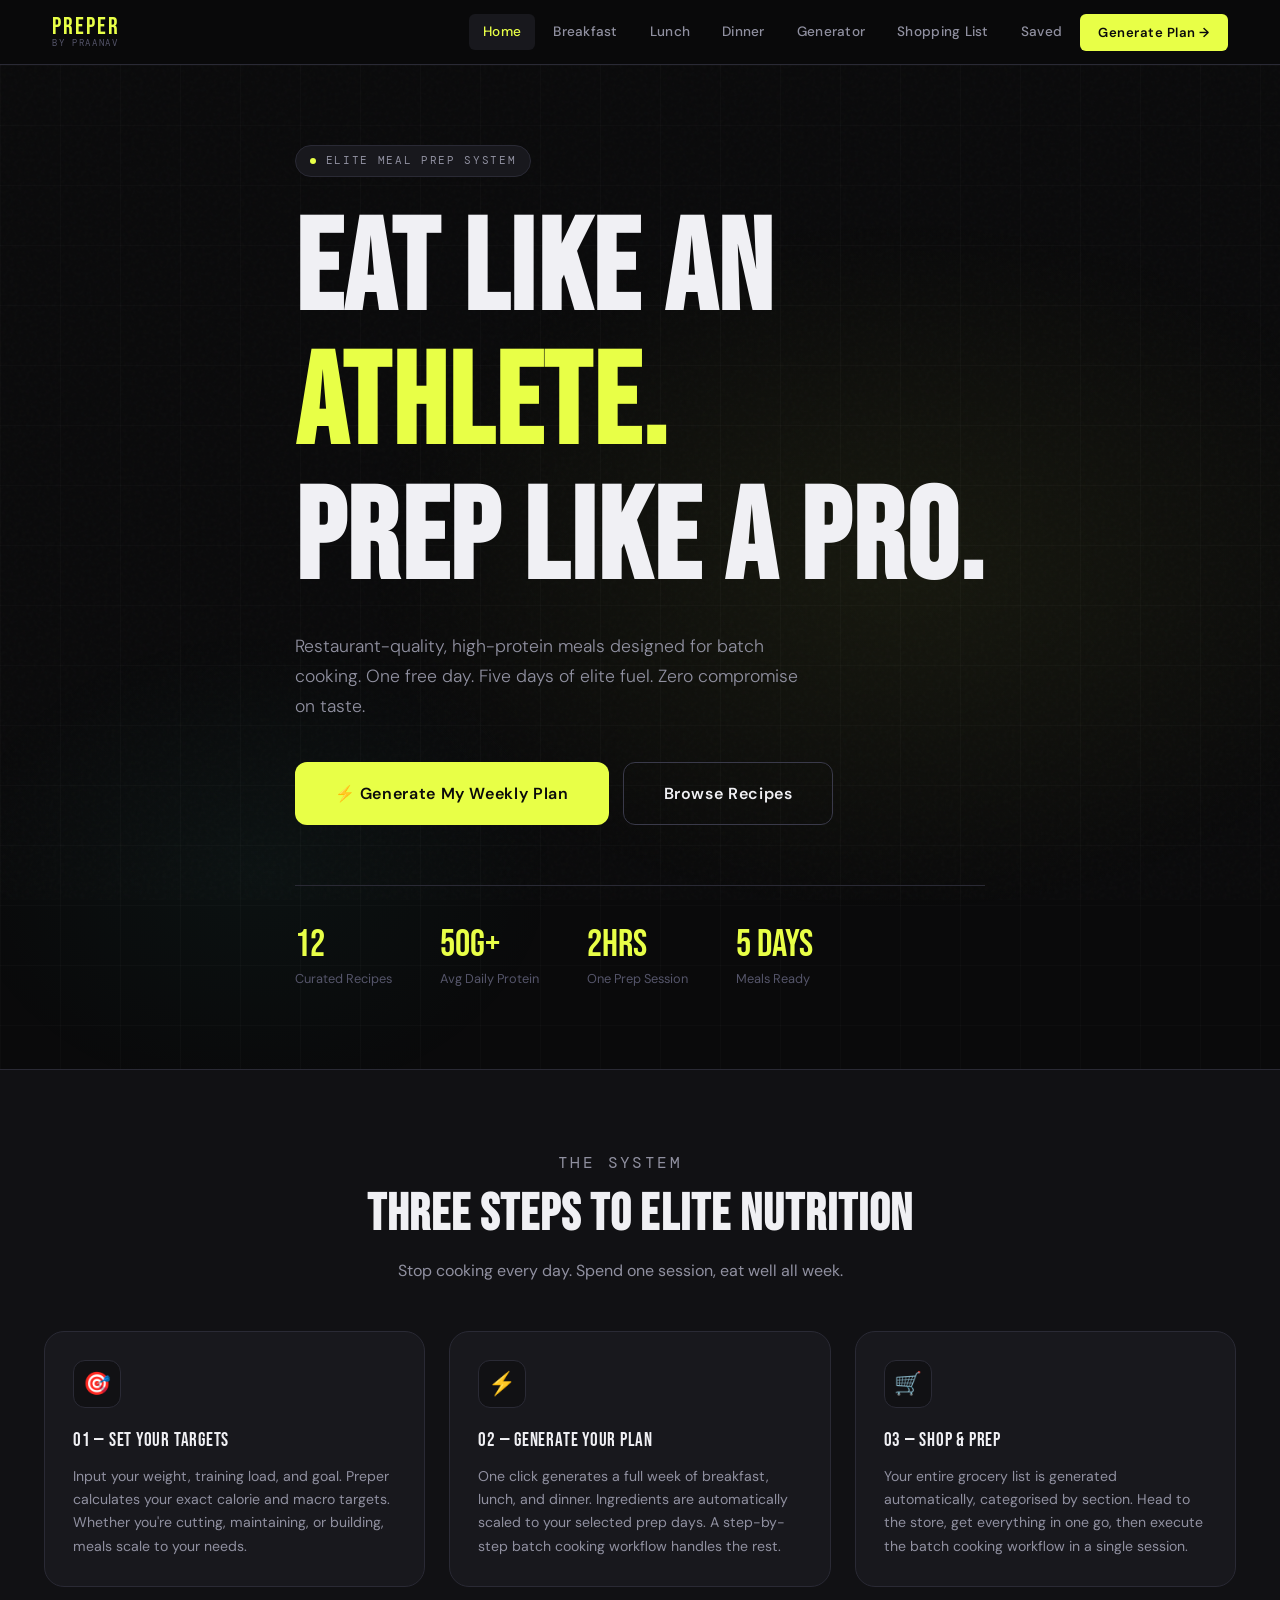
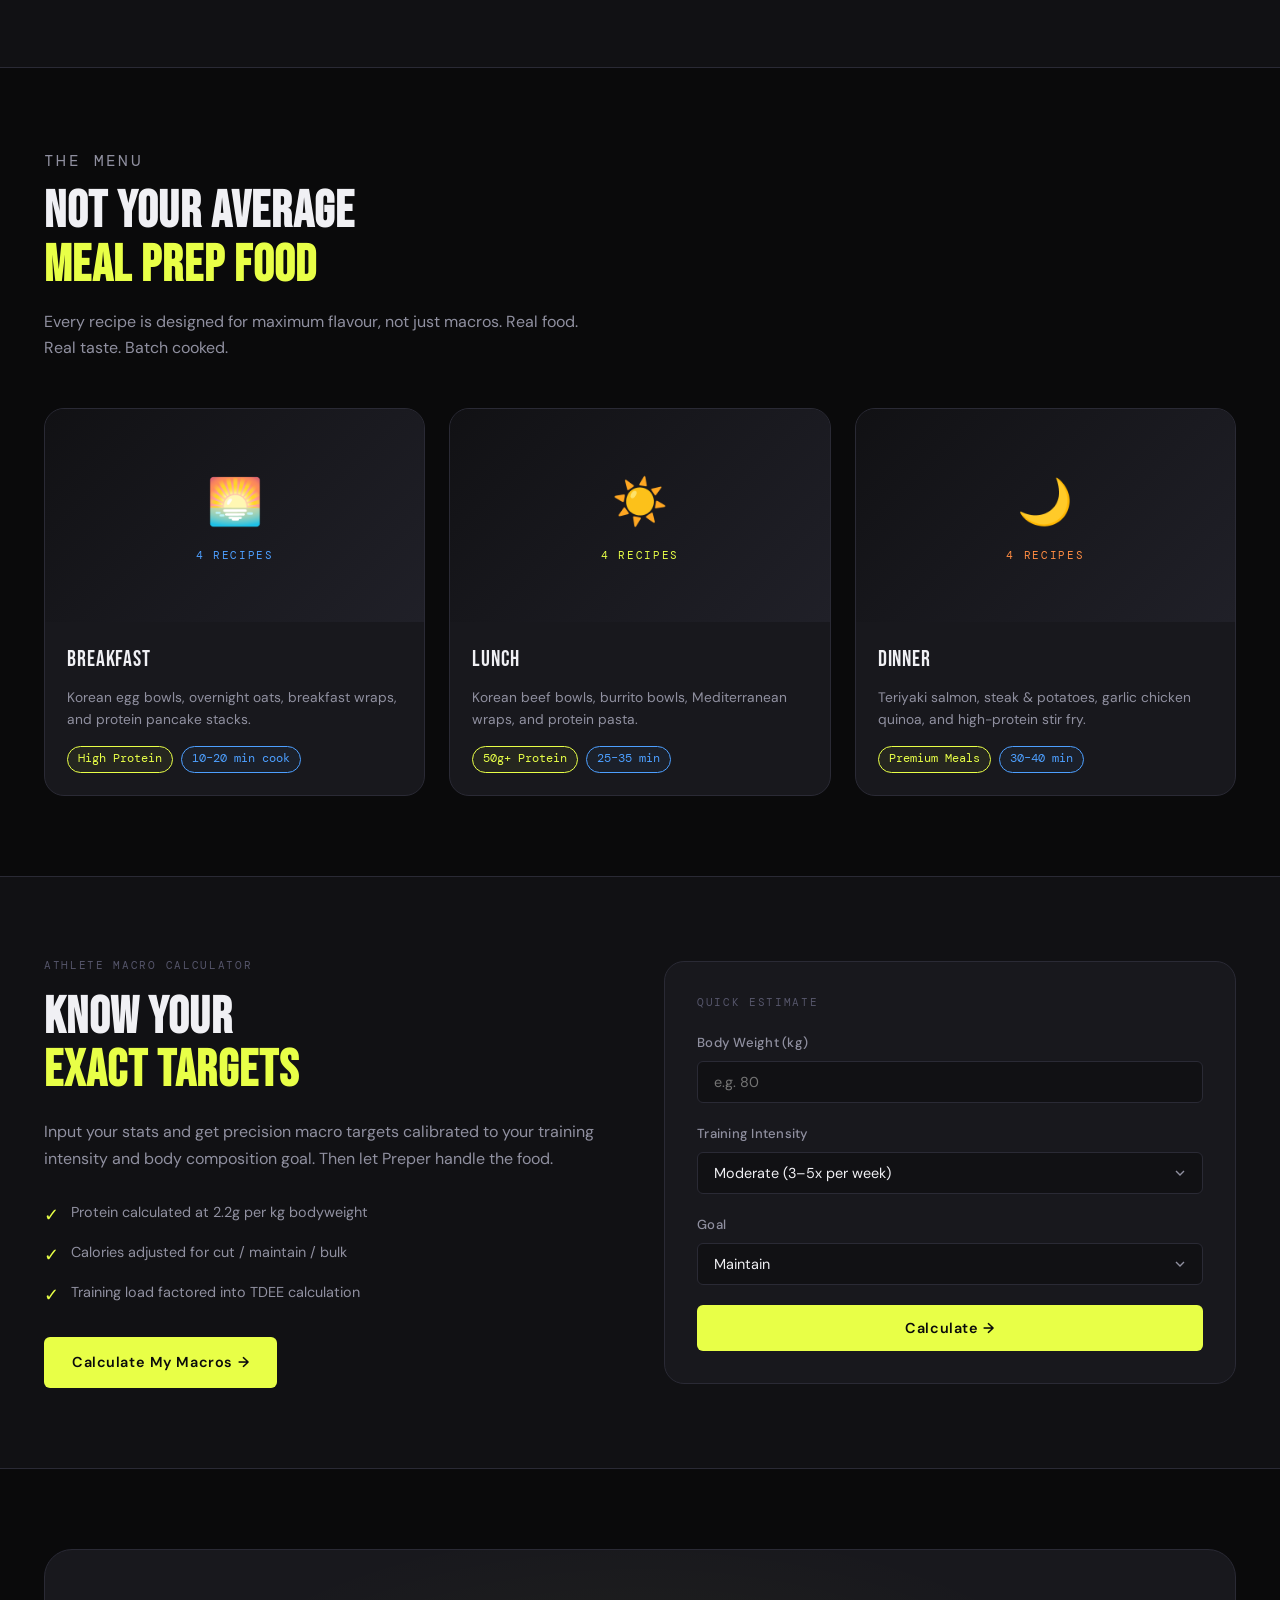
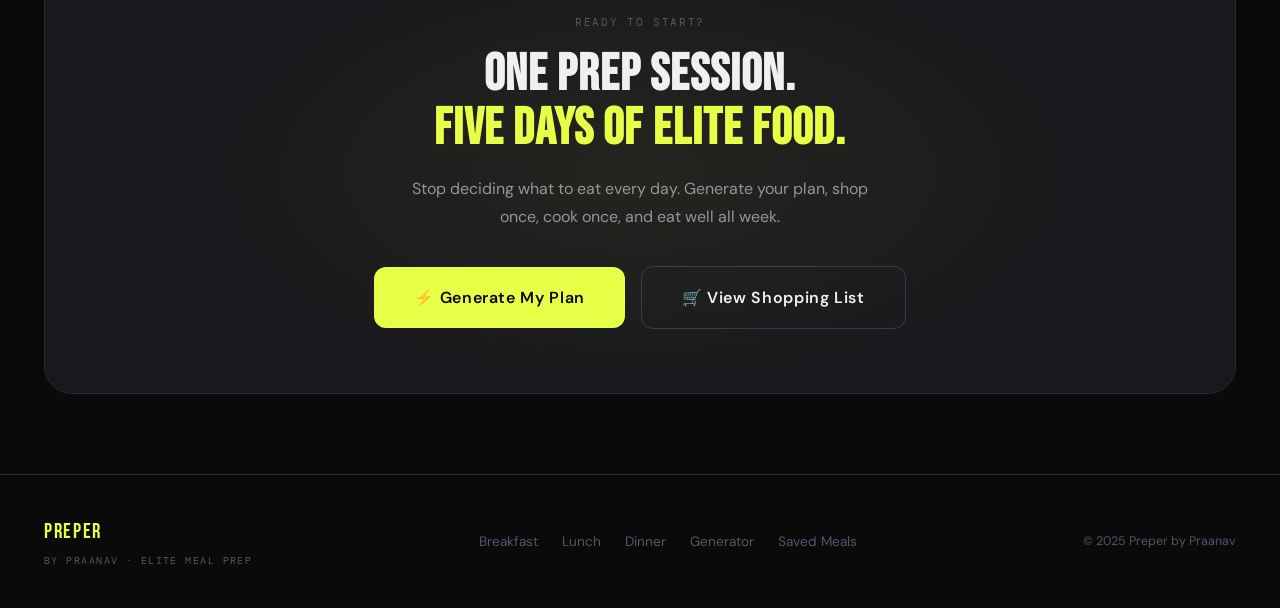
==== index.html @ 3d4ca59c "Add files via upload" ====
<!DOCTYPE html>
<html lang="en">
<head>
  <meta charset="UTF-8" />
  <meta name="viewport" content="width=device-width, initial-scale=1.0" />
  <title>Preper — Elite Meal Prep for Athletes</title>
  <link rel="stylesheet" href="style.css" />
</head>
<body>

<!-- ── Navigation ───────────────────────────────────────────── -->
<nav class="nav">
  <div class="nav-inner">
    <a href="index.html" class="nav-brand">
      <span class="brand-name">PREPER</span>
      <span class="brand-sub">by Praanav</span>
    </a>
    <div class="nav-links" id="navLinks">
      <a href="index.html" class="nav-link">Home</a>
      <a href="breakfast.html" class="nav-link">Breakfast</a>
      <a href="lunch.html" class="nav-link">Lunch</a>
      <a href="dinner.html" class="nav-link">Dinner</a>
      <a href="generator.html" class="nav-link">Generator</a>
      <a href="shopping-list.html" class="nav-link">Shopping List</a>
      <a href="saved.html" class="nav-link">Saved</a>
      <a href="generator.html" class="nav-cta">Generate Plan →</a>
    </div>
    <button class="nav-hamburger" id="hamburger" aria-label="Open menu">
      <span></span><span></span><span></span>
    </button>
  </div>
</nav>

<!-- ── Hero ─────────────────────────────────────────────────── -->
<section class="hero">
  <div class="hero-bg"></div>
  <div class="hero-grid-lines"></div>
  <div class="container hero-content">
    <div class="hero-eyebrow fade-in">
      <div class="hero-eyebrow-dot"></div>
      <span class="label" style="color:var(--text-secondary)">Elite Meal Prep System</span>
    </div>
    <h1 class="hero-title display-xl fade-in-1">
      EAT LIKE AN<br><span class="accent">ATHLETE.</span><br>PREP LIKE A PRO.
    </h1>
    <p class="hero-sub fade-in-2">
      Restaurant-quality, high-protein meals designed for batch cooking. One free day. 
      Five days of elite fuel. Zero compromise on taste.
    </p>
    <div class="hero-actions fade-in-3">
      <a href="generator.html" class="btn btn-primary btn-lg">
        ⚡ Generate My Weekly Plan
      </a>
      <a href="breakfast.html" class="btn btn-outline btn-lg">
        Browse Recipes
      </a>
    </div>
    <div class="hero-stats fade-in-4">
      <div>
        <div class="hero-stat-value">12</div>
        <div class="hero-stat-label">Curated Recipes</div>
      </div>
      <div>
        <div class="hero-stat-value">50g+</div>
        <div class="hero-stat-label">Avg Daily Protein</div>
      </div>
      <div>
        <div class="hero-stat-value">2hrs</div>
        <div class="hero-stat-label">One Prep Session</div>
      </div>
      <div>
        <div class="hero-stat-value">5 days</div>
        <div class="hero-stat-label">Meals Ready</div>
      </div>
    </div>
  </div>
</section>

<!-- ── How It Works ──────────────────────────────────────────── -->
<section class="section" style="background:var(--bg-surface);border-top:1px solid var(--border);border-bottom:1px solid var(--border)">
  <div class="container">
    <div class="section-header text-center" style="max-width:600px;margin:0 auto 48px">
      <p class="label">The System</p>
      <h2 class="display-md">THREE STEPS TO ELITE NUTRITION</h2>
      <p>Stop cooking every day. Spend one session, eat well all week.</p>
    </div>
    <div class="grid-3">
      <div class="feature-card fade-in-1">
        <div class="feature-icon">🎯</div>
        <div class="feature-title">01 — SET YOUR TARGETS</div>
        <p class="feature-desc">Input your weight, training load, and goal. Preper calculates your exact calorie and macro targets. Whether you're cutting, maintaining, or building, meals scale to your needs.</p>
      </div>
      <div class="feature-card fade-in-2">
        <div class="feature-icon">⚡</div>
        <div class="feature-title">02 — GENERATE YOUR PLAN</div>
        <p class="feature-desc">One click generates a full week of breakfast, lunch, and dinner. Ingredients are automatically scaled to your selected prep days. A step-by-step batch cooking workflow handles the rest.</p>
      </div>
      <div class="feature-card fade-in-3">
        <div class="feature-icon">🛒</div>
        <div class="feature-title">03 — SHOP & PREP</div>
        <p class="feature-desc">Your entire grocery list is generated automatically, categorised by section. Head to the store, get everything in one go, then execute the batch cooking workflow in a single session.</p>
      </div>
    </div>
  </div>
</section>

<!-- ── Meal Categories ───────────────────────────────────────── -->
<section class="section">
  <div class="container">
    <div class="section-header">
      <p class="label">The Menu</p>
      <h2 class="display-md">NOT YOUR AVERAGE<br><span class="text-accent">MEAL PREP FOOD</span></h2>
      <p>Every recipe is designed for maximum flavour, not just macros. Real food. Real taste. Batch cooked.</p>
    </div>

    <div class="grid-3">
      <!-- Breakfast Card -->
      <a href="breakfast.html" class="card" style="text-decoration:none;display:block">
        <div class="card-image" style="background:linear-gradient(135deg, #1a1a2e 0%, #16213e 50%, #0f3460 100%);aspect-ratio:16/9">
          <div class="card-image-placeholder" style="flex-direction:column;gap:8px">
            <span style="font-size:2.8rem">🌅</span>
            <span class="label" style="color:var(--blue)">4 Recipes</span>
          </div>
        </div>
        <div class="card-body">
          <div class="card-title">BREAKFAST</div>
          <p class="text-secondary mt-8" style="font-size:0.86rem">Korean egg bowls, overnight oats, breakfast wraps, and protein pancake stacks.</p>
          <div class="flex gap-8 mt-16" style="flex-wrap:wrap">
            <span class="card-tag accent">High Protein</span>
            <span class="card-tag time">10–20 min cook</span>
          </div>
        </div>
      </a>

      <!-- Lunch Card -->
      <a href="lunch.html" class="card" style="text-decoration:none;display:block">
        <div class="card-image" style="background:linear-gradient(135deg, #1a2000 0%, #2a3500 50%, #3a4a00 100%);aspect-ratio:16/9">
          <div class="card-image-placeholder" style="flex-direction:column;gap:8px">
            <span style="font-size:2.8rem">☀️</span>
            <span class="label" style="color:var(--accent)">4 Recipes</span>
          </div>
        </div>
        <div class="card-body">
          <div class="card-title">LUNCH</div>
          <p class="text-secondary mt-8" style="font-size:0.86rem">Korean beef bowls, burrito bowls, Mediterranean wraps, and protein pasta.</p>
          <div class="flex gap-8 mt-16" style="flex-wrap:wrap">
            <span class="card-tag accent">50g+ Protein</span>
            <span class="card-tag time">25–35 min</span>
          </div>
        </div>
      </a>

      <!-- Dinner Card -->
      <a href="dinner.html" class="card" style="text-decoration:none;display:block">
        <div class="card-image" style="background:linear-gradient(135deg, #1a0a00 0%, #2a1200 50%, #3a1800 100%);aspect-ratio:16/9">
          <div class="card-image-placeholder" style="flex-direction:column;gap:8px">
            <span style="font-size:2.8rem">🌙</span>
            <span class="label" style="color:var(--orange)">4 Recipes</span>
          </div>
        </div>
        <div class="card-body">
          <div class="card-title">DINNER</div>
          <p class="text-secondary mt-8" style="font-size:0.86rem">Teriyaki salmon, steak & potatoes, garlic chicken quinoa, and high-protein stir fry.</p>
          <div class="flex gap-8 mt-16" style="flex-wrap:wrap">
            <span class="card-tag accent">Premium Meals</span>
            <span class="card-tag time">30–40 min</span>
          </div>
        </div>
      </a>
    </div>
  </div>
</section>

<!-- ── Macro Calculator Preview ──────────────────────────────── -->
<section class="section" style="background:var(--bg-surface);border-top:1px solid var(--border);border-bottom:1px solid var(--border)">
  <div class="container">
    <div style="display:grid;grid-template-columns:1fr 1fr;gap:48px;align-items:center">
      <div>
        <p class="label" style="margin-bottom:16px">Athlete Macro Calculator</p>
        <h2 class="display-md" style="margin-bottom:20px">KNOW YOUR<br><span class="text-accent">EXACT TARGETS</span></h2>
        <p class="text-secondary" style="margin-bottom:28px;line-height:1.7">Input your stats and get precision macro targets calibrated to your training intensity and body composition goal. Then let Preper handle the food.</p>
        <div style="display:flex;flex-direction:column;gap:12px;margin-bottom:28px">
          <div class="flex gap-12 align-items-center">
            <span style="color:var(--accent);font-size:1.1rem">✓</span>
            <span class="text-secondary" style="font-size:0.9rem">Protein calculated at 2.2g per kg bodyweight</span>
          </div>
          <div class="flex gap-12">
            <span style="color:var(--accent);font-size:1.1rem">✓</span>
            <span class="text-secondary" style="font-size:0.9rem">Calories adjusted for cut / maintain / bulk</span>
          </div>
          <div class="flex gap-12">
            <span style="color:var(--accent);font-size:1.1rem">✓</span>
            <span class="text-secondary" style="font-size:0.9rem">Training load factored into TDEE calculation</span>
          </div>
        </div>
        <a href="generator.html#macros" class="btn btn-primary">Calculate My Macros →</a>
      </div>
      <div class="macro-calc">
        <p class="label" style="margin-bottom:20px">Quick Estimate</p>
        <form id="macroCalcForm">
          <div class="form-group">
            <label class="form-label" for="bodyWeight">Body Weight (kg)</label>
            <input type="number" id="bodyWeight" class="form-input" placeholder="e.g. 80" min="40" max="200" required />
          </div>
          <div class="form-group">
            <label class="form-label" for="trainingIntensity">Training Intensity</label>
            <select id="trainingIntensity" class="form-select">
              <option value="light">Light (1–3x per week)</option>
              <option value="moderate" selected>Moderate (3–5x per week)</option>
              <option value="heavy">Heavy (5–7x per week)</option>
            </select>
          </div>
          <div class="form-group">
            <label class="form-label" for="fitnessGoal">Goal</label>
            <select id="fitnessGoal" class="form-select">
              <option value="cut">Cut (fat loss)</option>
              <option value="maintain" selected>Maintain</option>
              <option value="bulk">Bulk (muscle gain)</option>
            </select>
          </div>
          <button type="submit" class="btn btn-primary" style="width:100%;justify-content:center">Calculate →</button>
        </form>
        <div id="macroResults" class="results-box hidden" style="margin-top:20px">
          <p class="label" style="margin-bottom:12px">Your Daily Targets</p>
          <div class="results-grid">
            <div class="result-item"><div class="result-value" id="r-calories">—</div><div class="result-label">Calories</div></div>
            <div class="result-item"><div class="result-value" id="r-protein">—</div><div class="result-label">Protein</div></div>
            <div class="result-item"><div class="result-value" id="r-carbs">—</div><div class="result-label">Carbs</div></div>
            <div class="result-item"><div class="result-value" id="r-fat">—</div><div class="result-label">Fat</div></div>
          </div>
          <div style="margin-top:16px">
            <div style="display:flex;justify-content:space-between;font-size:0.78rem;color:var(--text-muted);margin-bottom:6px">
              <span>Protein</span><span id="prog-protein-label"></span>
            </div>
            <div class="progress-bar"><div class="progress-fill" id="prog-protein" style="background:var(--red);width:0"></div></div>
            <div style="display:flex;justify-content:space-between;font-size:0.78rem;color:var(--text-muted);margin:8px 0 6px">
              <span>Carbs</span>
            </div>
            <div class="progress-bar"><div class="progress-fill" id="prog-carbs" style="background:var(--blue);width:0"></div></div>
            <div style="display:flex;justify-content:space-between;font-size:0.78rem;color:var(--text-muted);margin:8px 0 6px">
              <span>Fat</span>
            </div>
            <div class="progress-bar"><div class="progress-fill" id="prog-fat" style="background:var(--orange);width:0"></div></div>
          </div>
        </div>
      </div>
    </div>
  </div>
</section>

<!-- ── CTA Banner ────────────────────────────────────────────── -->
<section class="section">
  <div class="container">
    <div style="background:var(--bg-card);border:1px solid var(--border);border-radius:var(--radius-xl);padding:64px 48px;text-align:center;position:relative;overflow:hidden">
      <div style="position:absolute;inset:0;background:radial-gradient(ellipse 60% 80% at 50% 50%, rgba(232,255,71,0.06) 0%, transparent 70%);pointer-events:none"></div>
      <p class="label" style="margin-bottom:16px">Ready to Start?</p>
      <h2 class="display-md" style="margin-bottom:20px">ONE PREP SESSION.<br><span class="text-accent">FIVE DAYS OF ELITE FOOD.</span></h2>
      <p class="text-secondary" style="max-width:480px;margin:0 auto 36px;line-height:1.7">Stop deciding what to eat every day. Generate your plan, shop once, cook once, and eat well all week.</p>
      <div class="flex-center gap-16" style="flex-wrap:wrap">
        <a href="generator.html" class="btn btn-primary btn-lg">⚡ Generate My Plan</a>
        <a href="shopping-list.html" class="btn btn-outline btn-lg">🛒 View Shopping List</a>
      </div>
    </div>
  </div>
</section>

<!-- ── Footer ────────────────────────────────────────────────── -->
<footer style="border-top:1px solid var(--border);padding:40px 0">
  <div class="container flex-between" style="flex-wrap:wrap;gap:16px">
    <div>
      <div style="font-family:var(--font-display);font-size:1.3rem;letter-spacing:0.08em;color:var(--accent)">PREPER</div>
      <div style="font-family:var(--font-mono);font-size:0.6rem;letter-spacing:0.15em;color:var(--text-muted);margin-top:4px">BY PRAANAV · ELITE MEAL PREP</div>
    </div>
    <div class="flex gap-24" style="flex-wrap:wrap">
      <a href="breakfast.html" class="text-muted" style="font-size:0.85rem;transition:color 0.2s" onmouseover="this.style.color='var(--text-primary)'" onmouseout="this.style.color='var(--text-muted)'">Breakfast</a>
      <a href="lunch.html" class="text-muted" style="font-size:0.85rem;transition:color 0.2s" onmouseover="this.style.color='var(--text-primary)'" onmouseout="this.style.color='var(--text-muted)'">Lunch</a>
      <a href="dinner.html" class="text-muted" style="font-size:0.85rem;transition:color 0.2s" onmouseover="this.style.color='var(--text-primary)'" onmouseout="this.style.color='var(--text-muted)'">Dinner</a>
      <a href="generator.html" class="text-muted" style="font-size:0.85rem;transition:color 0.2s" onmouseover="this.style.color='var(--text-primary)'" onmouseout="this.style.color='var(--text-muted)'">Generator</a>
      <a href="saved.html" class="text-muted" style="font-size:0.85rem;transition:color 0.2s" onmouseover="this.style.color='var(--text-primary)'" onmouseout="this.style.color='var(--text-muted)'">Saved Meals</a>
    </div>
    <div class="text-muted" style="font-size:0.78rem">© 2025 Preper by Praanav</div>
  </div>
</footer>

<!-- ── Recipe Modal ──────────────────────────────────────────── -->
<div class="modal-overlay" id="recipeModal" role="dialog" aria-modal="true">
  <div class="modal">
    <div class="modal-header">
      <div>
        <div class="modal-emoji">🍽️</div>
        <div class="flex gap-8 mb-8" style="flex-wrap:wrap" id="modal-tags-container">
          <div class="modal-tags flex gap-8" style="flex-wrap:wrap"></div>
        </div>
        <h2 class="display-sm modal-title">Recipe</h2>
        <p class="text-secondary mt-8 modal-description" style="font-size:0.9rem"></p>
        <p class="label mt-8 modal-serving-info" style="color:var(--accent)"></p>
      </div>
      <button class="modal-close" onclick="closeRecipeModal()" aria-label="Close">✕</button>
    </div>
    <div class="modal-body">
      <div class="modal-macros"></div>
      <div class="divider"></div>
      <h3 class="display-sm" style="font-size:1rem;margin-bottom:16px;letter-spacing:0.06em;color:var(--text-secondary)">INGREDIENTS</h3>
      <div class="ingredients-grid modal-ingredients"></div>
      <div class="divider"></div>
      <h3 class="display-sm" style="font-size:1rem;margin-bottom:16px;letter-spacing:0.06em;color:var(--text-secondary)">METHOD</h3>
      <div class="steps-list modal-steps"></div>
      <div class="divider"></div>
      <h3 class="display-sm" style="font-size:1rem;margin-bottom:16px;letter-spacing:0.06em;color:var(--text-secondary)">STORAGE & REHEAT</h3>
      <div class="steps-list modal-storage"></div>
    </div>
  </div>
</div>

<!-- ── Toast ─────────────────────────────────────────────────── -->
<div class="toast" id="toast">
  <span class="toast-icon">⭐</span>
  <span class="toast-message">Saved!</span>
</div>

<script src="app.js"></script>
</body>
</html>
---- style.css ----
/* ============================================================
   PREPER — By Praanav
   Design System: Athletic Dark — Refined Performance Aesthetic
   ============================================================ */

@import url('https://fonts.googleapis.com/css2?family=Bebas+Neue&family=DM+Sans:ital,opsz,wght@0,9..40,300;0,9..40,400;0,9..40,500;0,9..40,600;1,9..40,300&family=DM+Mono:wght@400;500&display=swap');

/* ── CSS Variables ─────────────────────────────────────────── */
:root {
  --bg-base:       #0a0a0b;
  --bg-surface:    #111114;
  --bg-card:       #18181d;
  --bg-hover:      #202028;
  --border:        #2a2a35;
  --border-bright: #3a3a4a;

  --accent:        #e8ff47;
  --accent-dim:    #b8cc30;
  --accent-glow:   rgba(232, 255, 71, 0.12);
  --accent-glow-s: rgba(232, 255, 71, 0.06);

  --red:           #ff4d4d;
  --blue:          #4d9fff;
  --orange:        #ff8c42;
  --teal:          #3de0c8;

  --text-primary:  #f0f0f4;
  --text-secondary:#9090a0;
  --text-muted:    #55556a;

  --font-display:  'Bebas Neue', sans-serif;
  --font-body:     'DM Sans', sans-serif;
  --font-mono:     'DM Mono', monospace;

  --radius-sm:     6px;
  --radius-md:     12px;
  --radius-lg:     20px;
  --radius-xl:     28px;

  --transition:    0.22s cubic-bezier(0.4, 0, 0.2, 1);
  --transition-slow: 0.4s cubic-bezier(0.4, 0, 0.2, 1);

  --shadow-card:   0 4px 24px rgba(0,0,0,0.4);
  --shadow-glow:   0 0 40px rgba(232,255,71,0.15);
}

/* ── Reset & Base ──────────────────────────────────────────── */
*, *::before, *::after { box-sizing: border-box; margin: 0; padding: 0; }

html { scroll-behavior: smooth; }

body {
  font-family: var(--font-body);
  background: var(--bg-base);
  color: var(--text-primary);
  line-height: 1.6;
  min-height: 100vh;
  overflow-x: hidden;
}

/* Noise texture overlay */
body::before {
  content: '';
  position: fixed;
  inset: 0;
  background-image: url("data:image/svg+xml,%3Csvg viewBox='0 0 256 256' xmlns='http://www.w3.org/2000/svg'%3E%3Cfilter id='noise'%3E%3CfeTurbulence type='fractalNoise' baseFrequency='0.9' numOctaves='4' stitchTiles='stitch'/%3E%3C/filter%3E%3Crect width='100%25' height='100%25' filter='url(%23noise)' opacity='0.04'/%3E%3C/svg%3E");
  pointer-events: none;
  z-index: 0;
  opacity: 0.6;
}

a { color: inherit; text-decoration: none; }
img { display: block; max-width: 100%; }
button { cursor: pointer; border: none; background: none; font-family: var(--font-body); }
ul, ol { list-style: none; }

/* ── Typography ────────────────────────────────────────────── */
h1, h2, h3, h4 { font-family: var(--font-display); letter-spacing: 0.02em; line-height: 1.05; }

.display-xl { font-size: clamp(4rem, 10vw, 9rem); }
.display-lg { font-size: clamp(2.8rem, 6vw, 5.5rem); }
.display-md { font-size: clamp(2rem, 4vw, 3.5rem); }
.display-sm { font-size: clamp(1.4rem, 2.5vw, 2rem); }

.label {
  font-family: var(--font-mono);
  font-size: 0.7rem;
  letter-spacing: 0.15em;
  text-transform: uppercase;
  color: var(--text-muted);
}

/* ── Layout Utilities ──────────────────────────────────────── */
.container { max-width: 1240px; margin: 0 auto; padding: 0 24px; }
.section { padding: 80px 0; }
.grid-2 { display: grid; grid-template-columns: repeat(2, 1fr); gap: 24px; }
.grid-3 { display: grid; grid-template-columns: repeat(3, 1fr); gap: 24px; }
.grid-4 { display: grid; grid-template-columns: repeat(4, 1fr); gap: 20px; }
.flex { display: flex; }
.flex-center { display: flex; align-items: center; justify-content: center; }
.flex-between { display: flex; align-items: center; justify-content: space-between; }
.gap-8 { gap: 8px; }
.gap-12 { gap: 12px; }
.gap-16 { gap: 16px; }
.gap-24 { gap: 24px; }

/* ── Navigation ────────────────────────────────────────────── */
.nav {
  position: sticky;
  top: 0;
  z-index: 100;
  background: rgba(10, 10, 11, 0.85);
  backdrop-filter: blur(20px);
  -webkit-backdrop-filter: blur(20px);
  border-bottom: 1px solid var(--border);
}

.nav-inner {
  display: flex;
  align-items: center;
  justify-content: space-between;
  height: 64px;
  padding: 0 32px;
  max-width: 1240px;
  margin: 0 auto;
}

.nav-brand {
  display: flex;
  flex-direction: column;
  line-height: 1;
}

.nav-brand .brand-name {
  font-family: var(--font-display);
  font-size: 1.5rem;
  letter-spacing: 0.08em;
  color: var(--accent);
}

.nav-brand .brand-sub {
  font-family: var(--font-mono);
  font-size: 0.58rem;
  letter-spacing: 0.18em;
  color: var(--text-muted);
  text-transform: uppercase;
}

.nav-links {
  display: flex;
  align-items: center;
  gap: 4px;
}

.nav-link {
  font-size: 0.85rem;
  font-weight: 500;
  color: var(--text-secondary);
  padding: 7px 14px;
  border-radius: var(--radius-sm);
  transition: color var(--transition), background var(--transition);
  letter-spacing: 0.02em;
}

.nav-link:hover, .nav-link.active {
  color: var(--text-primary);
  background: var(--bg-card);
}

.nav-link.active {
  color: var(--accent);
}

.nav-cta {
  background: var(--accent);
  color: var(--bg-base);
  font-size: 0.82rem;
  font-weight: 600;
  padding: 8px 18px;
  border-radius: var(--radius-sm);
  letter-spacing: 0.04em;
  transition: background var(--transition), transform var(--transition);
}

.nav-cta:hover {
  background: var(--accent-dim);
  transform: translateY(-1px);
}

.nav-hamburger {
  display: none;
  flex-direction: column;
  gap: 5px;
  padding: 4px;
}

.nav-hamburger span {
  display: block;
  width: 22px;
  height: 2px;
  background: var(--text-primary);
  border-radius: 2px;
  transition: var(--transition);
}

/* ── Buttons ───────────────────────────────────────────────── */
.btn {
  display: inline-flex;
  align-items: center;
  gap: 8px;
  padding: 14px 28px;
  border-radius: var(--radius-sm);
  font-size: 0.9rem;
  font-weight: 600;
  letter-spacing: 0.04em;
  transition: all var(--transition);
  position: relative;
  overflow: hidden;
}

.btn::after {
  content: '';
  position: absolute;
  inset: 0;
  background: rgba(255,255,255,0.06);
  opacity: 0;
  transition: opacity var(--transition);
}

.btn:hover::after { opacity: 1; }

.btn-primary {
  background: var(--accent);
  color: var(--bg-base);
}

.btn-primary:hover {
  background: var(--accent-dim);
  transform: translateY(-2px);
  box-shadow: 0 8px 24px rgba(232,255,71,0.3);
}

.btn-outline {
  border: 1px solid var(--border-bright);
  color: var(--text-primary);
}

.btn-outline:hover {
  border-color: var(--accent);
  color: var(--accent);
  background: var(--accent-glow-s);
}

.btn-ghost {
  color: var(--text-secondary);
}

.btn-ghost:hover {
  color: var(--text-primary);
  background: var(--bg-card);
}

.btn-lg {
  padding: 18px 40px;
  font-size: 1rem;
  border-radius: var(--radius-md);
}

.btn-sm {
  padding: 8px 16px;
  font-size: 0.8rem;
}

.btn-icon {
  width: 40px;
  height: 40px;
  padding: 0;
  border-radius: 50%;
  flex-shrink: 0;
}

/* ── Cards ─────────────────────────────────────────────────── */
.card {
  background: var(--bg-card);
  border: 1px solid var(--border);
  border-radius: var(--radius-lg);
  overflow: hidden;
  transition: border-color var(--transition), transform var(--transition), box-shadow var(--transition);
}

.card:hover {
  border-color: var(--border-bright);
  transform: translateY(-4px);
  box-shadow: var(--shadow-card);
}

.card-image {
  width: 100%;
  aspect-ratio: 16/10;
  background: var(--bg-surface);
  position: relative;
  overflow: hidden;
}

.card-image-placeholder {
  width: 100%;
  height: 100%;
  display: flex;
  align-items: center;
  justify-content: center;
  font-size: 3.5rem;
  background: linear-gradient(135deg, var(--bg-surface) 0%, var(--bg-hover) 100%);
}

.card-body { padding: 20px 22px 22px; }
.card-title {
  font-family: var(--font-display);
  font-size: 1.4rem;
  letter-spacing: 0.04em;
  margin-bottom: 6px;
}

.card-meta {
  display: flex;
  gap: 16px;
  margin-bottom: 12px;
}

.card-tag {
  display: inline-flex;
  align-items: center;
  gap: 5px;
  background: var(--bg-surface);
  border: 1px solid var(--border);
  padding: 3px 10px;
  border-radius: 100px;
  font-size: 0.72rem;
  color: var(--text-secondary);
  font-family: var(--font-mono);
}

.card-tag.accent { border-color: var(--accent); color: var(--accent); background: var(--accent-glow-s); }
.card-tag.protein { border-color: var(--red); color: var(--red); background: rgba(255,77,77,0.06); }
.card-tag.time { border-color: var(--blue); color: var(--blue); background: rgba(77,159,255,0.06); }
.card-tag.cal { border-color: var(--orange); color: var(--orange); background: rgba(255,140,66,0.06); }

/* ── Macro Badges ──────────────────────────────────────────── */
.macro-grid {
  display: grid;
  grid-template-columns: repeat(4, 1fr);
  gap: 8px;
  margin-top: 14px;
}

.macro-item {
  background: var(--bg-surface);
  border: 1px solid var(--border);
  border-radius: var(--radius-sm);
  padding: 10px 8px;
  text-align: center;
}

.macro-value {
  font-family: var(--font-display);
  font-size: 1.3rem;
  color: var(--text-primary);
}

.macro-label {
  font-family: var(--font-mono);
  font-size: 0.6rem;
  letter-spacing: 0.1em;
  color: var(--text-muted);
  margin-top: 2px;
  text-transform: uppercase;
}

.macro-item.protein .macro-value { color: var(--red); }
.macro-item.carbs .macro-value { color: var(--blue); }
.macro-item.fat .macro-value { color: var(--orange); }
.macro-item.cal .macro-value { color: var(--accent); }

/* ── Hero Section ──────────────────────────────────────────── */
.hero {
  min-height: calc(100vh - 64px);
  display: flex;
  align-items: center;
  position: relative;
  overflow: hidden;
  padding: 80px 0;
}

.hero-bg {
  position: absolute;
  inset: 0;
  background:
    radial-gradient(ellipse 60% 50% at 70% 50%, rgba(232,255,71,0.06) 0%, transparent 70%),
    radial-gradient(ellipse 40% 40% at 20% 80%, rgba(61,224,200,0.04) 0%, transparent 60%);
  pointer-events: none;
}

.hero-grid-lines {
  position: absolute;
  inset: 0;
  background-image:
    linear-gradient(rgba(255,255,255,0.02) 1px, transparent 1px),
    linear-gradient(90deg, rgba(255,255,255,0.02) 1px, transparent 1px);
  background-size: 60px 60px;
  pointer-events: none;
}

.hero-content { position: relative; z-index: 1; }

.hero-eyebrow {
  display: inline-flex;
  align-items: center;
  gap: 10px;
  background: var(--bg-card);
  border: 1px solid var(--border);
  padding: 6px 14px;
  border-radius: 100px;
  margin-bottom: 28px;
}

.hero-eyebrow-dot {
  width: 6px;
  height: 6px;
  border-radius: 50%;
  background: var(--accent);
  animation: pulse 2s ease infinite;
}

@keyframes pulse {
  0%, 100% { opacity: 1; }
  50% { opacity: 0.4; }
}

.hero-title { margin-bottom: 24px; }
.hero-title .accent { color: var(--accent); }

.hero-sub {
  font-size: 1.1rem;
  color: var(--text-secondary);
  max-width: 520px;
  margin-bottom: 40px;
  line-height: 1.7;
  font-weight: 300;
}

.hero-actions { display: flex; gap: 14px; flex-wrap: wrap; }

.hero-stats {
  display: flex;
  gap: 48px;
  margin-top: 60px;
  padding-top: 40px;
  border-top: 1px solid var(--border);
}

.hero-stat-value {
  font-family: var(--font-display);
  font-size: 2.4rem;
  color: var(--accent);
  line-height: 1;
}

.hero-stat-label {
  font-size: 0.8rem;
  color: var(--text-muted);
  margin-top: 4px;
}

/* ── Section Headers ───────────────────────────────────────── */
.section-header {
  margin-bottom: 48px;
}

.section-header .label { margin-bottom: 12px; }
.section-header h2 { margin-bottom: 16px; }
.section-header p { color: var(--text-secondary); max-width: 560px; font-size: 1rem; }

/* ── Feature Grid (Homepage) ───────────────────────────────── */
.feature-card {
  background: var(--bg-card);
  border: 1px solid var(--border);
  border-radius: var(--radius-lg);
  padding: 28px;
  transition: all var(--transition);
  position: relative;
  overflow: hidden;
}

.feature-card::before {
  content: '';
  position: absolute;
  top: 0; left: 0; right: 0;
  height: 2px;
  background: linear-gradient(90deg, transparent, var(--accent), transparent);
  opacity: 0;
  transition: opacity var(--transition);
}

.feature-card:hover::before { opacity: 1; }
.feature-card:hover {
  border-color: var(--border-bright);
  transform: translateY(-4px);
}

.feature-icon {
  width: 48px;
  height: 48px;
  background: var(--bg-surface);
  border: 1px solid var(--border);
  border-radius: var(--radius-md);
  display: flex;
  align-items: center;
  justify-content: center;
  font-size: 1.4rem;
  margin-bottom: 18px;
}

.feature-title {
  font-family: var(--font-display);
  font-size: 1.2rem;
  letter-spacing: 0.04em;
  margin-bottom: 8px;
}

.feature-desc {
  font-size: 0.88rem;
  color: var(--text-secondary);
  line-height: 1.65;
}

/* ── Page Header ───────────────────────────────────────────── */
.page-header {
  padding: 60px 0 48px;
  border-bottom: 1px solid var(--border);
  position: relative;
  overflow: hidden;
}

.page-header::before {
  content: '';
  position: absolute;
  inset: 0;
  background: radial-gradient(ellipse 50% 100% at 80% 50%, rgba(232,255,71,0.05) 0%, transparent 70%);
  pointer-events: none;
}

.page-header .label { margin-bottom: 16px; }
.page-header h1 { margin-bottom: 12px; }
.page-header p { color: var(--text-secondary); max-width: 500px; }

/* ── Recipe Detail Modal ───────────────────────────────────── */
.modal-overlay {
  position: fixed;
  inset: 0;
  background: rgba(0,0,0,0.85);
  z-index: 200;
  display: flex;
  align-items: center;
  justify-content: center;
  padding: 20px;
  backdrop-filter: blur(8px);
  opacity: 0;
  pointer-events: none;
  transition: opacity var(--transition-slow);
}

.modal-overlay.open {
  opacity: 1;
  pointer-events: all;
}

.modal {
  background: var(--bg-card);
  border: 1px solid var(--border-bright);
  border-radius: var(--radius-xl);
  width: 100%;
  max-width: 820px;
  max-height: 90vh;
  overflow-y: auto;
  transform: translateY(20px) scale(0.97);
  transition: transform var(--transition-slow);
  scrollbar-width: thin;
  scrollbar-color: var(--border) transparent;
}

.modal-overlay.open .modal {
  transform: translateY(0) scale(1);
}

.modal-header {
  padding: 28px 32px 20px;
  border-bottom: 1px solid var(--border);
  display: flex;
  align-items: flex-start;
  justify-content: space-between;
  gap: 16px;
}

.modal-close {
  width: 36px;
  height: 36px;
  border-radius: 50%;
  background: var(--bg-surface);
  border: 1px solid var(--border);
  color: var(--text-secondary);
  font-size: 1.2rem;
  display: flex;
  align-items: center;
  justify-content: center;
  flex-shrink: 0;
  transition: all var(--transition);
}

.modal-close:hover { border-color: var(--red); color: var(--red); }

.modal-body { padding: 28px 32px 32px; }

.modal-emoji {
  font-size: 4rem;
  margin-bottom: 16px;
}

/* ── Recipe Steps ──────────────────────────────────────────── */
.steps-list { display: flex; flex-direction: column; gap: 12px; }

.step-item {
  display: flex;
  gap: 16px;
  padding: 14px 18px;
  background: var(--bg-surface);
  border: 1px solid var(--border);
  border-radius: var(--radius-md);
}

.step-num {
  font-family: var(--font-display);
  font-size: 1.2rem;
  color: var(--accent);
  min-width: 28px;
  line-height: 1.3;
}

.step-text {
  font-size: 0.9rem;
  line-height: 1.65;
  color: var(--text-secondary);
}

/* ── Ingredients List ──────────────────────────────────────── */
.ingredients-grid {
  display: grid;
  grid-template-columns: 1fr 1fr;
  gap: 8px;
  margin-top: 12px;
}

.ingredient-item {
  display: flex;
  align-items: center;
  gap: 10px;
  padding: 10px 14px;
  background: var(--bg-surface);
  border: 1px solid var(--border);
  border-radius: var(--radius-sm);
  font-size: 0.85rem;
}

.ingredient-amount {
  font-family: var(--font-mono);
  font-size: 0.78rem;
  color: var(--accent);
  min-width: 56px;
}

/* ── Days Selector ─────────────────────────────────────────── */
.days-selector {
  display: flex;
  gap: 8px;
  flex-wrap: wrap;
}

.day-btn {
  padding: 8px 20px;
  border: 1px solid var(--border);
  border-radius: 100px;
  font-size: 0.82rem;
  font-weight: 500;
  color: var(--text-secondary);
  background: var(--bg-card);
  transition: all var(--transition);
  font-family: var(--font-body);
}

.day-btn:hover {
  border-color: var(--accent);
  color: var(--accent);
}

.day-btn.active {
  background: var(--accent);
  border-color: var(--accent);
  color: var(--bg-base);
}

/* ── Macro Calculator ──────────────────────────────────────── */
.macro-calc {
  background: var(--bg-card);
  border: 1px solid var(--border);
  border-radius: var(--radius-lg);
  padding: 32px;
}

.form-group {
  margin-bottom: 20px;
}

.form-label {
  display: block;
  font-size: 0.82rem;
  font-weight: 500;
  color: var(--text-secondary);
  margin-bottom: 8px;
  letter-spacing: 0.02em;
}

.form-input, .form-select {
  width: 100%;
  background: var(--bg-surface);
  border: 1px solid var(--border);
  border-radius: var(--radius-sm);
  padding: 11px 16px;
  color: var(--text-primary);
  font-family: var(--font-body);
  font-size: 0.9rem;
  transition: border-color var(--transition);
  appearance: none;
}

.form-input:focus, .form-select:focus {
  outline: none;
  border-color: var(--accent);
  box-shadow: 0 0 0 3px var(--accent-glow-s);
}

.form-select {
  background-image: url("data:image/svg+xml,%3Csvg xmlns='http://www.w3.org/2000/svg' width='16' height='16' viewBox='0 0 24 24' fill='none' stroke='%239090a0' stroke-width='2'%3E%3Cpath d='M6 9l6 6 6-6'/%3E%3C/svg%3E");
  background-repeat: no-repeat;
  background-position: right 14px center;
  padding-right: 40px;
}

.results-box {
  background: var(--bg-surface);
  border: 1px solid var(--accent);
  border-radius: var(--radius-md);
  padding: 24px;
  margin-top: 20px;
}

.results-box.hidden { display: none; }

.results-grid {
  display: grid;
  grid-template-columns: repeat(4, 1fr);
  gap: 12px;
  margin-top: 16px;
}

.result-item {
  text-align: center;
  padding: 14px 10px;
  background: var(--bg-card);
  border-radius: var(--radius-sm);
  border: 1px solid var(--border);
}

.result-value {
  font-family: var(--font-display);
  font-size: 1.8rem;
  color: var(--accent);
  line-height: 1;
}

.result-label {
  font-family: var(--font-mono);
  font-size: 0.65rem;
  color: var(--text-muted);
  text-transform: uppercase;
  letter-spacing: 0.1em;
  margin-top: 4px;
}

/* ── Weekly Generator ──────────────────────────────────────── */
.generator-hero {
  text-align: center;
  padding: 80px 0 60px;
}

.generator-cta {
  display: inline-flex;
  flex-direction: column;
  align-items: center;
  gap: 12px;
}

.generate-btn {
  font-family: var(--font-display);
  font-size: 1.4rem;
  letter-spacing: 0.08em;
  padding: 22px 56px;
  background: var(--accent);
  color: var(--bg-base);
  border-radius: var(--radius-md);
  transition: all 0.3s cubic-bezier(0.4, 0, 0.2, 1);
  position: relative;
  overflow: hidden;
}

.generate-btn::before {
  content: '';
  position: absolute;
  inset: 0;
  background: radial-gradient(circle at 50% 50%, rgba(255,255,255,0.2) 0%, transparent 70%);
  opacity: 0;
  transition: opacity var(--transition);
}

.generate-btn:hover::before { opacity: 1; }
.generate-btn:hover {
  transform: translateY(-3px) scale(1.02);
  box-shadow: 0 20px 60px rgba(232,255,71,0.3);
}

.generate-btn:active { transform: scale(0.98); }

.plan-output {
  display: none;
}

.plan-output.visible { display: block; }

.plan-header-row {
  display: flex;
  align-items: center;
  justify-content: space-between;
  margin-bottom: 32px;
  padding-bottom: 24px;
  border-bottom: 1px solid var(--border);
}

.meal-slot {
  background: var(--bg-card);
  border: 1px solid var(--border);
  border-radius: var(--radius-lg);
  overflow: hidden;
  margin-bottom: 20px;
}

.meal-slot-header {
  display: flex;
  align-items: center;
  justify-content: space-between;
  padding: 18px 24px;
  background: var(--bg-surface);
  border-bottom: 1px solid var(--border);
}

.meal-slot-type {
  display: flex;
  align-items: center;
  gap: 12px;
}

.meal-type-badge {
  font-family: var(--font-mono);
  font-size: 0.68rem;
  letter-spacing: 0.12em;
  text-transform: uppercase;
  padding: 4px 10px;
  border-radius: 100px;
}

.meal-type-badge.breakfast { background: rgba(77,159,255,0.15); color: var(--blue); border: 1px solid rgba(77,159,255,0.3); }
.meal-type-badge.lunch { background: rgba(232,255,71,0.12); color: var(--accent); border: 1px solid rgba(232,255,71,0.3); }
.meal-type-badge.dinner { background: rgba(255,140,66,0.12); color: var(--orange); border: 1px solid rgba(255,140,66,0.3); }

.meal-slot-body { padding: 20px 24px; }
.meal-slot-name {
  font-family: var(--font-display);
  font-size: 1.6rem;
  letter-spacing: 0.04em;
  margin-bottom: 8px;
}

/* ── Workflow Steps ─────────────────────────────────────────── */
.workflow {
  background: var(--bg-card);
  border: 1px solid var(--border);
  border-radius: var(--radius-lg);
  padding: 28px;
}

.workflow-title {
  font-family: var(--font-display);
  font-size: 1.2rem;
  letter-spacing: 0.04em;
  margin-bottom: 20px;
  display: flex;
  align-items: center;
  gap: 10px;
}

.workflow-steps { display: flex; flex-direction: column; gap: 0; }

.workflow-step {
  display: flex;
  gap: 16px;
  position: relative;
}

.workflow-step:not(:last-child)::before {
  content: '';
  position: absolute;
  left: 15px;
  top: 32px;
  bottom: 0;
  width: 1px;
  background: var(--border);
}

.workflow-step-num {
  width: 32px;
  height: 32px;
  border-radius: 50%;
  background: var(--bg-surface);
  border: 1px solid var(--border);
  display: flex;
  align-items: center;
  justify-content: center;
  font-family: var(--font-mono);
  font-size: 0.72rem;
  color: var(--accent);
  flex-shrink: 0;
  position: relative;
  z-index: 1;
}

.workflow-step-content {
  padding: 4px 0 20px;
}

.workflow-step-title {
  font-weight: 600;
  font-size: 0.9rem;
  margin-bottom: 4px;
}

.workflow-step-desc {
  font-size: 0.82rem;
  color: var(--text-secondary);
}

/* ── Shopping List ─────────────────────────────────────────── */
.shopping-category {
  margin-bottom: 32px;
}

.shopping-category-title {
  font-family: var(--font-display);
  font-size: 1.1rem;
  letter-spacing: 0.06em;
  margin-bottom: 12px;
  display: flex;
  align-items: center;
  gap: 10px;
  color: var(--text-secondary);
}

.shopping-category-title span { color: var(--accent); font-size: 1.2em; }

.shopping-item {
  display: flex;
  align-items: center;
  gap: 12px;
  padding: 11px 16px;
  background: var(--bg-card);
  border: 1px solid var(--border);
  border-radius: var(--radius-sm);
  margin-bottom: 6px;
  transition: all var(--transition);
  cursor: pointer;
}

.shopping-item:hover { border-color: var(--border-bright); }

.shopping-item.checked {
  opacity: 0.45;
  text-decoration: line-through;
}

.shopping-check {
  width: 20px;
  height: 20px;
  border: 1.5px solid var(--border-bright);
  border-radius: 4px;
  flex-shrink: 0;
  transition: all var(--transition);
  display: flex;
  align-items: center;
  justify-content: center;
}

.shopping-item.checked .shopping-check {
  background: var(--accent);
  border-color: var(--accent);
}

.shopping-item.checked .shopping-check::after {
  content: '✓';
  font-size: 0.72rem;
  color: var(--bg-base);
  font-weight: 700;
}

.shopping-item-name { flex: 1; font-size: 0.9rem; }
.shopping-item-amount {
  font-family: var(--font-mono);
  font-size: 0.78rem;
  color: var(--accent);
}

/* ── Tabs ──────────────────────────────────────────────────── */
.tabs {
  display: flex;
  gap: 4px;
  background: var(--bg-surface);
  border: 1px solid var(--border);
  border-radius: var(--radius-sm);
  padding: 4px;
  margin-bottom: 32px;
}

.tab-btn {
  flex: 1;
  padding: 10px 16px;
  border-radius: 4px;
  font-size: 0.85rem;
  font-weight: 500;
  color: var(--text-secondary);
  transition: all var(--transition);
  text-align: center;
  font-family: var(--font-body);
}

.tab-btn:hover { color: var(--text-primary); }
.tab-btn.active {
  background: var(--bg-card);
  color: var(--text-primary);
  border: 1px solid var(--border-bright);
}

/* ── Toast ─────────────────────────────────────────────────── */
.toast {
  position: fixed;
  bottom: 30px;
  right: 30px;
  background: var(--bg-card);
  border: 1px solid var(--accent);
  border-radius: var(--radius-md);
  padding: 14px 20px;
  display: flex;
  align-items: center;
  gap: 12px;
  font-size: 0.88rem;
  z-index: 500;
  transform: translateY(20px);
  opacity: 0;
  transition: all var(--transition);
  pointer-events: none;
}

.toast.show {
  transform: translateY(0);
  opacity: 1;
}

.toast-icon { font-size: 1.1rem; }

/* ── Saved Badge ───────────────────────────────────────────── */
.save-btn {
  width: 36px;
  height: 36px;
  border-radius: 50%;
  border: 1px solid var(--border);
  background: var(--bg-surface);
  color: var(--text-muted);
  font-size: 1rem;
  display: flex;
  align-items: center;
  justify-content: center;
  transition: all var(--transition);
  flex-shrink: 0;
}

.save-btn:hover { border-color: var(--accent); color: var(--accent); }
.save-btn.saved { background: var(--accent); border-color: var(--accent); color: var(--bg-base); }

/* ── Divider ───────────────────────────────────────────────── */
.divider {
  height: 1px;
  background: var(--border);
  margin: 32px 0;
}

/* ── Progress Bar ──────────────────────────────────────────── */
.progress-bar {
  height: 4px;
  background: var(--bg-surface);
  border-radius: 100px;
  overflow: hidden;
  margin-top: 6px;
}

.progress-fill {
  height: 100%;
  border-radius: 100px;
  background: var(--accent);
  transition: width 0.6s cubic-bezier(0.4, 0, 0.2, 1);
}

/* ── Page-specific: Saved Meals ────────────────────────────── */
.empty-state {
  text-align: center;
  padding: 80px 40px;
}

.empty-state-icon { font-size: 4rem; margin-bottom: 20px; opacity: 0.4; }
.empty-state h3 {
  font-family: var(--font-display);
  font-size: 1.8rem;
  margin-bottom: 10px;
}
.empty-state p { color: var(--text-secondary); margin-bottom: 24px; }

/* ── Animations ────────────────────────────────────────────── */
@keyframes fadeIn {
  from { opacity: 0; transform: translateY(12px); }
  to { opacity: 1; transform: translateY(0); }
}

@keyframes slideIn {
  from { opacity: 0; transform: translateX(-10px); }
  to { opacity: 1; transform: translateX(0); }
}

@keyframes shimmer {
  0% { background-position: -1000px 0; }
  100% { background-position: 1000px 0; }
}

.fade-in { animation: fadeIn 0.5s ease both; }
.fade-in-1 { animation: fadeIn 0.5s 0.1s ease both; }
.fade-in-2 { animation: fadeIn 0.5s 0.2s ease both; }
.fade-in-3 { animation: fadeIn 0.5s 0.3s ease both; }
.fade-in-4 { animation: fadeIn 0.5s 0.4s ease both; }

/* ── Responsive ────────────────────────────────────────────── */
@media (max-width: 1024px) {
  .grid-4 { grid-template-columns: repeat(2, 1fr); }
  .grid-3 { grid-template-columns: repeat(2, 1fr); }
}

@media (max-width: 768px) {
  .nav-links { display: none; }
  .nav-hamburger { display: flex; }
  .nav-links.mobile-open {
    display: flex;
    flex-direction: column;
    position: fixed;
    top: 64px;
    left: 0; right: 0;
    background: var(--bg-surface);
    border-bottom: 1px solid var(--border);
    padding: 16px;
    gap: 4px;
    z-index: 99;
  }
  .nav-link { width: 100%; padding: 12px 16px; }
  .nav-cta { display: none; }
  .grid-2, .grid-3, .grid-4 { grid-template-columns: 1fr; }
  .hero-stats { gap: 28px; flex-wrap: wrap; }
  .macro-grid, .results-grid { grid-template-columns: repeat(2, 1fr); }
  .ingredients-grid { grid-template-columns: 1fr; }
  .modal-body, .modal-header { padding: 20px; }
  .section { padding: 48px 0; }
}

@media (max-width: 480px) {
  .container { padding: 0 16px; }
  .btn-lg { padding: 14px 24px; font-size: 0.9rem; }
  .hero { padding: 48px 0; }
}

/* ── Scrollbar ─────────────────────────────────────────────── */
::-webkit-scrollbar { width: 6px; }
::-webkit-scrollbar-track { background: transparent; }
::-webkit-scrollbar-thumb { background: var(--border-bright); border-radius: 100px; }
::-webkit-scrollbar-thumb:hover { background: var(--text-muted); }

/* ── Selection ─────────────────────────────────────────────── */
::selection { background: var(--accent-glow); color: var(--accent); }

/* ── Focus Visible ─────────────────────────────────────────── */
:focus-visible {
  outline: 2px solid var(--accent);
  outline-offset: 3px;
}

/* ── Utility extras ────────────────────────────────────────── */
.text-accent { color: var(--accent); }
.text-muted { color: var(--text-muted); }
.text-secondary { color: var(--text-secondary); }
.text-center { text-align: center; }
.mt-8 { margin-top: 8px; }
.mt-16 { margin-top: 16px; }
.mt-24 { margin-top: 24px; }
.mt-32 { margin-top: 32px; }
.mt-48 { margin-top: 48px; }
.mb-8 { margin-bottom: 8px; }
.mb-16 { margin-bottom: 16px; }
.mb-24 { margin-bottom: 24px; }
.mb-32 { margin-bottom: 32px; }

.sr-only {
  position: absolute;
  width: 1px; height: 1px;
  padding: 0; margin: -1px;
  overflow: hidden;
  clip: rect(0,0,0,0);
  white-space: nowrap;
  border: 0;
}
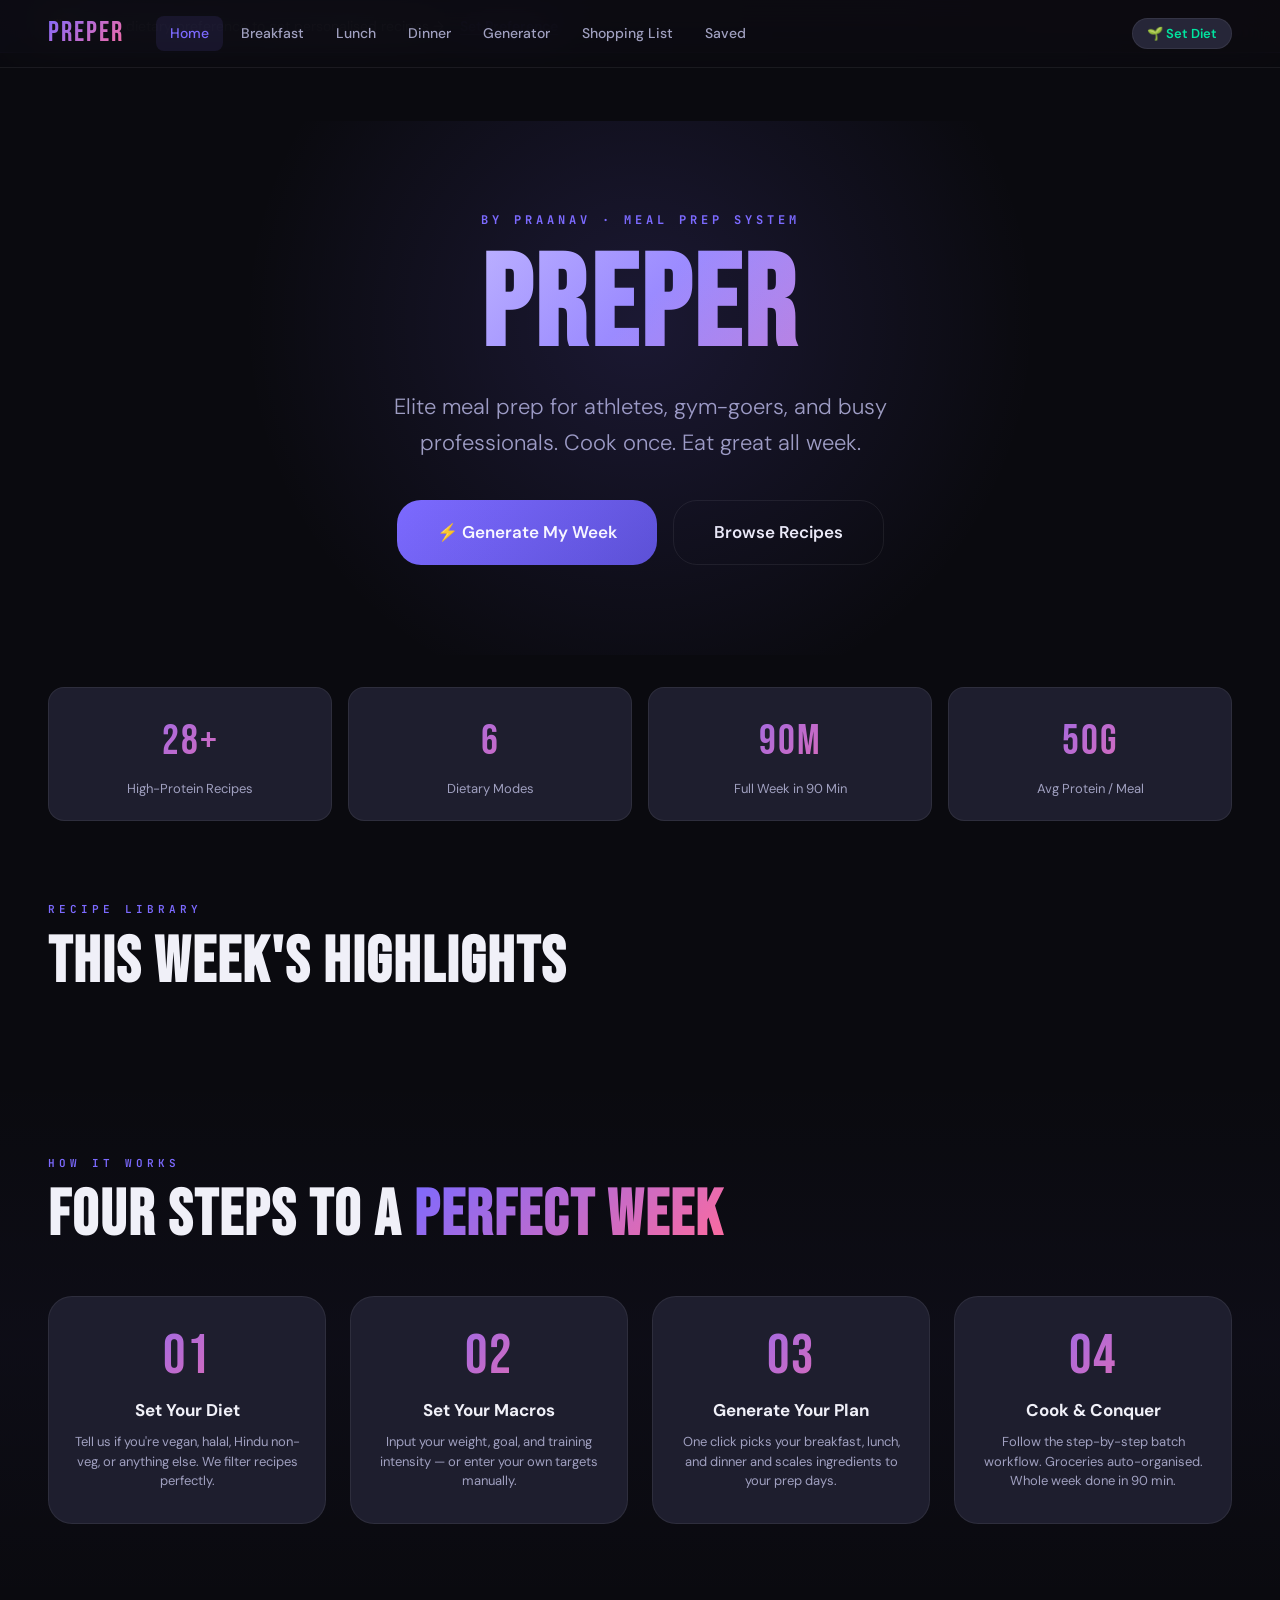
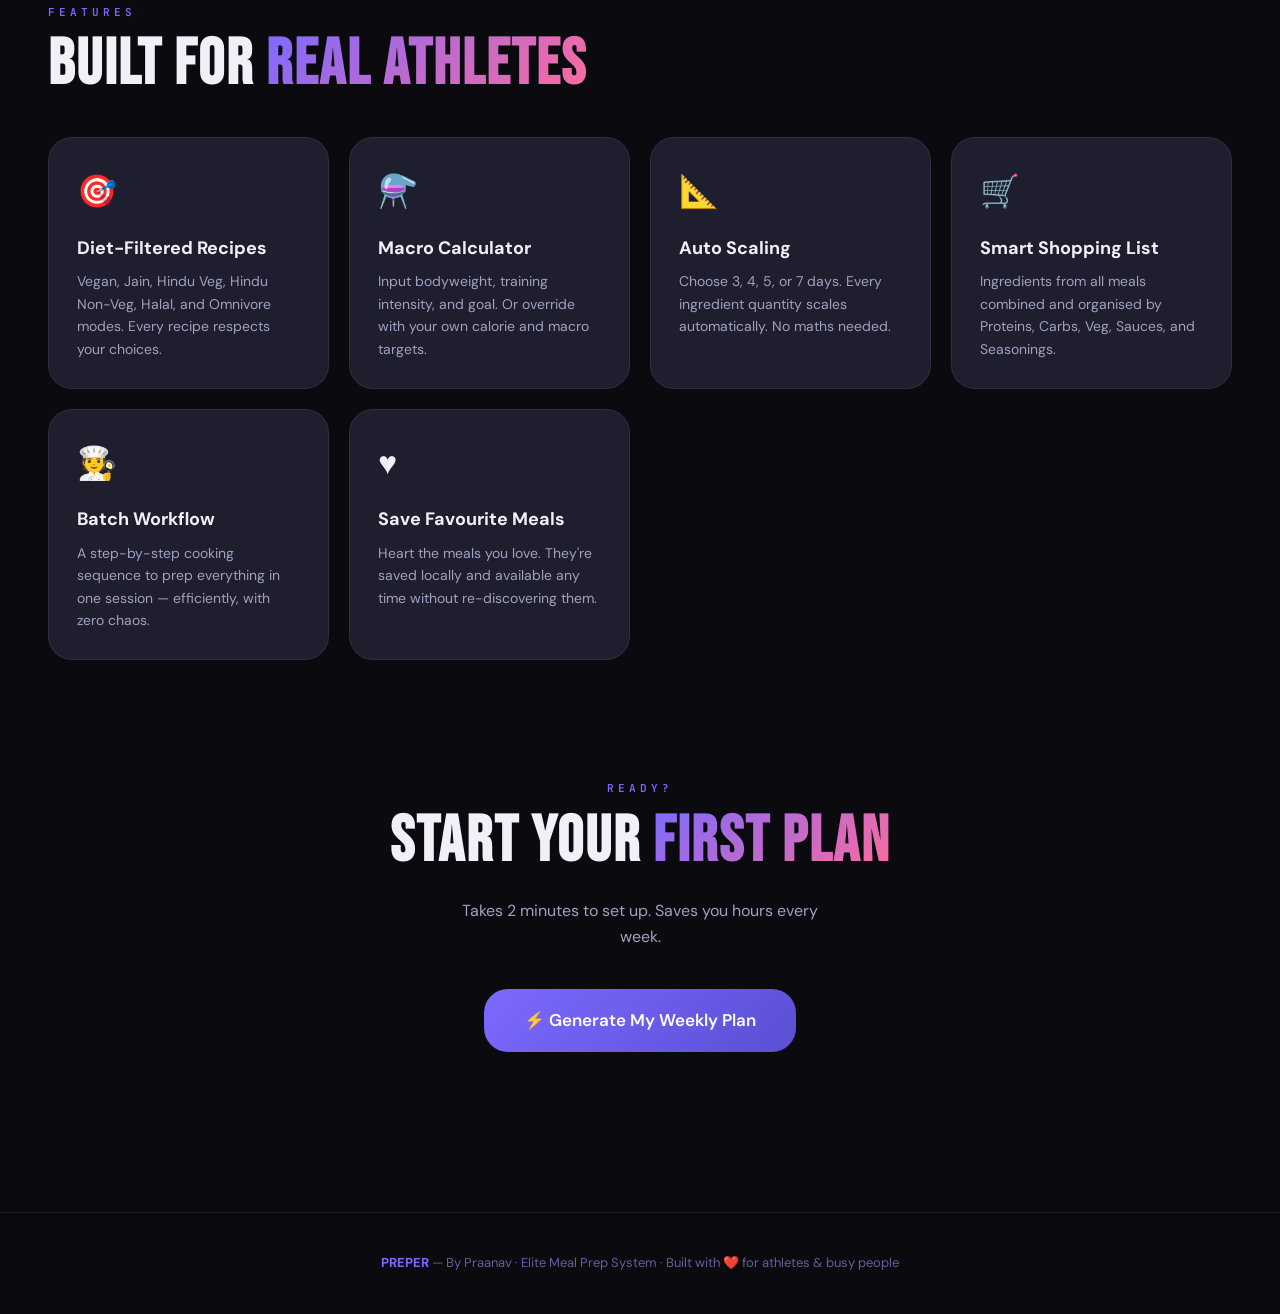
==== commit 32b2dd6a: "Add files via upload" ====
--- a/index.html
+++ b/index.html
@@ -3,321 +3,265 @@
 <head>
   <meta charset="UTF-8" />
   <meta name="viewport" content="width=device-width, initial-scale=1.0" />
-  <title>Preper — Elite Meal Prep for Athletes</title>
+  <title>Preper — By Praanav | Elite Meal Prep for Athletes</title>
   <link rel="stylesheet" href="style.css" />
 </head>
 <body>
 
-<!-- ── Navigation ───────────────────────────────────────────── -->
+<!-- ─── NAV ──────────────────────────────────────────────────── -->
 <nav class="nav">
-  <div class="nav-inner">
-    <a href="index.html" class="nav-brand">
-      <span class="brand-name">PREPER</span>
-      <span class="brand-sub">by Praanav</span>
-    </a>
-    <div class="nav-links" id="navLinks">
-      <a href="index.html" class="nav-link">Home</a>
-      <a href="breakfast.html" class="nav-link">Breakfast</a>
-      <a href="lunch.html" class="nav-link">Lunch</a>
-      <a href="dinner.html" class="nav-link">Dinner</a>
-      <a href="generator.html" class="nav-link">Generator</a>
-      <a href="shopping-list.html" class="nav-link">Shopping List</a>
-      <a href="saved.html" class="nav-link">Saved</a>
-      <a href="generator.html" class="nav-cta">Generate Plan →</a>
-    </div>
-    <button class="nav-hamburger" id="hamburger" aria-label="Open menu">
-      <span></span><span></span><span></span>
-    </button>
-  </div>
+  <span class="nav-brand">PREPER</span>
+  <div class="nav-links">
+    <a href="index.html" class="nav-link">Home</a>
+    <a href="breakfast.html" class="nav-link">Breakfast</a>
+    <a href="lunch.html" class="nav-link">Lunch</a>
+    <a href="dinner.html" class="nav-link">Dinner</a>
+    <a href="generator.html" class="nav-link">Generator</a>
+    <a href="shopping-list.html" class="nav-link">Shopping List</a>
+    <a href="saved.html" class="nav-link">Saved</a>
+  </div>
+  <button class="nav-diet-badge" id="dietBadge" onclick="openDietModal()">🌱 Set Diet</button>
 </nav>
 
-<!-- ── Hero ─────────────────────────────────────────────────── -->
-<section class="hero">
-  <div class="hero-bg"></div>
-  <div class="hero-grid-lines"></div>
-  <div class="container hero-content">
-    <div class="hero-eyebrow fade-in">
-      <div class="hero-eyebrow-dot"></div>
-      <span class="label" style="color:var(--text-secondary)">Elite Meal Prep System</span>
-    </div>
-    <h1 class="hero-title display-xl fade-in-1">
-      EAT LIKE AN<br><span class="accent">ATHLETE.</span><br>PREP LIKE A PRO.
-    </h1>
-    <p class="hero-sub fade-in-2">
-      Restaurant-quality, high-protein meals designed for batch cooking. One free day. 
-      Five days of elite fuel. Zero compromise on taste.
-    </p>
-    <div class="hero-actions fade-in-3">
-      <a href="generator.html" class="btn btn-primary btn-lg">
-        ⚡ Generate My Weekly Plan
-      </a>
-      <a href="breakfast.html" class="btn btn-outline btn-lg">
-        Browse Recipes
-      </a>
-    </div>
-    <div class="hero-stats fade-in-4">
-      <div>
-        <div class="hero-stat-value">12</div>
-        <div class="hero-stat-label">Curated Recipes</div>
-      </div>
-      <div>
-        <div class="hero-stat-value">50g+</div>
-        <div class="hero-stat-label">Avg Daily Protein</div>
-      </div>
-      <div>
-        <div class="hero-stat-value">2hrs</div>
-        <div class="hero-stat-label">One Prep Session</div>
-      </div>
-      <div>
-        <div class="hero-stat-value">5 days</div>
-        <div class="hero-stat-label">Meals Ready</div>
-      </div>
-    </div>
-  </div>
-</section>
-
-<!-- ── How It Works ──────────────────────────────────────────── -->
-<section class="section" style="background:var(--bg-surface);border-top:1px solid var(--border);border-bottom:1px solid var(--border)">
+<!-- ─── DIET BANNER ───────────────────────────────────────────── -->
+<div class="diet-banner" id="diet-banner">
+  <span>👋 Set your dietary preference to get personalised recipes →</span>
+  <a href="#" onclick="openDietModal(); return false;">Set Preference</a>
+  <button class="diet-banner-close" onclick="document.getElementById('diet-banner').style.display='none'">×</button>
+</div>
+
+<main>
+  <!-- ─── HERO ─────────────────────────────────────────────────── -->
+  <section class="hero">
+    <div class="container">
+      <p class="hero-eyebrow">By Praanav · Meal Prep System</p>
+      <h1 class="hero-title">PREPER</h1>
+      <p class="hero-sub">Elite meal prep for athletes, gym-goers, and busy professionals. Cook once. Eat great all week.</p>
+      <div class="hero-actions">
+        <a href="generator.html" class="btn btn-primary btn-lg">⚡ Generate My Week</a>
+        <a href="breakfast.html" class="btn btn-outline btn-lg">Browse Recipes</a>
+      </div>
+    </div>
+  </section>
+
+  <!-- ─── STATS ─────────────────────────────────────────────────── -->
   <div class="container">
-    <div class="section-header text-center" style="max-width:600px;margin:0 auto 48px">
-      <p class="label">The System</p>
-      <h2 class="display-md">THREE STEPS TO ELITE NUTRITION</h2>
-      <p>Stop cooking every day. Spend one session, eat well all week.</p>
-    </div>
-    <div class="grid-3">
-      <div class="feature-card fade-in-1">
-        <div class="feature-icon">🎯</div>
-        <div class="feature-title">01 — SET YOUR TARGETS</div>
-        <p class="feature-desc">Input your weight, training load, and goal. Preper calculates your exact calorie and macro targets. Whether you're cutting, maintaining, or building, meals scale to your needs.</p>
-      </div>
-      <div class="feature-card fade-in-2">
-        <div class="feature-icon">⚡</div>
-        <div class="feature-title">02 — GENERATE YOUR PLAN</div>
-        <p class="feature-desc">One click generates a full week of breakfast, lunch, and dinner. Ingredients are automatically scaled to your selected prep days. A step-by-step batch cooking workflow handles the rest.</p>
-      </div>
-      <div class="feature-card fade-in-3">
-        <div class="feature-icon">🛒</div>
-        <div class="feature-title">03 — SHOP & PREP</div>
-        <p class="feature-desc">Your entire grocery list is generated automatically, categorised by section. Head to the store, get everything in one go, then execute the batch cooking workflow in a single session.</p>
-      </div>
-    </div>
-  </div>
-</section>
-
-<!-- ── Meal Categories ───────────────────────────────────────── -->
-<section class="section">
+    <div class="stats-grid stagger">
+      <div class="stat-card">
+        <div class="stat-value">28+</div>
+        <div class="stat-label">High-Protein Recipes</div>
+      </div>
+      <div class="stat-card">
+        <div class="stat-value">6</div>
+        <div class="stat-label">Dietary Modes</div>
+      </div>
+      <div class="stat-card">
+        <div class="stat-value">90m</div>
+        <div class="stat-label">Full Week in 90 Min</div>
+      </div>
+      <div class="stat-card">
+        <div class="stat-value">50g</div>
+        <div class="stat-label">Avg Protein / Meal</div>
+      </div>
+    </div>
+  </div>
+
+  <!-- ─── MEAL PREVIEW STRIP ────────────────────────────────────── -->
+  <div class="container">
+    <div class="section-header" style="padding-top:48px">
+      <p class="section-eyebrow">Recipe Library</p>
+      <h2 class="section-title">This Week's Highlights</h2>
+    </div>
+    <div class="meal-preview-strip" id="previewStrip"></div>
+  </div>
+
+  <!-- ─── HOW IT WORKS ──────────────────────────────────────────── -->
+  <section class="how-it-works">
+    <div class="container">
+      <div class="section-header">
+        <p class="section-eyebrow">How It Works</p>
+        <h2 class="section-title">Four Steps to a <span class="text-gradient">Perfect Week</span></h2>
+      </div>
+      <div class="steps-row stagger">
+        <div class="step-item">
+          <div class="step-num">01</div>
+          <div class="step-title">Set Your Diet</div>
+          <div class="step-desc">Tell us if you're vegan, halal, Hindu non-veg, or anything else. We filter recipes perfectly.</div>
+        </div>
+        <div class="step-item">
+          <div class="step-num">02</div>
+          <div class="step-title">Set Your Macros</div>
+          <div class="step-desc">Input your weight, goal, and training intensity — or enter your own targets manually.</div>
+        </div>
+        <div class="step-item">
+          <div class="step-num">03</div>
+          <div class="step-title">Generate Your Plan</div>
+          <div class="step-desc">One click picks your breakfast, lunch, and dinner and scales ingredients to your prep days.</div>
+        </div>
+        <div class="step-item">
+          <div class="step-num">04</div>
+          <div class="step-title">Cook & Conquer</div>
+          <div class="step-desc">Follow the step-by-step batch workflow. Groceries auto-organised. Whole week done in 90 min.</div>
+        </div>
+      </div>
+    </div>
+  </section>
+
+  <!-- ─── FEATURES ──────────────────────────────────────────────── -->
   <div class="container">
     <div class="section-header">
-      <p class="label">The Menu</p>
-      <h2 class="display-md">NOT YOUR AVERAGE<br><span class="text-accent">MEAL PREP FOOD</span></h2>
-      <p>Every recipe is designed for maximum flavour, not just macros. Real food. Real taste. Batch cooked.</p>
-    </div>
-
-    <div class="grid-3">
-      <!-- Breakfast Card -->
-      <a href="breakfast.html" class="card" style="text-decoration:none;display:block">
-        <div class="card-image" style="background:linear-gradient(135deg, #1a1a2e 0%, #16213e 50%, #0f3460 100%);aspect-ratio:16/9">
-          <div class="card-image-placeholder" style="flex-direction:column;gap:8px">
-            <span style="font-size:2.8rem">🌅</span>
-            <span class="label" style="color:var(--blue)">4 Recipes</span>
-          </div>
-        </div>
-        <div class="card-body">
-          <div class="card-title">BREAKFAST</div>
-          <p class="text-secondary mt-8" style="font-size:0.86rem">Korean egg bowls, overnight oats, breakfast wraps, and protein pancake stacks.</p>
-          <div class="flex gap-8 mt-16" style="flex-wrap:wrap">
-            <span class="card-tag accent">High Protein</span>
-            <span class="card-tag time">10–20 min cook</span>
-          </div>
-        </div>
-      </a>
-
-      <!-- Lunch Card -->
-      <a href="lunch.html" class="card" style="text-decoration:none;display:block">
-        <div class="card-image" style="background:linear-gradient(135deg, #1a2000 0%, #2a3500 50%, #3a4a00 100%);aspect-ratio:16/9">
-          <div class="card-image-placeholder" style="flex-direction:column;gap:8px">
-            <span style="font-size:2.8rem">☀️</span>
-            <span class="label" style="color:var(--accent)">4 Recipes</span>
-          </div>
-        </div>
-        <div class="card-body">
-          <div class="card-title">LUNCH</div>
-          <p class="text-secondary mt-8" style="font-size:0.86rem">Korean beef bowls, burrito bowls, Mediterranean wraps, and protein pasta.</p>
-          <div class="flex gap-8 mt-16" style="flex-wrap:wrap">
-            <span class="card-tag accent">50g+ Protein</span>
-            <span class="card-tag time">25–35 min</span>
-          </div>
-        </div>
-      </a>
-
-      <!-- Dinner Card -->
-      <a href="dinner.html" class="card" style="text-decoration:none;display:block">
-        <div class="card-image" style="background:linear-gradient(135deg, #1a0a00 0%, #2a1200 50%, #3a1800 100%);aspect-ratio:16/9">
-          <div class="card-image-placeholder" style="flex-direction:column;gap:8px">
-            <span style="font-size:2.8rem">🌙</span>
-            <span class="label" style="color:var(--orange)">4 Recipes</span>
-          </div>
-        </div>
-        <div class="card-body">
-          <div class="card-title">DINNER</div>
-          <p class="text-secondary mt-8" style="font-size:0.86rem">Teriyaki salmon, steak & potatoes, garlic chicken quinoa, and high-protein stir fry.</p>
-          <div class="flex gap-8 mt-16" style="flex-wrap:wrap">
-            <span class="card-tag accent">Premium Meals</span>
-            <span class="card-tag time">30–40 min</span>
-          </div>
-        </div>
-      </a>
-    </div>
-  </div>
-</section>
-
-<!-- ── Macro Calculator Preview ──────────────────────────────── -->
-<section class="section" style="background:var(--bg-surface);border-top:1px solid var(--border);border-bottom:1px solid var(--border)">
-  <div class="container">
-    <div style="display:grid;grid-template-columns:1fr 1fr;gap:48px;align-items:center">
-      <div>
-        <p class="label" style="margin-bottom:16px">Athlete Macro Calculator</p>
-        <h2 class="display-md" style="margin-bottom:20px">KNOW YOUR<br><span class="text-accent">EXACT TARGETS</span></h2>
-        <p class="text-secondary" style="margin-bottom:28px;line-height:1.7">Input your stats and get precision macro targets calibrated to your training intensity and body composition goal. Then let Preper handle the food.</p>
-        <div style="display:flex;flex-direction:column;gap:12px;margin-bottom:28px">
-          <div class="flex gap-12 align-items-center">
-            <span style="color:var(--accent);font-size:1.1rem">✓</span>
-            <span class="text-secondary" style="font-size:0.9rem">Protein calculated at 2.2g per kg bodyweight</span>
-          </div>
-          <div class="flex gap-12">
-            <span style="color:var(--accent);font-size:1.1rem">✓</span>
-            <span class="text-secondary" style="font-size:0.9rem">Calories adjusted for cut / maintain / bulk</span>
-          </div>
-          <div class="flex gap-12">
-            <span style="color:var(--accent);font-size:1.1rem">✓</span>
-            <span class="text-secondary" style="font-size:0.9rem">Training load factored into TDEE calculation</span>
-          </div>
-        </div>
-        <a href="generator.html#macros" class="btn btn-primary">Calculate My Macros →</a>
-      </div>
-      <div class="macro-calc">
-        <p class="label" style="margin-bottom:20px">Quick Estimate</p>
-        <form id="macroCalcForm">
-          <div class="form-group">
-            <label class="form-label" for="bodyWeight">Body Weight (kg)</label>
-            <input type="number" id="bodyWeight" class="form-input" placeholder="e.g. 80" min="40" max="200" required />
-          </div>
-          <div class="form-group">
-            <label class="form-label" for="trainingIntensity">Training Intensity</label>
-            <select id="trainingIntensity" class="form-select">
-              <option value="light">Light (1–3x per week)</option>
-              <option value="moderate" selected>Moderate (3–5x per week)</option>
-              <option value="heavy">Heavy (5–7x per week)</option>
-            </select>
-          </div>
-          <div class="form-group">
-            <label class="form-label" for="fitnessGoal">Goal</label>
-            <select id="fitnessGoal" class="form-select">
-              <option value="cut">Cut (fat loss)</option>
-              <option value="maintain" selected>Maintain</option>
-              <option value="bulk">Bulk (muscle gain)</option>
-            </select>
-          </div>
-          <button type="submit" class="btn btn-primary" style="width:100%;justify-content:center">Calculate →</button>
-        </form>
-        <div id="macroResults" class="results-box hidden" style="margin-top:20px">
-          <p class="label" style="margin-bottom:12px">Your Daily Targets</p>
-          <div class="results-grid">
-            <div class="result-item"><div class="result-value" id="r-calories">—</div><div class="result-label">Calories</div></div>
-            <div class="result-item"><div class="result-value" id="r-protein">—</div><div class="result-label">Protein</div></div>
-            <div class="result-item"><div class="result-value" id="r-carbs">—</div><div class="result-label">Carbs</div></div>
-            <div class="result-item"><div class="result-value" id="r-fat">—</div><div class="result-label">Fat</div></div>
-          </div>
-          <div style="margin-top:16px">
-            <div style="display:flex;justify-content:space-between;font-size:0.78rem;color:var(--text-muted);margin-bottom:6px">
-              <span>Protein</span><span id="prog-protein-label"></span>
-            </div>
-            <div class="progress-bar"><div class="progress-fill" id="prog-protein" style="background:var(--red);width:0"></div></div>
-            <div style="display:flex;justify-content:space-between;font-size:0.78rem;color:var(--text-muted);margin:8px 0 6px">
-              <span>Carbs</span>
-            </div>
-            <div class="progress-bar"><div class="progress-fill" id="prog-carbs" style="background:var(--blue);width:0"></div></div>
-            <div style="display:flex;justify-content:space-between;font-size:0.78rem;color:var(--text-muted);margin:8px 0 6px">
-              <span>Fat</span>
-            </div>
-            <div class="progress-bar"><div class="progress-fill" id="prog-fat" style="background:var(--orange);width:0"></div></div>
-          </div>
-        </div>
-      </div>
-    </div>
-  </div>
-</section>
-
-<!-- ── CTA Banner ────────────────────────────────────────────── -->
-<section class="section">
-  <div class="container">
-    <div style="background:var(--bg-card);border:1px solid var(--border);border-radius:var(--radius-xl);padding:64px 48px;text-align:center;position:relative;overflow:hidden">
-      <div style="position:absolute;inset:0;background:radial-gradient(ellipse 60% 80% at 50% 50%, rgba(232,255,71,0.06) 0%, transparent 70%);pointer-events:none"></div>
-      <p class="label" style="margin-bottom:16px">Ready to Start?</p>
-      <h2 class="display-md" style="margin-bottom:20px">ONE PREP SESSION.<br><span class="text-accent">FIVE DAYS OF ELITE FOOD.</span></h2>
-      <p class="text-secondary" style="max-width:480px;margin:0 auto 36px;line-height:1.7">Stop deciding what to eat every day. Generate your plan, shop once, cook once, and eat well all week.</p>
-      <div class="flex-center gap-16" style="flex-wrap:wrap">
-        <a href="generator.html" class="btn btn-primary btn-lg">⚡ Generate My Plan</a>
-        <a href="shopping-list.html" class="btn btn-outline btn-lg">🛒 View Shopping List</a>
-      </div>
-    </div>
-  </div>
-</section>
-
-<!-- ── Footer ────────────────────────────────────────────────── -->
-<footer style="border-top:1px solid var(--border);padding:40px 0">
-  <div class="container flex-between" style="flex-wrap:wrap;gap:16px">
-    <div>
-      <div style="font-family:var(--font-display);font-size:1.3rem;letter-spacing:0.08em;color:var(--accent)">PREPER</div>
-      <div style="font-family:var(--font-mono);font-size:0.6rem;letter-spacing:0.15em;color:var(--text-muted);margin-top:4px">BY PRAANAV · ELITE MEAL PREP</div>
-    </div>
-    <div class="flex gap-24" style="flex-wrap:wrap">
-      <a href="breakfast.html" class="text-muted" style="font-size:0.85rem;transition:color 0.2s" onmouseover="this.style.color='var(--text-primary)'" onmouseout="this.style.color='var(--text-muted)'">Breakfast</a>
-      <a href="lunch.html" class="text-muted" style="font-size:0.85rem;transition:color 0.2s" onmouseover="this.style.color='var(--text-primary)'" onmouseout="this.style.color='var(--text-muted)'">Lunch</a>
-      <a href="dinner.html" class="text-muted" style="font-size:0.85rem;transition:color 0.2s" onmouseover="this.style.color='var(--text-primary)'" onmouseout="this.style.color='var(--text-muted)'">Dinner</a>
-      <a href="generator.html" class="text-muted" style="font-size:0.85rem;transition:color 0.2s" onmouseover="this.style.color='var(--text-primary)'" onmouseout="this.style.color='var(--text-muted)'">Generator</a>
-      <a href="saved.html" class="text-muted" style="font-size:0.85rem;transition:color 0.2s" onmouseover="this.style.color='var(--text-primary)'" onmouseout="this.style.color='var(--text-muted)'">Saved Meals</a>
-    </div>
-    <div class="text-muted" style="font-size:0.78rem">© 2025 Preper by Praanav</div>
-  </div>
+      <p class="section-eyebrow">Features</p>
+      <h2 class="section-title">Built for <span class="text-gradient">Real Athletes</span></h2>
+    </div>
+    <div class="features-grid stagger">
+      <div class="feature-card">
+        <div class="feature-icon">🎯</div>
+        <div class="feature-title">Diet-Filtered Recipes</div>
+        <div class="feature-desc">Vegan, Jain, Hindu Veg, Hindu Non-Veg, Halal, and Omnivore modes. Every recipe respects your choices.</div>
+      </div>
+      <div class="feature-card">
+        <div class="feature-icon">⚗️</div>
+        <div class="feature-title">Macro Calculator</div>
+        <div class="feature-desc">Input bodyweight, training intensity, and goal. Or override with your own calorie and macro targets.</div>
+      </div>
+      <div class="feature-card">
+        <div class="feature-icon">📐</div>
+        <div class="feature-title">Auto Scaling</div>
+        <div class="feature-desc">Choose 3, 4, 5, or 7 days. Every ingredient quantity scales automatically. No maths needed.</div>
+      </div>
+      <div class="feature-card">
+        <div class="feature-icon">🛒</div>
+        <div class="feature-title">Smart Shopping List</div>
+        <div class="feature-desc">Ingredients from all meals combined and organised by Proteins, Carbs, Veg, Sauces, and Seasonings.</div>
+      </div>
+      <div class="feature-card">
+        <div class="feature-icon">🧑‍🍳</div>
+        <div class="feature-title">Batch Workflow</div>
+        <div class="feature-desc">A step-by-step cooking sequence to prep everything in one session — efficiently, with zero chaos.</div>
+      </div>
+      <div class="feature-card">
+        <div class="feature-icon">♥</div>
+        <div class="feature-title">Save Favourite Meals</div>
+        <div class="feature-desc">Heart the meals you love. They're saved locally and available any time without re-discovering them.</div>
+      </div>
+    </div>
+  </div>
+
+  <!-- ─── CTA ───────────────────────────────────────────────────── -->
+  <div class="container" style="text-align:center; padding: 80px 0;">
+    <p class="section-eyebrow">Ready?</p>
+    <h2 class="section-title" style="margin-bottom: 24px;">Start Your <span class="text-gradient">First Plan</span></h2>
+    <p class="text-muted" style="font-size:16px; margin-bottom:40px; max-width:400px; margin-left:auto; margin-right:auto;">Takes 2 minutes to set up. Saves you hours every week.</p>
+    <a href="generator.html" class="btn btn-primary btn-lg">⚡ Generate My Weekly Plan</a>
+  </div>
+</main>
+
+<!-- ─── FOOTER ─────────────────────────────────────────────────── -->
+<footer>
+  <strong>PREPER</strong> — By Praanav · Elite Meal Prep System · Built with ❤️ for athletes & busy people
 </footer>
 
-<!-- ── Recipe Modal ──────────────────────────────────────────── -->
-<div class="modal-overlay" id="recipeModal" role="dialog" aria-modal="true">
+<!-- ─── DIET MODAL ──────────────────────────────────────────────── -->
+<div class="modal-overlay" id="dietModal">
   <div class="modal">
-    <div class="modal-header">
-      <div>
-        <div class="modal-emoji">🍽️</div>
-        <div class="flex gap-8 mb-8" style="flex-wrap:wrap" id="modal-tags-container">
-          <div class="modal-tags flex gap-8" style="flex-wrap:wrap"></div>
-        </div>
-        <h2 class="display-sm modal-title">Recipe</h2>
-        <p class="text-secondary mt-8 modal-description" style="font-size:0.9rem"></p>
-        <p class="label mt-8 modal-serving-info" style="color:var(--accent)"></p>
-      </div>
-      <button class="modal-close" onclick="closeRecipeModal()" aria-label="Close">✕</button>
-    </div>
-    <div class="modal-body">
-      <div class="modal-macros"></div>
-      <div class="divider"></div>
-      <h3 class="display-sm" style="font-size:1rem;margin-bottom:16px;letter-spacing:0.06em;color:var(--text-secondary)">INGREDIENTS</h3>
-      <div class="ingredients-grid modal-ingredients"></div>
-      <div class="divider"></div>
-      <h3 class="display-sm" style="font-size:1rem;margin-bottom:16px;letter-spacing:0.06em;color:var(--text-secondary)">METHOD</h3>
-      <div class="steps-list modal-steps"></div>
-      <div class="divider"></div>
-      <h3 class="display-sm" style="font-size:1rem;margin-bottom:16px;letter-spacing:0.06em;color:var(--text-secondary)">STORAGE & REHEAT</h3>
-      <div class="steps-list modal-storage"></div>
+    <h2 class="modal-title">Your Diet</h2>
+    <p class="modal-sub">Choose your dietary preference. We'll filter every recipe to match your lifestyle.</p>
+    <div class="diet-grid" id="dietGrid"></div>
+    <div class="modal-footer">
+      <button class="btn btn-outline" onclick="closeDietModal()">Cancel</button>
+      <button class="btn btn-primary" id="saveDietBtn" onclick="confirmDiet()">Save Preference</button>
     </div>
   </div>
 </div>
 
-<!-- ── Toast ─────────────────────────────────────────────────── -->
-<div class="toast" id="toast">
-  <span class="toast-icon">⭐</span>
-  <span class="toast-message">Saved!</span>
-</div>
+<div class="toast" id="toast"></div>
 
 <script src="app.js"></script>
+<script>
+const { RECIPES, DIETARY_PREFS, getSavedDiet, saveDiet, Storage } = window.PreperApp;
+
+// ─── DIET MODAL ───────────────────────────────────────────────
+let tempDiet = null;
+
+function openDietModal() {
+  tempDiet = getSavedDiet();
+  renderDietGrid();
+  document.getElementById('dietModal').classList.add('open');
+}
+function closeDietModal() {
+  document.getElementById('dietModal').classList.remove('open');
+}
+function renderDietGrid() {
+  const grid = document.getElementById('dietGrid');
+  const descriptions = {
+    vegan: "No animal products whatsoever",
+    jain: "No meat, eggs, or root vegetables",
+    hindu_veg: "No meat, fish, or eggs (dairy ok)",
+    hindu_nonveg: "No beef or pork — all other meats ok",
+    non_veg: "All meats including beef — no restrictions",
+    halal: "No pork, no alcohol — halal meats only",
+  };
+  grid.innerHTML = Object.entries(DIETARY_PREFS).map(([key, pref]) => `
+    <div class="diet-card ${tempDiet === key ? 'selected' : ''}" onclick="selectDiet('${key}', this)">
+      <div class="diet-card-icon">${pref.icon}</div>
+      <div class="diet-card-name">${pref.label}</div>
+      <div class="diet-card-desc">${descriptions[key]}</div>
+    </div>
+  `).join('');
+}
+function selectDiet(key, el) {
+  tempDiet = key;
+  document.querySelectorAll('.diet-card').forEach(c => c.classList.remove('selected'));
+  el.classList.add('selected');
+}
+function confirmDiet() {
+  if (!tempDiet) { showToast('Please select a preference', 'error'); return; }
+  saveDiet(tempDiet);
+  updateDietBadge();
+  closeDietModal();
+  document.getElementById('diet-banner').style.display = 'none';
+  showToast(`✓ Diet set to ${DIETARY_PREFS[tempDiet].label}`, 'success');
+}
+function updateDietBadge() {
+  const diet = getSavedDiet();
+  const badge = document.getElementById('dietBadge');
+  if (diet) {
+    badge.textContent = `${DIETARY_PREFS[diet].icon} ${DIETARY_PREFS[diet].label}`;
+  }
+}
+
+// ─── MEAL PREVIEW STRIP ───────────────────────────────────────
+function renderPreviewStrip() {
+  const all = [...RECIPES.breakfast, ...RECIPES.lunch, ...RECIPES.dinner];
+  const picks = all.sort(() => Math.random() - 0.5).slice(0, 12);
+  document.getElementById('previewStrip').innerHTML = picks.map(r => `
+    <div class="meal-preview-card" onclick="location.href='${r.id.startsWith('b') ? 'breakfast' : r.id.startsWith('l') ? 'lunch' : 'dinner'}.html'">
+      <div class="meal-preview-hero" style="background:${r.gradient}">${r.emoji}</div>
+      <div class="meal-preview-body">
+        <div class="meal-preview-name">${r.name}</div>
+        <div class="meal-preview-meta">${r.protein}g protein · ${r.calories} kcal</div>
+      </div>
+    </div>
+  `).join('');
+}
+
+// ─── TOAST ────────────────────────────────────────────────────
+function showToast(msg, type = '') {
+  const t = document.getElementById('toast');
+  t.textContent = msg;
+  t.className = `toast ${type} show`;
+  setTimeout(() => t.classList.remove('show'), 3000);
+}
+
+// ─── INIT ─────────────────────────────────────────────────────
+document.addEventListener('DOMContentLoaded', () => {
+  updateDietBadge();
+  renderPreviewStrip();
+  // Close modal on backdrop click
+  document.getElementById('dietModal').addEventListener('click', e => {
+    if (e.target === e.currentTarget) closeDietModal();
+  });
+});
+</script>
 </body>
 </html>
--- a/style.css
+++ b/style.css
@@ -1,1246 +1,814 @@
 /* ============================================================
    PREPER — By Praanav
-   Design System: Athletic Dark — Refined Performance Aesthetic
+   style.css — Complete design system
    ============================================================ */
 
-@import url('https://fonts.googleapis.com/css2?family=Bebas+Neue&family=DM+Sans:ital,opsz,wght@0,9..40,300;0,9..40,400;0,9..40,500;0,9..40,600;1,9..40,300&family=DM+Mono:wght@400;500&display=swap');
-
-/* ── CSS Variables ─────────────────────────────────────────── */
+/* ─── FONTS ─────────────────────────────────────────────────── */
+@import url('https://fonts.googleapis.com/css2?family=Bebas+Neue&family=DM+Sans:ital,opsz,wght@0,9..40,300;0,9..40,400;0,9..40,500;0,9..40,600;0,9..40,700;1,9..40,400&family=JetBrains+Mono:wght@400;600&display=swap');
+
+/* ─── DESIGN TOKENS ─────────────────────────────────────────── */
 :root {
-  --bg-base:       #0a0a0b;
-  --bg-surface:    #111114;
-  --bg-card:       #18181d;
-  --bg-hover:      #202028;
-  --border:        #2a2a35;
-  --border-bright: #3a3a4a;
-
-  --accent:        #e8ff47;
-  --accent-dim:    #b8cc30;
-  --accent-glow:   rgba(232, 255, 71, 0.12);
-  --accent-glow-s: rgba(232, 255, 71, 0.06);
-
-  --red:           #ff4d4d;
-  --blue:          #4d9fff;
-  --orange:        #ff8c42;
-  --teal:          #3de0c8;
-
-  --text-primary:  #f0f0f4;
-  --text-secondary:#9090a0;
-  --text-muted:    #55556a;
-
-  --font-display:  'Bebas Neue', sans-serif;
-  --font-body:     'DM Sans', sans-serif;
-  --font-mono:     'DM Mono', monospace;
-
-  --radius-sm:     6px;
-  --radius-md:     12px;
-  --radius-lg:     20px;
-  --radius-xl:     28px;
-
-  --transition:    0.22s cubic-bezier(0.4, 0, 0.2, 1);
+  --bg: #0a0a0f;
+  --bg-2: #12121a;
+  --bg-3: #1a1a26;
+  --surface: #1e1e2e;
+  --surface-2: #262638;
+  --border: rgba(255,255,255,0.07);
+  --border-hover: rgba(255,255,255,0.15);
+
+  --text: #f0f0f8;
+  --text-2: #a0a0c0;
+  --text-3: #6060a0;
+
+  --accent: #7c6aff;
+  --accent-2: #ff6b9d;
+  --accent-3: #00e5a0;
+  --accent-glow: rgba(124,106,255,0.3);
+
+  --protein-color: #ff6b6b;
+  --carbs-color: #ffd60a;
+  --fat-color: #4dabf7;
+
+  --gradient-brand: linear-gradient(135deg, #7c6aff, #ff6b9d);
+  --gradient-cta: linear-gradient(135deg, #7c6aff 0%, #5a4fd4 100%);
+
+  --radius: 16px;
+  --radius-sm: 8px;
+  --radius-lg: 24px;
+  --radius-xl: 32px;
+
+  --shadow: 0 4px 24px rgba(0,0,0,0.4);
+  --shadow-card: 0 8px 40px rgba(0,0,0,0.5);
+  --shadow-glow: 0 0 40px rgba(124,106,255,0.2);
+
+  --nav-h: 68px;
+  --font-display: 'Bebas Neue', sans-serif;
+  --font-body: 'DM Sans', sans-serif;
+  --font-mono: 'JetBrains Mono', monospace;
+
+  --transition: 0.2s cubic-bezier(0.4, 0, 0.2, 1);
   --transition-slow: 0.4s cubic-bezier(0.4, 0, 0.2, 1);
-
-  --shadow-card:   0 4px 24px rgba(0,0,0,0.4);
-  --shadow-glow:   0 0 40px rgba(232,255,71,0.15);
-}
-
-/* ── Reset & Base ──────────────────────────────────────────── */
+}
+
+/* ─── RESET ──────────────────────────────────────────────────── */
 *, *::before, *::after { box-sizing: border-box; margin: 0; padding: 0; }
-
-html { scroll-behavior: smooth; }
+html { scroll-behavior: smooth; font-size: 16px; }
 
 body {
   font-family: var(--font-body);
-  background: var(--bg-base);
-  color: var(--text-primary);
+  background: var(--bg);
+  color: var(--text);
+  min-height: 100vh;
   line-height: 1.6;
-  min-height: 100vh;
-  overflow-x: hidden;
-}
-
-/* Noise texture overlay */
-body::before {
-  content: '';
-  position: fixed;
-  inset: 0;
-  background-image: url("data:image/svg+xml,%3Csvg viewBox='0 0 256 256' xmlns='http://www.w3.org/2000/svg'%3E%3Cfilter id='noise'%3E%3CfeTurbulence type='fractalNoise' baseFrequency='0.9' numOctaves='4' stitchTiles='stitch'/%3E%3C/filter%3E%3Crect width='100%25' height='100%25' filter='url(%23noise)' opacity='0.04'/%3E%3C/svg%3E");
-  pointer-events: none;
-  z-index: 0;
-  opacity: 0.6;
+  -webkit-font-smoothing: antialiased;
 }
 
 a { color: inherit; text-decoration: none; }
-img { display: block; max-width: 100%; }
-button { cursor: pointer; border: none; background: none; font-family: var(--font-body); }
+button { font-family: var(--font-body); cursor: pointer; border: none; }
 ul, ol { list-style: none; }
-
-/* ── Typography ────────────────────────────────────────────── */
-h1, h2, h3, h4 { font-family: var(--font-display); letter-spacing: 0.02em; line-height: 1.05; }
-
-.display-xl { font-size: clamp(4rem, 10vw, 9rem); }
-.display-lg { font-size: clamp(2.8rem, 6vw, 5.5rem); }
-.display-md { font-size: clamp(2rem, 4vw, 3.5rem); }
-.display-sm { font-size: clamp(1.4rem, 2.5vw, 2rem); }
-
-.label {
-  font-family: var(--font-mono);
-  font-size: 0.7rem;
-  letter-spacing: 0.15em;
-  text-transform: uppercase;
-  color: var(--text-muted);
-}
-
-/* ── Layout Utilities ──────────────────────────────────────── */
-.container { max-width: 1240px; margin: 0 auto; padding: 0 24px; }
-.section { padding: 80px 0; }
-.grid-2 { display: grid; grid-template-columns: repeat(2, 1fr); gap: 24px; }
-.grid-3 { display: grid; grid-template-columns: repeat(3, 1fr); gap: 24px; }
-.grid-4 { display: grid; grid-template-columns: repeat(4, 1fr); gap: 20px; }
-.flex { display: flex; }
-.flex-center { display: flex; align-items: center; justify-content: center; }
-.flex-between { display: flex; align-items: center; justify-content: space-between; }
-.gap-8 { gap: 8px; }
-.gap-12 { gap: 12px; }
-.gap-16 { gap: 16px; }
-.gap-24 { gap: 24px; }
-
-/* ── Navigation ────────────────────────────────────────────── */
+img { max-width: 100%; display: block; }
+input, select, textarea { font-family: var(--font-body); }
+
+/* ─── SCROLLBAR ──────────────────────────────────────────────── */
+::-webkit-scrollbar { width: 6px; }
+::-webkit-scrollbar-track { background: var(--bg-2); }
+::-webkit-scrollbar-thumb { background: var(--surface-2); border-radius: 99px; }
+::-webkit-scrollbar-thumb:hover { background: var(--accent); }
+
+/* ─── NAV ────────────────────────────────────────────────────── */
 .nav {
-  position: sticky;
-  top: 0;
-  z-index: 100;
-  background: rgba(10, 10, 11, 0.85);
+  position: fixed; top: 0; left: 0; right: 0; z-index: 100;
+  height: var(--nav-h);
+  display: flex; align-items: center;
+  background: rgba(10,10,15,0.85);
   backdrop-filter: blur(20px);
-  -webkit-backdrop-filter: blur(20px);
   border-bottom: 1px solid var(--border);
-}
-
-.nav-inner {
-  display: flex;
-  align-items: center;
-  justify-content: space-between;
-  height: 64px;
-  padding: 0 32px;
-  max-width: 1240px;
-  margin: 0 auto;
+  padding: 0 clamp(16px, 4vw, 48px);
+  gap: 32px;
 }
 
 .nav-brand {
-  display: flex;
-  flex-direction: column;
-  line-height: 1;
-}
-
-.nav-brand .brand-name {
   font-family: var(--font-display);
-  font-size: 1.5rem;
-  letter-spacing: 0.08em;
-  color: var(--accent);
-}
-
-.nav-brand .brand-sub {
-  font-family: var(--font-mono);
-  font-size: 0.58rem;
-  letter-spacing: 0.18em;
-  color: var(--text-muted);
-  text-transform: uppercase;
+  font-size: 28px;
+  letter-spacing: 2px;
+  background: var(--gradient-brand);
+  -webkit-background-clip: text;
+  -webkit-text-fill-color: transparent;
+  background-clip: text;
+  white-space: nowrap;
+  flex-shrink: 0;
 }
 
 .nav-links {
-  display: flex;
-  align-items: center;
-  gap: 4px;
-}
+  display: flex; align-items: center; gap: 4px;
+  flex: 1; overflow-x: auto;
+  scrollbar-width: none;
+}
+.nav-links::-webkit-scrollbar { display: none; }
 
 .nav-link {
-  font-size: 0.85rem;
+  padding: 6px 14px;
+  border-radius: 8px;
+  font-size: 14px;
   font-weight: 500;
-  color: var(--text-secondary);
-  padding: 7px 14px;
-  border-radius: var(--radius-sm);
-  transition: color var(--transition), background var(--transition);
-  letter-spacing: 0.02em;
-}
-
-.nav-link:hover, .nav-link.active {
-  color: var(--text-primary);
-  background: var(--bg-card);
-}
-
+  color: var(--text-2);
+  transition: var(--transition);
+  white-space: nowrap;
+  position: relative;
+}
+.nav-link:hover { color: var(--text); background: var(--surface); }
 .nav-link.active {
   color: var(--accent);
-}
-
-.nav-cta {
-  background: var(--accent);
-  color: var(--bg-base);
-  font-size: 0.82rem;
+  background: rgba(124,106,255,0.1);
+}
+
+.nav-diet-badge {
+  margin-left: auto; flex-shrink: 0;
+  font-size: 13px; font-weight: 600;
+  padding: 6px 14px;
+  border-radius: 99px;
+  background: var(--surface-2);
+  border: 1px solid var(--border);
+  color: var(--accent-3);
+  cursor: pointer;
+  transition: var(--transition);
+}
+.nav-diet-badge:hover { border-color: var(--accent-3); }
+
+/* ─── MAIN LAYOUT ────────────────────────────────────────────── */
+main {
+  padding-top: var(--nav-h);
+  min-height: 100vh;
+}
+
+.container {
+  max-width: 1280px;
+  margin: 0 auto;
+  padding: 0 clamp(16px, 4vw, 48px);
+}
+
+/* ─── DIET BANNER ────────────────────────────────────────────── */
+.diet-banner {
+  display: none;
+  align-items: center;
+  gap: 16px;
+  padding: 14px clamp(16px, 4vw, 48px);
+  background: linear-gradient(90deg, rgba(124,106,255,0.15), rgba(255,107,157,0.08));
+  border-bottom: 1px solid rgba(124,106,255,0.2);
+  font-size: 14px;
+}
+.diet-banner a {
+  color: var(--accent);
   font-weight: 600;
-  padding: 8px 18px;
-  border-radius: var(--radius-sm);
-  letter-spacing: 0.04em;
-  transition: background var(--transition), transform var(--transition);
-}
-
-.nav-cta:hover {
-  background: var(--accent-dim);
-  transform: translateY(-1px);
-}
-
-.nav-hamburger {
-  display: none;
-  flex-direction: column;
-  gap: 5px;
-  padding: 4px;
-}
-
-.nav-hamburger span {
-  display: block;
-  width: 22px;
-  height: 2px;
-  background: var(--text-primary);
-  border-radius: 2px;
+  text-decoration: underline;
+  text-underline-offset: 3px;
+}
+.diet-banner-close {
+  margin-left: auto; background: none; color: var(--text-3); font-size: 18px;
+}
+
+/* ─── HERO ───────────────────────────────────────────────────── */
+.hero {
+  position: relative; overflow: hidden;
+  padding: clamp(60px, 10vh, 120px) 0;
+  text-align: center;
+}
+
+.hero::before {
+  content: '';
+  position: absolute; top: -200px; left: 50%; transform: translateX(-50%);
+  width: 800px; height: 800px;
+  background: radial-gradient(ellipse, rgba(124,106,255,0.15) 0%, transparent 70%);
+  pointer-events: none;
+}
+
+.hero-eyebrow {
+  font-size: 12px; font-weight: 700; letter-spacing: 4px;
+  text-transform: uppercase;
+  color: var(--accent);
+  margin-bottom: 20px;
+  font-family: var(--font-mono);
+}
+
+.hero-title {
+  font-family: var(--font-display);
+  font-size: clamp(56px, 10vw, 130px);
+  letter-spacing: 4px;
+  line-height: 0.9;
+  background: linear-gradient(135deg, #ffffff 0%, #a090ff 50%, #ff6b9d 100%);
+  -webkit-background-clip: text;
+  -webkit-text-fill-color: transparent;
+  background-clip: text;
+  margin-bottom: 24px;
+}
+
+.hero-sub {
+  font-size: clamp(16px, 2.5vw, 22px);
+  color: var(--text-2);
+  max-width: 560px;
+  margin: 0 auto 40px;
+  font-weight: 300;
+}
+
+.hero-actions {
+  display: flex; gap: 16px; justify-content: center; flex-wrap: wrap;
+}
+
+/* ─── BUTTONS ────────────────────────────────────────────────── */
+.btn {
+  display: inline-flex; align-items: center; gap: 8px;
+  padding: 14px 28px;
+  border-radius: var(--radius);
+  font-size: 15px; font-weight: 600;
   transition: var(--transition);
-}
-
-/* ── Buttons ───────────────────────────────────────────────── */
-.btn {
-  display: inline-flex;
-  align-items: center;
-  gap: 8px;
-  padding: 14px 28px;
-  border-radius: var(--radius-sm);
-  font-size: 0.9rem;
-  font-weight: 600;
-  letter-spacing: 0.04em;
-  transition: all var(--transition);
-  position: relative;
-  overflow: hidden;
-}
-
-.btn::after {
-  content: '';
-  position: absolute;
-  inset: 0;
-  background: rgba(255,255,255,0.06);
-  opacity: 0;
-  transition: opacity var(--transition);
-}
-
-.btn:hover::after { opacity: 1; }
+  cursor: pointer;
+  border: none;
+}
 
 .btn-primary {
-  background: var(--accent);
-  color: var(--bg-base);
-}
-
+  background: var(--gradient-cta);
+  color: #fff;
+  box-shadow: 0 0 0 0 var(--accent-glow);
+}
 .btn-primary:hover {
-  background: var(--accent-dim);
   transform: translateY(-2px);
-  box-shadow: 0 8px 24px rgba(232,255,71,0.3);
-}
+  box-shadow: 0 8px 32px rgba(124,106,255,0.4);
+}
+.btn-primary:active { transform: translateY(0); }
 
 .btn-outline {
-  border: 1px solid var(--border-bright);
-  color: var(--text-primary);
-}
-
+  background: transparent;
+  color: var(--text);
+  border: 1px solid var(--border);
+}
 .btn-outline:hover {
   border-color: var(--accent);
   color: var(--accent);
-  background: var(--accent-glow-s);
+  background: rgba(124,106,255,0.05);
 }
 
 .btn-ghost {
-  color: var(--text-secondary);
-}
-
-.btn-ghost:hover {
-  color: var(--text-primary);
-  background: var(--bg-card);
-}
-
-.btn-lg {
-  padding: 18px 40px;
-  font-size: 1rem;
-  border-radius: var(--radius-md);
-}
-
-.btn-sm {
-  padding: 8px 16px;
-  font-size: 0.8rem;
-}
-
-.btn-icon {
-  width: 40px;
-  height: 40px;
-  padding: 0;
-  border-radius: 50%;
-  flex-shrink: 0;
-}
-
-/* ── Cards ─────────────────────────────────────────────────── */
-.card {
-  background: var(--bg-card);
+  background: transparent;
+  color: var(--text-2);
+  padding: 10px 20px;
+}
+.btn-ghost:hover { color: var(--text); background: var(--surface); }
+
+.btn-sm { padding: 8px 16px; font-size: 13px; border-radius: var(--radius-sm); }
+.btn-lg { padding: 18px 40px; font-size: 17px; border-radius: var(--radius-lg); }
+
+/* ─── SECTION HEADERS ────────────────────────────────────────── */
+.section-header {
+  margin-bottom: 40px;
+}
+.section-eyebrow {
+  font-family: var(--font-mono);
+  font-size: 11px; font-weight: 600; letter-spacing: 4px;
+  text-transform: uppercase; color: var(--accent);
+  margin-bottom: 12px;
+}
+.section-title {
+  font-family: var(--font-display);
+  font-size: clamp(36px, 6vw, 64px);
+  letter-spacing: 2px;
+  line-height: 1;
+}
+.section-desc {
+  color: var(--text-2); font-size: 16px; margin-top: 12px;
+  max-width: 500px;
+}
+
+/* ─── RECIPE GRID ────────────────────────────────────────────── */
+.recipe-grid {
+  display: grid;
+  grid-template-columns: repeat(auto-fill, minmax(min(320px, 100%), 1fr));
+  gap: 24px;
+  padding: 40px 0;
+}
+
+/* ─── RECIPE CARD ────────────────────────────────────────────── */
+.recipe-card {
+  background: var(--surface);
+  border-radius: var(--radius-lg);
   border: 1px solid var(--border);
-  border-radius: var(--radius-lg);
   overflow: hidden;
-  transition: border-color var(--transition), transform var(--transition), box-shadow var(--transition);
-}
-
-.card:hover {
-  border-color: var(--border-bright);
+  transition: var(--transition-slow);
+  display: flex; flex-direction: column;
+}
+.recipe-card:hover {
+  border-color: var(--border-hover);
   transform: translateY(-4px);
   box-shadow: var(--shadow-card);
 }
 
-.card-image {
-  width: 100%;
-  aspect-ratio: 16/10;
-  background: var(--bg-surface);
-  position: relative;
-  overflow: hidden;
-}
-
-.card-image-placeholder {
-  width: 100%;
-  height: 100%;
-  display: flex;
-  align-items: center;
-  justify-content: center;
-  font-size: 3.5rem;
-  background: linear-gradient(135deg, var(--bg-surface) 0%, var(--bg-hover) 100%);
-}
-
-.card-body { padding: 20px 22px 22px; }
+.card-hero {
+  position: relative; height: 160px;
+  display: flex; align-items: center; justify-content: center;
+}
+.card-emoji {
+  font-size: 64px;
+  filter: drop-shadow(0 4px 12px rgba(0,0,0,0.4));
+}
+
+.save-btn {
+  position: absolute; top: 12px; right: 12px;
+  background: rgba(0,0,0,0.4);
+  backdrop-filter: blur(8px);
+  color: #fff; border: 1px solid rgba(255,255,255,0.2);
+  border-radius: 99px; padding: 6px 14px;
+  font-size: 12px; font-weight: 600;
+  transition: var(--transition);
+}
+.save-btn:hover { background: rgba(255,107,157,0.3); border-color: var(--accent-2); }
+.save-btn.saved { background: rgba(255,107,157,0.4); color: var(--accent-2); border-color: var(--accent-2); }
+
+.card-body {
+  padding: 20px; flex: 1; display: flex; flex-direction: column; gap: 12px;
+}
+
 .card-title {
+  font-size: 18px; font-weight: 700; line-height: 1.3;
+}
+
+.card-meta {
+  display: flex; flex-wrap: wrap; gap: 8px;
+}
+.card-meta span {
+  font-size: 12px; color: var(--text-2);
+  background: var(--bg-3); padding: 4px 10px;
+  border-radius: 99px;
+}
+
+.macro-pills {
+  display: flex; gap: 8px;
+}
+.pill {
+  font-family: var(--font-mono);
+  font-size: 11px; font-weight: 600;
+  padding: 4px 10px; border-radius: 99px;
+}
+.pill.protein { background: rgba(255,107,107,0.15); color: var(--protein-color); }
+.pill.carbs { background: rgba(255,214,10,0.15); color: var(--carbs-color); }
+.pill.fat { background: rgba(77,171,247,0.15); color: var(--fat-color); }
+
+/* ─── DETAILS / ACCORDION ────────────────────────────────────── */
+.card-details {
+  border-top: 1px solid var(--border);
+  padding-top: 12px;
+}
+.card-details summary {
+  font-size: 13px; font-weight: 600; color: var(--accent);
+  cursor: pointer; list-style: none;
+  display: flex; align-items: center; gap: 6px;
+}
+.card-details summary::-webkit-details-marker { display: none; }
+.card-details[open] summary { margin-bottom: 10px; }
+
+.ingredient-list { display: flex; flex-direction: column; gap: 6px; margin-top: 8px; }
+.ingredient-list li {
+  display: flex; gap: 8px; font-size: 13px; color: var(--text-2);
+  padding: 4px 0; border-bottom: 1px solid var(--border);
+}
+.ingredient-list li:last-child { border-bottom: none; }
+.ing-qty { font-weight: 600; color: var(--text); font-family: var(--font-mono); min-width: 50px; }
+
+.steps-list { display: flex; flex-direction: column; gap: 10px; margin-top: 8px; counter-reset: steps; }
+.steps-list li {
+  font-size: 13px; color: var(--text-2); padding-left: 28px;
+  position: relative; counter-increment: steps; line-height: 1.5;
+}
+.steps-list li::before {
+  content: counter(steps);
+  position: absolute; left: 0; top: 1px;
+  width: 20px; height: 20px; border-radius: 50%;
+  background: rgba(124,106,255,0.2); color: var(--accent);
+  font-size: 10px; font-weight: 700; font-family: var(--font-mono);
+  display: flex; align-items: center; justify-content: center;
+}
+
+.card-details p { font-size: 13px; color: var(--text-2); margin-bottom: 6px; line-height: 1.5; }
+.card-details p strong { color: var(--text); }
+
+/* ─── FILTER BAR ──────────────────────────────────────────────── */
+.filter-bar {
+  display: flex; align-items: center; gap: 12px;
+  padding: 20px 0; flex-wrap: wrap;
+}
+.filter-label { font-size: 13px; font-weight: 600; color: var(--text-2); }
+.filter-chip {
+  padding: 8px 18px; border-radius: 99px;
+  background: var(--surface); border: 1px solid var(--border);
+  color: var(--text-2); font-size: 13px; font-weight: 500;
+  cursor: pointer; transition: var(--transition);
+}
+.filter-chip:hover { border-color: var(--accent); color: var(--accent); }
+.filter-chip.active { background: rgba(124,106,255,0.15); border-color: var(--accent); color: var(--accent); }
+
+/* ─── STATS GRID ──────────────────────────────────────────────── */
+.stats-grid {
+  display: grid;
+  grid-template-columns: repeat(auto-fit, minmax(160px, 1fr));
+  gap: 16px;
+  margin: 32px 0;
+}
+.stat-card {
+  background: var(--surface);
+  border: 1px solid var(--border);
+  border-radius: var(--radius);
+  padding: 20px;
+  text-align: center;
+}
+.stat-value {
   font-family: var(--font-display);
-  font-size: 1.4rem;
-  letter-spacing: 0.04em;
-  margin-bottom: 6px;
-}
-
-.card-meta {
-  display: flex;
-  gap: 16px;
-  margin-bottom: 12px;
-}
-
-.card-tag {
-  display: inline-flex;
-  align-items: center;
-  gap: 5px;
-  background: var(--bg-surface);
-  border: 1px solid var(--border);
-  padding: 3px 10px;
-  border-radius: 100px;
-  font-size: 0.72rem;
-  color: var(--text-secondary);
-  font-family: var(--font-mono);
-}
-
-.card-tag.accent { border-color: var(--accent); color: var(--accent); background: var(--accent-glow-s); }
-.card-tag.protein { border-color: var(--red); color: var(--red); background: rgba(255,77,77,0.06); }
-.card-tag.time { border-color: var(--blue); color: var(--blue); background: rgba(77,159,255,0.06); }
-.card-tag.cal { border-color: var(--orange); color: var(--orange); background: rgba(255,140,66,0.06); }
-
-/* ── Macro Badges ──────────────────────────────────────────── */
-.macro-grid {
+  font-size: 42px; letter-spacing: 2px;
+  background: var(--gradient-brand);
+  -webkit-background-clip: text; -webkit-text-fill-color: transparent; background-clip: text;
+}
+.stat-label { font-size: 13px; color: var(--text-2); margin-top: 4px; }
+
+/* ─── FEATURE CARDS ───────────────────────────────────────────── */
+.features-grid {
   display: grid;
-  grid-template-columns: repeat(4, 1fr);
-  gap: 8px;
-  margin-top: 14px;
-}
-
-.macro-item {
-  background: var(--bg-surface);
-  border: 1px solid var(--border);
-  border-radius: var(--radius-sm);
-  padding: 10px 8px;
-  text-align: center;
-}
-
-.macro-value {
-  font-family: var(--font-display);
-  font-size: 1.3rem;
-  color: var(--text-primary);
-}
-
-.macro-label {
-  font-family: var(--font-mono);
-  font-size: 0.6rem;
-  letter-spacing: 0.1em;
-  color: var(--text-muted);
-  margin-top: 2px;
-  text-transform: uppercase;
-}
-
-.macro-item.protein .macro-value { color: var(--red); }
-.macro-item.carbs .macro-value { color: var(--blue); }
-.macro-item.fat .macro-value { color: var(--orange); }
-.macro-item.cal .macro-value { color: var(--accent); }
-
-/* ── Hero Section ──────────────────────────────────────────── */
-.hero {
-  min-height: calc(100vh - 64px);
-  display: flex;
-  align-items: center;
-  position: relative;
-  overflow: hidden;
-  padding: 80px 0;
-}
-
-.hero-bg {
-  position: absolute;
-  inset: 0;
-  background:
-    radial-gradient(ellipse 60% 50% at 70% 50%, rgba(232,255,71,0.06) 0%, transparent 70%),
-    radial-gradient(ellipse 40% 40% at 20% 80%, rgba(61,224,200,0.04) 0%, transparent 60%);
-  pointer-events: none;
-}
-
-.hero-grid-lines {
-  position: absolute;
-  inset: 0;
-  background-image:
-    linear-gradient(rgba(255,255,255,0.02) 1px, transparent 1px),
-    linear-gradient(90deg, rgba(255,255,255,0.02) 1px, transparent 1px);
-  background-size: 60px 60px;
-  pointer-events: none;
-}
-
-.hero-content { position: relative; z-index: 1; }
-
-.hero-eyebrow {
-  display: inline-flex;
-  align-items: center;
-  gap: 10px;
-  background: var(--bg-card);
-  border: 1px solid var(--border);
-  padding: 6px 14px;
-  border-radius: 100px;
-  margin-bottom: 28px;
-}
-
-.hero-eyebrow-dot {
-  width: 6px;
-  height: 6px;
-  border-radius: 50%;
-  background: var(--accent);
-  animation: pulse 2s ease infinite;
-}
-
-@keyframes pulse {
-  0%, 100% { opacity: 1; }
-  50% { opacity: 0.4; }
-}
-
-.hero-title { margin-bottom: 24px; }
-.hero-title .accent { color: var(--accent); }
-
-.hero-sub {
-  font-size: 1.1rem;
-  color: var(--text-secondary);
-  max-width: 520px;
-  margin-bottom: 40px;
-  line-height: 1.7;
-  font-weight: 300;
-}
-
-.hero-actions { display: flex; gap: 14px; flex-wrap: wrap; }
-
-.hero-stats {
-  display: flex;
-  gap: 48px;
-  margin-top: 60px;
-  padding-top: 40px;
-  border-top: 1px solid var(--border);
-}
-
-.hero-stat-value {
-  font-family: var(--font-display);
-  font-size: 2.4rem;
-  color: var(--accent);
-  line-height: 1;
-}
-
-.hero-stat-label {
-  font-size: 0.8rem;
-  color: var(--text-muted);
-  margin-top: 4px;
-}
-
-/* ── Section Headers ───────────────────────────────────────── */
-.section-header {
-  margin-bottom: 48px;
-}
-
-.section-header .label { margin-bottom: 12px; }
-.section-header h2 { margin-bottom: 16px; }
-.section-header p { color: var(--text-secondary); max-width: 560px; font-size: 1rem; }
-
-/* ── Feature Grid (Homepage) ───────────────────────────────── */
+  grid-template-columns: repeat(auto-fit, minmax(240px, 1fr));
+  gap: 20px; margin: 40px 0;
+}
 .feature-card {
-  background: var(--bg-card);
+  background: var(--surface);
   border: 1px solid var(--border);
   border-radius: var(--radius-lg);
   padding: 28px;
-  transition: all var(--transition);
-  position: relative;
-  overflow: hidden;
-}
-
-.feature-card::before {
-  content: '';
-  position: absolute;
-  top: 0; left: 0; right: 0;
-  height: 2px;
-  background: linear-gradient(90deg, transparent, var(--accent), transparent);
-  opacity: 0;
-  transition: opacity var(--transition);
-}
-
-.feature-card:hover::before { opacity: 1; }
-.feature-card:hover {
-  border-color: var(--border-bright);
-  transform: translateY(-4px);
-}
-
-.feature-icon {
-  width: 48px;
-  height: 48px;
-  background: var(--bg-surface);
-  border: 1px solid var(--border);
-  border-radius: var(--radius-md);
-  display: flex;
-  align-items: center;
-  justify-content: center;
-  font-size: 1.4rem;
-  margin-bottom: 18px;
-}
-
-.feature-title {
-  font-family: var(--font-display);
-  font-size: 1.2rem;
-  letter-spacing: 0.04em;
-  margin-bottom: 8px;
-}
-
-.feature-desc {
-  font-size: 0.88rem;
-  color: var(--text-secondary);
-  line-height: 1.65;
-}
-
-/* ── Page Header ───────────────────────────────────────────── */
-.page-header {
-  padding: 60px 0 48px;
-  border-bottom: 1px solid var(--border);
-  position: relative;
-  overflow: hidden;
-}
-
-.page-header::before {
-  content: '';
-  position: absolute;
-  inset: 0;
-  background: radial-gradient(ellipse 50% 100% at 80% 50%, rgba(232,255,71,0.05) 0%, transparent 70%);
-  pointer-events: none;
-}
-
-.page-header .label { margin-bottom: 16px; }
-.page-header h1 { margin-bottom: 12px; }
-.page-header p { color: var(--text-secondary); max-width: 500px; }
-
-/* ── Recipe Detail Modal ───────────────────────────────────── */
-.modal-overlay {
-  position: fixed;
-  inset: 0;
-  background: rgba(0,0,0,0.85);
-  z-index: 200;
-  display: flex;
-  align-items: center;
-  justify-content: center;
-  padding: 20px;
-  backdrop-filter: blur(8px);
-  opacity: 0;
-  pointer-events: none;
-  transition: opacity var(--transition-slow);
-}
-
-.modal-overlay.open {
-  opacity: 1;
-  pointer-events: all;
-}
-
-.modal {
-  background: var(--bg-card);
-  border: 1px solid var(--border-bright);
-  border-radius: var(--radius-xl);
-  width: 100%;
-  max-width: 820px;
-  max-height: 90vh;
-  overflow-y: auto;
-  transform: translateY(20px) scale(0.97);
-  transition: transform var(--transition-slow);
-  scrollbar-width: thin;
-  scrollbar-color: var(--border) transparent;
-}
-
-.modal-overlay.open .modal {
-  transform: translateY(0) scale(1);
-}
-
-.modal-header {
-  padding: 28px 32px 20px;
-  border-bottom: 1px solid var(--border);
-  display: flex;
-  align-items: flex-start;
-  justify-content: space-between;
-  gap: 16px;
-}
-
-.modal-close {
-  width: 36px;
-  height: 36px;
-  border-radius: 50%;
-  background: var(--bg-surface);
-  border: 1px solid var(--border);
-  color: var(--text-secondary);
-  font-size: 1.2rem;
-  display: flex;
-  align-items: center;
-  justify-content: center;
-  flex-shrink: 0;
-  transition: all var(--transition);
-}
-
-.modal-close:hover { border-color: var(--red); color: var(--red); }
-
-.modal-body { padding: 28px 32px 32px; }
-
-.modal-emoji {
-  font-size: 4rem;
-  margin-bottom: 16px;
-}
-
-/* ── Recipe Steps ──────────────────────────────────────────── */
-.steps-list { display: flex; flex-direction: column; gap: 12px; }
-
-.step-item {
-  display: flex;
-  gap: 16px;
-  padding: 14px 18px;
-  background: var(--bg-surface);
-  border: 1px solid var(--border);
-  border-radius: var(--radius-md);
-}
-
-.step-num {
-  font-family: var(--font-display);
-  font-size: 1.2rem;
-  color: var(--accent);
-  min-width: 28px;
-  line-height: 1.3;
-}
-
-.step-text {
-  font-size: 0.9rem;
-  line-height: 1.65;
-  color: var(--text-secondary);
-}
-
-/* ── Ingredients List ──────────────────────────────────────── */
-.ingredients-grid {
-  display: grid;
-  grid-template-columns: 1fr 1fr;
-  gap: 8px;
-  margin-top: 12px;
-}
-
-.ingredient-item {
-  display: flex;
-  align-items: center;
-  gap: 10px;
-  padding: 10px 14px;
-  background: var(--bg-surface);
-  border: 1px solid var(--border);
-  border-radius: var(--radius-sm);
-  font-size: 0.85rem;
-}
-
-.ingredient-amount {
-  font-family: var(--font-mono);
-  font-size: 0.78rem;
-  color: var(--accent);
-  min-width: 56px;
-}
-
-/* ── Days Selector ─────────────────────────────────────────── */
-.days-selector {
-  display: flex;
-  gap: 8px;
-  flex-wrap: wrap;
-}
-
-.day-btn {
-  padding: 8px 20px;
-  border: 1px solid var(--border);
-  border-radius: 100px;
-  font-size: 0.82rem;
-  font-weight: 500;
-  color: var(--text-secondary);
-  background: var(--bg-card);
-  transition: all var(--transition);
-  font-family: var(--font-body);
-}
-
-.day-btn:hover {
-  border-color: var(--accent);
-  color: var(--accent);
-}
-
-.day-btn.active {
-  background: var(--accent);
-  border-color: var(--accent);
-  color: var(--bg-base);
-}
-
-/* ── Macro Calculator ──────────────────────────────────────── */
-.macro-calc {
-  background: var(--bg-card);
+  transition: var(--transition);
+}
+.feature-card:hover { border-color: var(--accent); background: var(--surface-2); }
+.feature-icon { font-size: 32px; margin-bottom: 16px; }
+.feature-title { font-size: 18px; font-weight: 700; margin-bottom: 8px; }
+.feature-desc { font-size: 14px; color: var(--text-2); line-height: 1.6; }
+
+/* ─── GENERATOR PAGE ──────────────────────────────────────────── */
+.generator-layout {
+  display: grid; grid-template-columns: 300px 1fr;
+  gap: 32px; padding: 40px 0;
+}
+@media (max-width: 900px) { .generator-layout { grid-template-columns: 1fr; } }
+
+.generator-sidebar {
+  display: flex; flex-direction: column; gap: 24px;
+}
+
+.gen-card {
+  background: var(--surface);
   border: 1px solid var(--border);
   border-radius: var(--radius-lg);
-  padding: 32px;
-}
-
-.form-group {
-  margin-bottom: 20px;
-}
-
-.form-label {
-  display: block;
-  font-size: 0.82rem;
-  font-weight: 500;
-  color: var(--text-secondary);
+  padding: 24px;
+}
+.gen-card-title {
+  font-size: 14px; font-weight: 700; letter-spacing: 1px;
+  text-transform: uppercase; color: var(--accent);
+  margin-bottom: 16px; font-family: var(--font-mono);
+}
+
+.day-selector {
+  display: grid; grid-template-columns: 1fr 1fr;
+  gap: 8px;
+}
+.day-btn {
+  padding: 12px; border-radius: var(--radius-sm);
+  background: var(--bg-3); border: 1px solid var(--border);
+  color: var(--text-2); font-size: 14px; font-weight: 600;
+  cursor: pointer; transition: var(--transition); text-align: center;
+}
+.day-btn:hover { border-color: var(--accent); color: var(--accent); }
+.day-btn.active { background: rgba(124,106,255,0.15); border-color: var(--accent); color: var(--accent); }
+
+/* ─── FORM ELEMENTS ───────────────────────────────────────────── */
+.form-group { display: flex; flex-direction: column; gap: 6px; margin-bottom: 16px; }
+.form-label { font-size: 12px; font-weight: 600; letter-spacing: 1px; color: var(--text-2); text-transform: uppercase; }
+.form-input, .form-select {
+  background: var(--bg-3); border: 1px solid var(--border);
+  border-radius: var(--radius-sm); color: var(--text);
+  padding: 10px 14px; font-size: 14px; width: 100%;
+  transition: var(--transition);
+}
+.form-input:focus, .form-select:focus {
+  outline: none; border-color: var(--accent);
+  box-shadow: 0 0 0 2px rgba(124,106,255,0.15);
+}
+.form-select option { background: var(--surface); }
+.form-hint { font-size: 11px; color: var(--text-3); }
+
+/* ─── MACRO DISPLAY ───────────────────────────────────────────── */
+.macro-display {
+  display: grid; grid-template-columns: 1fr 1fr; gap: 12px;
+}
+.macro-item {
+  background: var(--bg-3); border-radius: var(--radius-sm);
+  padding: 12px; text-align: center; border: 1px solid var(--border);
+}
+.macro-item-value {
+  font-family: var(--font-display); font-size: 28px; letter-spacing: 1px;
+  line-height: 1;
+}
+.macro-item-label { font-size: 11px; color: var(--text-2); margin-top: 4px; text-transform: uppercase; letter-spacing: 1px; }
+.macro-item.cal .macro-item-value { color: var(--accent); }
+.macro-item.pro .macro-item-value { color: var(--protein-color); }
+.macro-item.car .macro-item-value { color: var(--carbs-color); }
+.macro-item.fat-v .macro-item-value { color: var(--fat-color); }
+
+.macro-editable { cursor: pointer; }
+.macro-editable:hover { background: var(--surface); border-color: var(--accent); }
+.macro-editable .edit-hint { font-size: 10px; color: var(--text-3); margin-top: 2px; }
+
+/* ─── PLAN DISPLAY ────────────────────────────────────────────── */
+.plan-display { display: flex; flex-direction: column; gap: 24px; }
+
+.plan-meal-section {
+  background: var(--surface);
+  border: 1px solid var(--border);
+  border-radius: var(--radius-lg); overflow: hidden;
+}
+.plan-meal-header {
+  padding: 16px 24px;
+  background: var(--surface-2);
+  border-bottom: 1px solid var(--border);
+  display: flex; align-items: center; gap: 12px;
+}
+.plan-meal-type {
+  font-family: var(--font-mono); font-size: 11px; font-weight: 600;
+  text-transform: uppercase; letter-spacing: 2px; color: var(--text-2);
+}
+.plan-meal-name {
+  font-size: 18px; font-weight: 700; margin-left: auto;
+}
+
+/* ─── WORKFLOW STEPS ──────────────────────────────────────────── */
+.workflow-steps {
+  display: flex; flex-direction: column; gap: 0;
+  counter-reset: workflow;
+}
+.workflow-step {
+  display: flex; align-items: flex-start; gap: 16px;
+  padding: 16px 0; border-bottom: 1px solid var(--border);
+  counter-increment: workflow;
+}
+.workflow-step:last-child { border-bottom: none; }
+.workflow-step-num {
+  min-width: 36px; height: 36px; border-radius: 50%;
+  background: rgba(124,106,255,0.1); border: 1px solid rgba(124,106,255,0.3);
+  display: flex; align-items: center; justify-content: center;
+  font-family: var(--font-mono); font-size: 12px; font-weight: 700; color: var(--accent);
+  flex-shrink: 0;
+}
+.workflow-step-text { font-size: 14px; color: var(--text-2); line-height: 1.5; padding-top: 8px; }
+
+/* ─── SHOPPING LIST ───────────────────────────────────────────── */
+.shopping-category {
+  margin-bottom: 32px;
+}
+.shopping-category-title {
+  font-family: var(--font-display); font-size: 28px; letter-spacing: 2px;
+  margin-bottom: 16px; color: var(--accent);
+}
+.shopping-items {
+  display: flex; flex-direction: column; gap: 0;
+}
+.shopping-item {
+  display: flex; align-items: center; gap: 16px;
+  padding: 14px 0; border-bottom: 1px solid var(--border);
+}
+.shopping-item:last-child { border-bottom: none; }
+.shopping-check {
+  width: 22px; height: 22px; border-radius: 6px;
+  border: 2px solid var(--border); background: transparent;
+  cursor: pointer; transition: var(--transition); flex-shrink: 0;
+  display: flex; align-items: center; justify-content: center;
+}
+.shopping-check.checked { background: var(--accent); border-color: var(--accent); }
+.shopping-check.checked::after { content: '✓'; color: #fff; font-size: 12px; font-weight: 700; }
+.shopping-item-name { flex: 1; font-size: 15px; }
+.shopping-item-qty {
+  font-family: var(--font-mono); font-size: 13px; font-weight: 600;
+  color: var(--accent); background: rgba(124,106,255,0.1);
+  padding: 4px 10px; border-radius: 99px;
+}
+.shopping-item.done .shopping-item-name { text-decoration: line-through; color: var(--text-3); }
+
+/* ─── DIET PREFERENCE PAGE ────────────────────────────────────── */
+.diet-grid {
+  display: grid;
+  grid-template-columns: repeat(auto-fill, minmax(200px, 1fr));
+  gap: 16px; margin: 40px 0;
+}
+.diet-card {
+  background: var(--surface);
+  border: 2px solid var(--border);
+  border-radius: var(--radius-lg); padding: 28px 20px;
+  text-align: center; cursor: pointer;
+  transition: var(--transition-slow);
+}
+.diet-card:hover { border-color: var(--accent); background: var(--surface-2); }
+.diet-card.selected {
+  border-color: var(--accent);
+  background: rgba(124,106,255,0.1);
+  box-shadow: 0 0 0 1px var(--accent), var(--shadow-glow);
+}
+.diet-card-icon { font-size: 48px; margin-bottom: 16px; }
+.diet-card-name { font-size: 16px; font-weight: 700; }
+.diet-card-desc { font-size: 12px; color: var(--text-2); margin-top: 6px; line-height: 1.4; }
+
+/* ─── SAVED PAGE ──────────────────────────────────────────────── */
+.empty-state {
+  text-align: center; padding: 80px 20px;
+  color: var(--text-2);
+}
+.empty-state-icon { font-size: 64px; margin-bottom: 24px; }
+.empty-state h2 { font-size: 24px; margin-bottom: 12px; color: var(--text); }
+.empty-state p { font-size: 15px; max-width: 400px; margin: 0 auto 24px; }
+
+/* ─── PAGE HEADER ──────────────────────────────────────────────── */
+.page-header {
+  padding: clamp(40px, 6vh, 80px) 0 40px;
+}
+.page-header-inner {
+  display: flex; align-items: flex-end; gap: 24px;
+  flex-wrap: wrap;
+}
+
+/* ─── DIET SELECTION MODAL ────────────────────────────────────── */
+.modal-overlay {
+  position: fixed; inset: 0; z-index: 200;
+  background: rgba(0,0,0,0.8); backdrop-filter: blur(8px);
+  display: flex; align-items: center; justify-content: center;
+  padding: 20px;
+  opacity: 0; pointer-events: none;
+  transition: var(--transition);
+}
+.modal-overlay.open { opacity: 1; pointer-events: all; }
+
+.modal {
+  background: var(--surface); border: 1px solid var(--border);
+  border-radius: var(--radius-xl); padding: 40px;
+  max-width: 680px; width: 100%;
+  transform: translateY(20px);
+  transition: var(--transition);
+  max-height: 90vh; overflow-y: auto;
+}
+.modal-overlay.open .modal { transform: translateY(0); }
+.modal-title {
+  font-family: var(--font-display); font-size: 40px; letter-spacing: 2px;
   margin-bottom: 8px;
-  letter-spacing: 0.02em;
-}
-
-.form-input, .form-select {
-  width: 100%;
-  background: var(--bg-surface);
-  border: 1px solid var(--border);
-  border-radius: var(--radius-sm);
-  padding: 11px 16px;
-  color: var(--text-primary);
-  font-family: var(--font-body);
-  font-size: 0.9rem;
-  transition: border-color var(--transition);
-  appearance: none;
-}
-
-.form-input:focus, .form-select:focus {
-  outline: none;
-  border-color: var(--accent);
-  box-shadow: 0 0 0 3px var(--accent-glow-s);
-}
-
-.form-select {
-  background-image: url("data:image/svg+xml,%3Csvg xmlns='http://www.w3.org/2000/svg' width='16' height='16' viewBox='0 0 24 24' fill='none' stroke='%239090a0' stroke-width='2'%3E%3Cpath d='M6 9l6 6 6-6'/%3E%3C/svg%3E");
-  background-repeat: no-repeat;
-  background-position: right 14px center;
-  padding-right: 40px;
-}
-
-.results-box {
-  background: var(--bg-surface);
-  border: 1px solid var(--accent);
-  border-radius: var(--radius-md);
-  padding: 24px;
-  margin-top: 20px;
-}
-
-.results-box.hidden { display: none; }
-
-.results-grid {
-  display: grid;
-  grid-template-columns: repeat(4, 1fr);
-  gap: 12px;
-  margin-top: 16px;
-}
-
-.result-item {
-  text-align: center;
-  padding: 14px 10px;
-  background: var(--bg-card);
-  border-radius: var(--radius-sm);
-  border: 1px solid var(--border);
-}
-
-.result-value {
-  font-family: var(--font-display);
-  font-size: 1.8rem;
-  color: var(--accent);
-  line-height: 1;
-}
-
-.result-label {
-  font-family: var(--font-mono);
-  font-size: 0.65rem;
-  color: var(--text-muted);
-  text-transform: uppercase;
-  letter-spacing: 0.1em;
-  margin-top: 4px;
-}
-
-/* ── Weekly Generator ──────────────────────────────────────── */
-.generator-hero {
-  text-align: center;
-  padding: 80px 0 60px;
-}
-
-.generator-cta {
-  display: inline-flex;
-  flex-direction: column;
-  align-items: center;
-  gap: 12px;
-}
-
-.generate-btn {
-  font-family: var(--font-display);
-  font-size: 1.4rem;
-  letter-spacing: 0.08em;
-  padding: 22px 56px;
-  background: var(--accent);
-  color: var(--bg-base);
-  border-radius: var(--radius-md);
-  transition: all 0.3s cubic-bezier(0.4, 0, 0.2, 1);
+}
+.modal-sub { color: var(--text-2); font-size: 15px; margin-bottom: 32px; }
+.modal-footer { display: flex; gap: 12px; margin-top: 32px; justify-content: flex-end; }
+
+/* ─── TOAST ───────────────────────────────────────────────────── */
+.toast {
+  position: fixed; bottom: 24px; right: 24px; z-index: 300;
+  background: var(--surface-2); border: 1px solid var(--border);
+  border-radius: var(--radius); padding: 14px 20px;
+  font-size: 14px; font-weight: 500;
+  display: flex; align-items: center; gap: 10px;
+  transform: translateY(80px); opacity: 0;
+  transition: var(--transition-slow);
+  box-shadow: var(--shadow-card);
+}
+.toast.show { transform: translateY(0); opacity: 1; }
+.toast.success { border-color: var(--accent-3); color: var(--accent-3); }
+.toast.error { border-color: var(--protein-color); color: var(--protein-color); }
+
+/* ─── LOADING SPINNER ────────────────────────────────────────── */
+.spinner {
+  width: 40px; height: 40px;
+  border: 3px solid var(--border);
+  border-top-color: var(--accent);
+  border-radius: 50%;
+  animation: spin 0.8s linear infinite;
+  margin: 40px auto;
+}
+@keyframes spin { to { transform: rotate(360deg); } }
+
+/* ─── ANIMATIONS ──────────────────────────────────────────────── */
+@keyframes fadeUp {
+  from { opacity: 0; transform: translateY(20px); }
+  to { opacity: 1; transform: translateY(0); }
+}
+@keyframes fadeIn {
+  from { opacity: 0; }
+  to { opacity: 1; }
+}
+@keyframes pulse {
+  0%, 100% { opacity: 1; }
+  50% { opacity: 0.5; }
+}
+
+.fade-up { animation: fadeUp 0.5s ease forwards; }
+.fade-in { animation: fadeIn 0.3s ease forwards; }
+
+.stagger > * {
+  opacity: 0;
+  animation: fadeUp 0.5s ease forwards;
+}
+.stagger > *:nth-child(1) { animation-delay: 0.05s; }
+.stagger > *:nth-child(2) { animation-delay: 0.10s; }
+.stagger > *:nth-child(3) { animation-delay: 0.15s; }
+.stagger > *:nth-child(4) { animation-delay: 0.20s; }
+.stagger > *:nth-child(5) { animation-delay: 0.25s; }
+.stagger > *:nth-child(6) { animation-delay: 0.30s; }
+.stagger > *:nth-child(7) { animation-delay: 0.35s; }
+.stagger > *:nth-child(8) { animation-delay: 0.40s; }
+.stagger > *:nth-child(9) { animation-delay: 0.45s; }
+.stagger > *:nth-child(10) { animation-delay: 0.50s; }
+
+/* ─── UTILITY ──────────────────────────────────────────────────── */
+.text-gradient {
+  background: var(--gradient-brand);
+  -webkit-background-clip: text; -webkit-text-fill-color: transparent; background-clip: text;
+}
+.text-muted { color: var(--text-2); }
+.text-mono { font-family: var(--font-mono); }
+.divider { height: 1px; background: var(--border); margin: 40px 0; }
+.tag {
+  font-size: 11px; font-weight: 600; letter-spacing: 1px; text-transform: uppercase;
+  padding: 4px 10px; border-radius: 99px;
+  background: var(--surface-2); color: var(--text-2); border: 1px solid var(--border);
+}
+
+/* ─── RESPONSIVE ──────────────────────────────────────────────── */
+@media (max-width: 768px) {
+  .nav-links { gap: 2px; }
+  .nav-link { padding: 6px 10px; font-size: 13px; }
+  .hero-title { font-size: clamp(48px, 14vw, 80px); }
+  .recipe-grid { grid-template-columns: 1fr; }
+  .stats-grid { grid-template-columns: 1fr 1fr; }
+  .diet-grid { grid-template-columns: 1fr 1fr; }
+  .macro-display { grid-template-columns: 1fr 1fr; }
+}
+
+@media (max-width: 480px) {
+  .nav-brand { font-size: 20px; }
+  .nav-link { font-size: 12px; padding: 6px 8px; }
+  .diet-grid { grid-template-columns: 1fr; }
+  .modal { padding: 24px; }
+  .hero-actions { flex-direction: column; align-items: center; }
+}
+
+/* ─── FOOTER ──────────────────────────────────────────────────── */
+footer {
+  border-top: 1px solid var(--border);
+  padding: 40px clamp(16px, 4vw, 48px);
+  text-align: center; color: var(--text-3);
+  font-size: 13px; margin-top: 80px;
+}
+footer strong { color: var(--accent); }
+
+/* ─── HOMEPAGE SECTIONS ───────────────────────────────────────── */
+.how-it-works {
+  padding: 80px 0;
+  background: linear-gradient(180deg, transparent, rgba(124,106,255,0.03), transparent);
+}
+
+.steps-row {
+  display: grid; grid-template-columns: repeat(auto-fit, minmax(200px, 1fr));
+  gap: 24px; margin-top: 48px;
   position: relative;
-  overflow: hidden;
-}
-
-.generate-btn::before {
-  content: '';
-  position: absolute;
-  inset: 0;
-  background: radial-gradient(circle at 50% 50%, rgba(255,255,255,0.2) 0%, transparent 70%);
-  opacity: 0;
-  transition: opacity var(--transition);
-}
-
-.generate-btn:hover::before { opacity: 1; }
-.generate-btn:hover {
-  transform: translateY(-3px) scale(1.02);
-  box-shadow: 0 20px 60px rgba(232,255,71,0.3);
-}
-
-.generate-btn:active { transform: scale(0.98); }
-
-.plan-output {
-  display: none;
-}
-
-.plan-output.visible { display: block; }
-
-.plan-header-row {
-  display: flex;
-  align-items: center;
-  justify-content: space-between;
-  margin-bottom: 32px;
-  padding-bottom: 24px;
-  border-bottom: 1px solid var(--border);
-}
-
-.meal-slot {
-  background: var(--bg-card);
+}
+.step-item {
+  text-align: center; padding: 32px 20px;
+  background: var(--surface);
   border: 1px solid var(--border);
   border-radius: var(--radius-lg);
-  overflow: hidden;
-  margin-bottom: 20px;
-}
-
-.meal-slot-header {
-  display: flex;
-  align-items: center;
-  justify-content: space-between;
-  padding: 18px 24px;
-  background: var(--bg-surface);
-  border-bottom: 1px solid var(--border);
-}
-
-.meal-slot-type {
-  display: flex;
-  align-items: center;
-  gap: 12px;
-}
-
-.meal-type-badge {
-  font-family: var(--font-mono);
-  font-size: 0.68rem;
-  letter-spacing: 0.12em;
-  text-transform: uppercase;
-  padding: 4px 10px;
-  border-radius: 100px;
-}
-
-.meal-type-badge.breakfast { background: rgba(77,159,255,0.15); color: var(--blue); border: 1px solid rgba(77,159,255,0.3); }
-.meal-type-badge.lunch { background: rgba(232,255,71,0.12); color: var(--accent); border: 1px solid rgba(232,255,71,0.3); }
-.meal-type-badge.dinner { background: rgba(255,140,66,0.12); color: var(--orange); border: 1px solid rgba(255,140,66,0.3); }
-
-.meal-slot-body { padding: 20px 24px; }
-.meal-slot-name {
-  font-family: var(--font-display);
-  font-size: 1.6rem;
-  letter-spacing: 0.04em;
-  margin-bottom: 8px;
-}
-
-/* ── Workflow Steps ─────────────────────────────────────────── */
-.workflow {
-  background: var(--bg-card);
-  border: 1px solid var(--border);
-  border-radius: var(--radius-lg);
-  padding: 28px;
-}
-
-.workflow-title {
-  font-family: var(--font-display);
-  font-size: 1.2rem;
-  letter-spacing: 0.04em;
-  margin-bottom: 20px;
-  display: flex;
-  align-items: center;
-  gap: 10px;
-}
-
-.workflow-steps { display: flex; flex-direction: column; gap: 0; }
-
-.workflow-step {
-  display: flex;
-  gap: 16px;
-  position: relative;
-}
-
-.workflow-step:not(:last-child)::before {
-  content: '';
-  position: absolute;
-  left: 15px;
-  top: 32px;
-  bottom: 0;
-  width: 1px;
-  background: var(--border);
-}
-
-.workflow-step-num {
-  width: 32px;
-  height: 32px;
-  border-radius: 50%;
-  background: var(--bg-surface);
-  border: 1px solid var(--border);
-  display: flex;
-  align-items: center;
-  justify-content: center;
-  font-family: var(--font-mono);
-  font-size: 0.72rem;
-  color: var(--accent);
-  flex-shrink: 0;
-  position: relative;
-  z-index: 1;
-}
-
-.workflow-step-content {
-  padding: 4px 0 20px;
-}
-
-.workflow-step-title {
-  font-weight: 600;
-  font-size: 0.9rem;
-  margin-bottom: 4px;
-}
-
-.workflow-step-desc {
-  font-size: 0.82rem;
-  color: var(--text-secondary);
-}
-
-/* ── Shopping List ─────────────────────────────────────────── */
-.shopping-category {
-  margin-bottom: 32px;
-}
-
-.shopping-category-title {
-  font-family: var(--font-display);
-  font-size: 1.1rem;
-  letter-spacing: 0.06em;
-  margin-bottom: 12px;
-  display: flex;
-  align-items: center;
-  gap: 10px;
-  color: var(--text-secondary);
-}
-
-.shopping-category-title span { color: var(--accent); font-size: 1.2em; }
-
-.shopping-item {
-  display: flex;
-  align-items: center;
-  gap: 12px;
-  padding: 11px 16px;
-  background: var(--bg-card);
-  border: 1px solid var(--border);
-  border-radius: var(--radius-sm);
-  margin-bottom: 6px;
-  transition: all var(--transition);
+  transition: var(--transition-slow);
+}
+.step-item:hover { border-color: var(--accent); transform: translateY(-4px); }
+.step-num {
+  font-family: var(--font-display); font-size: 56px; letter-spacing: 2px;
+  background: var(--gradient-brand); -webkit-background-clip: text;
+  -webkit-text-fill-color: transparent; background-clip: text;
+  line-height: 1; margin-bottom: 12px;
+}
+.step-title { font-size: 17px; font-weight: 700; margin-bottom: 8px; }
+.step-desc { font-size: 13px; color: var(--text-2); line-height: 1.5; }
+
+.meal-preview-strip {
+  display: flex; gap: 16px; overflow-x: auto; padding: 20px 0;
+  scrollbar-width: none;
+}
+.meal-preview-strip::-webkit-scrollbar { display: none; }
+.meal-preview-card {
+  flex-shrink: 0; width: 200px; border-radius: var(--radius-lg);
+  overflow: hidden; border: 1px solid var(--border);
+  background: var(--surface); transition: var(--transition);
   cursor: pointer;
 }
-
-.shopping-item:hover { border-color: var(--border-bright); }
-
-.shopping-item.checked {
-  opacity: 0.45;
-  text-decoration: line-through;
-}
-
-.shopping-check {
-  width: 20px;
-  height: 20px;
-  border: 1.5px solid var(--border-bright);
-  border-radius: 4px;
-  flex-shrink: 0;
-  transition: all var(--transition);
-  display: flex;
-  align-items: center;
-  justify-content: center;
-}
-
-.shopping-item.checked .shopping-check {
-  background: var(--accent);
-  border-color: var(--accent);
-}
-
-.shopping-item.checked .shopping-check::after {
-  content: '✓';
-  font-size: 0.72rem;
-  color: var(--bg-base);
-  font-weight: 700;
-}
-
-.shopping-item-name { flex: 1; font-size: 0.9rem; }
-.shopping-item-amount {
-  font-family: var(--font-mono);
-  font-size: 0.78rem;
-  color: var(--accent);
-}
-
-/* ── Tabs ──────────────────────────────────────────────────── */
-.tabs {
-  display: flex;
-  gap: 4px;
-  background: var(--bg-surface);
-  border: 1px solid var(--border);
-  border-radius: var(--radius-sm);
-  padding: 4px;
-  margin-bottom: 32px;
-}
-
-.tab-btn {
-  flex: 1;
-  padding: 10px 16px;
-  border-radius: 4px;
-  font-size: 0.85rem;
-  font-weight: 500;
-  color: var(--text-secondary);
-  transition: all var(--transition);
-  text-align: center;
-  font-family: var(--font-body);
-}
-
-.tab-btn:hover { color: var(--text-primary); }
-.tab-btn.active {
-  background: var(--bg-card);
-  color: var(--text-primary);
-  border: 1px solid var(--border-bright);
-}
-
-/* ── Toast ─────────────────────────────────────────────────── */
-.toast {
-  position: fixed;
-  bottom: 30px;
-  right: 30px;
-  background: var(--bg-card);
-  border: 1px solid var(--accent);
-  border-radius: var(--radius-md);
-  padding: 14px 20px;
-  display: flex;
-  align-items: center;
-  gap: 12px;
-  font-size: 0.88rem;
-  z-index: 500;
-  transform: translateY(20px);
-  opacity: 0;
-  transition: all var(--transition);
-  pointer-events: none;
-}
-
-.toast.show {
-  transform: translateY(0);
-  opacity: 1;
-}
-
-.toast-icon { font-size: 1.1rem; }
-
-/* ── Saved Badge ───────────────────────────────────────────── */
-.save-btn {
-  width: 36px;
-  height: 36px;
-  border-radius: 50%;
-  border: 1px solid var(--border);
-  background: var(--bg-surface);
-  color: var(--text-muted);
-  font-size: 1rem;
-  display: flex;
-  align-items: center;
-  justify-content: center;
-  transition: all var(--transition);
-  flex-shrink: 0;
-}
-
-.save-btn:hover { border-color: var(--accent); color: var(--accent); }
-.save-btn.saved { background: var(--accent); border-color: var(--accent); color: var(--bg-base); }
-
-/* ── Divider ───────────────────────────────────────────────── */
-.divider {
-  height: 1px;
-  background: var(--border);
-  margin: 32px 0;
-}
-
-/* ── Progress Bar ──────────────────────────────────────────── */
-.progress-bar {
-  height: 4px;
-  background: var(--bg-surface);
-  border-radius: 100px;
-  overflow: hidden;
-  margin-top: 6px;
-}
-
-.progress-fill {
-  height: 100%;
-  border-radius: 100px;
-  background: var(--accent);
-  transition: width 0.6s cubic-bezier(0.4, 0, 0.2, 1);
-}
-
-/* ── Page-specific: Saved Meals ────────────────────────────── */
-.empty-state {
-  text-align: center;
-  padding: 80px 40px;
-}
-
-.empty-state-icon { font-size: 4rem; margin-bottom: 20px; opacity: 0.4; }
-.empty-state h3 {
-  font-family: var(--font-display);
-  font-size: 1.8rem;
-  margin-bottom: 10px;
-}
-.empty-state p { color: var(--text-secondary); margin-bottom: 24px; }
-
-/* ── Animations ────────────────────────────────────────────── */
-@keyframes fadeIn {
-  from { opacity: 0; transform: translateY(12px); }
-  to { opacity: 1; transform: translateY(0); }
-}
-
-@keyframes slideIn {
-  from { opacity: 0; transform: translateX(-10px); }
-  to { opacity: 1; transform: translateX(0); }
-}
-
-@keyframes shimmer {
-  0% { background-position: -1000px 0; }
-  100% { background-position: 1000px 0; }
-}
-
-.fade-in { animation: fadeIn 0.5s ease both; }
-.fade-in-1 { animation: fadeIn 0.5s 0.1s ease both; }
-.fade-in-2 { animation: fadeIn 0.5s 0.2s ease both; }
-.fade-in-3 { animation: fadeIn 0.5s 0.3s ease both; }
-.fade-in-4 { animation: fadeIn 0.5s 0.4s ease both; }
-
-/* ── Responsive ────────────────────────────────────────────── */
-@media (max-width: 1024px) {
-  .grid-4 { grid-template-columns: repeat(2, 1fr); }
-  .grid-3 { grid-template-columns: repeat(2, 1fr); }
-}
-
-@media (max-width: 768px) {
-  .nav-links { display: none; }
-  .nav-hamburger { display: flex; }
-  .nav-links.mobile-open {
-    display: flex;
-    flex-direction: column;
-    position: fixed;
-    top: 64px;
-    left: 0; right: 0;
-    background: var(--bg-surface);
-    border-bottom: 1px solid var(--border);
-    padding: 16px;
-    gap: 4px;
-    z-index: 99;
-  }
-  .nav-link { width: 100%; padding: 12px 16px; }
-  .nav-cta { display: none; }
-  .grid-2, .grid-3, .grid-4 { grid-template-columns: 1fr; }
-  .hero-stats { gap: 28px; flex-wrap: wrap; }
-  .macro-grid, .results-grid { grid-template-columns: repeat(2, 1fr); }
-  .ingredients-grid { grid-template-columns: 1fr; }
-  .modal-body, .modal-header { padding: 20px; }
-  .section { padding: 48px 0; }
-}
-
-@media (max-width: 480px) {
-  .container { padding: 0 16px; }
-  .btn-lg { padding: 14px 24px; font-size: 0.9rem; }
-  .hero { padding: 48px 0; }
-}
-
-/* ── Scrollbar ─────────────────────────────────────────────── */
-::-webkit-scrollbar { width: 6px; }
-::-webkit-scrollbar-track { background: transparent; }
-::-webkit-scrollbar-thumb { background: var(--border-bright); border-radius: 100px; }
-::-webkit-scrollbar-thumb:hover { background: var(--text-muted); }
-
-/* ── Selection ─────────────────────────────────────────────── */
-::selection { background: var(--accent-glow); color: var(--accent); }
-
-/* ── Focus Visible ─────────────────────────────────────────── */
-:focus-visible {
-  outline: 2px solid var(--accent);
-  outline-offset: 3px;
-}
-
-/* ── Utility extras ────────────────────────────────────────── */
-.text-accent { color: var(--accent); }
-.text-muted { color: var(--text-muted); }
-.text-secondary { color: var(--text-secondary); }
-.text-center { text-align: center; }
-.mt-8 { margin-top: 8px; }
-.mt-16 { margin-top: 16px; }
-.mt-24 { margin-top: 24px; }
-.mt-32 { margin-top: 32px; }
-.mt-48 { margin-top: 48px; }
-.mb-8 { margin-bottom: 8px; }
-.mb-16 { margin-bottom: 16px; }
-.mb-24 { margin-bottom: 24px; }
-.mb-32 { margin-bottom: 32px; }
-
-.sr-only {
-  position: absolute;
-  width: 1px; height: 1px;
-  padding: 0; margin: -1px;
-  overflow: hidden;
-  clip: rect(0,0,0,0);
-  white-space: nowrap;
-  border: 0;
-}
+.meal-preview-card:hover { transform: scale(1.03); border-color: var(--accent); }
+.meal-preview-hero {
+  height: 120px; display: flex; align-items: center; justify-content: center;
+  font-size: 48px;
+}
+.meal-preview-body { padding: 12px; }
+.meal-preview-name { font-size: 13px; font-weight: 600; line-height: 1.3; }
+.meal-preview-meta { font-size: 11px; color: var(--text-2); margin-top: 4px; }
+
+/* ─── MACRO EDIT MODAL ────────────────────────────────────────── */
+.macro-edit-grid {
+  display: grid; grid-template-columns: 1fr 1fr; gap: 12px;
+}
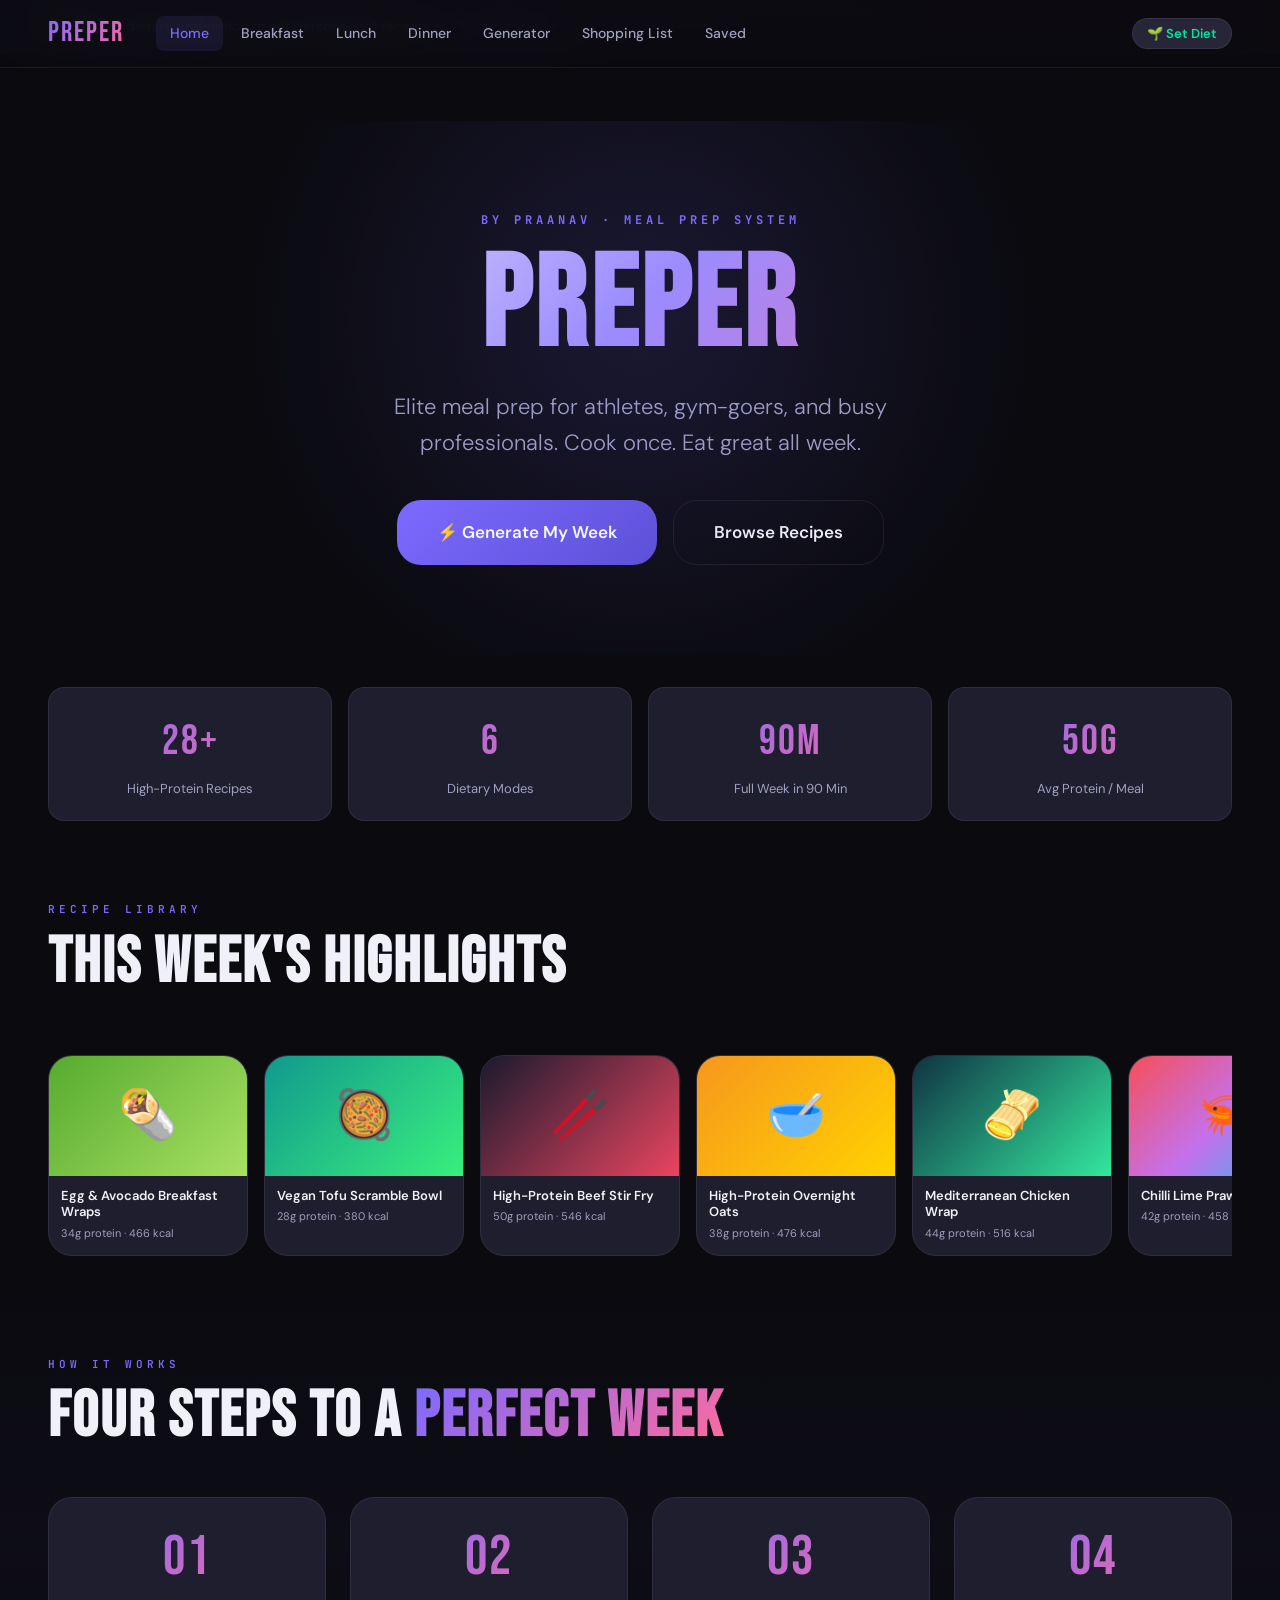
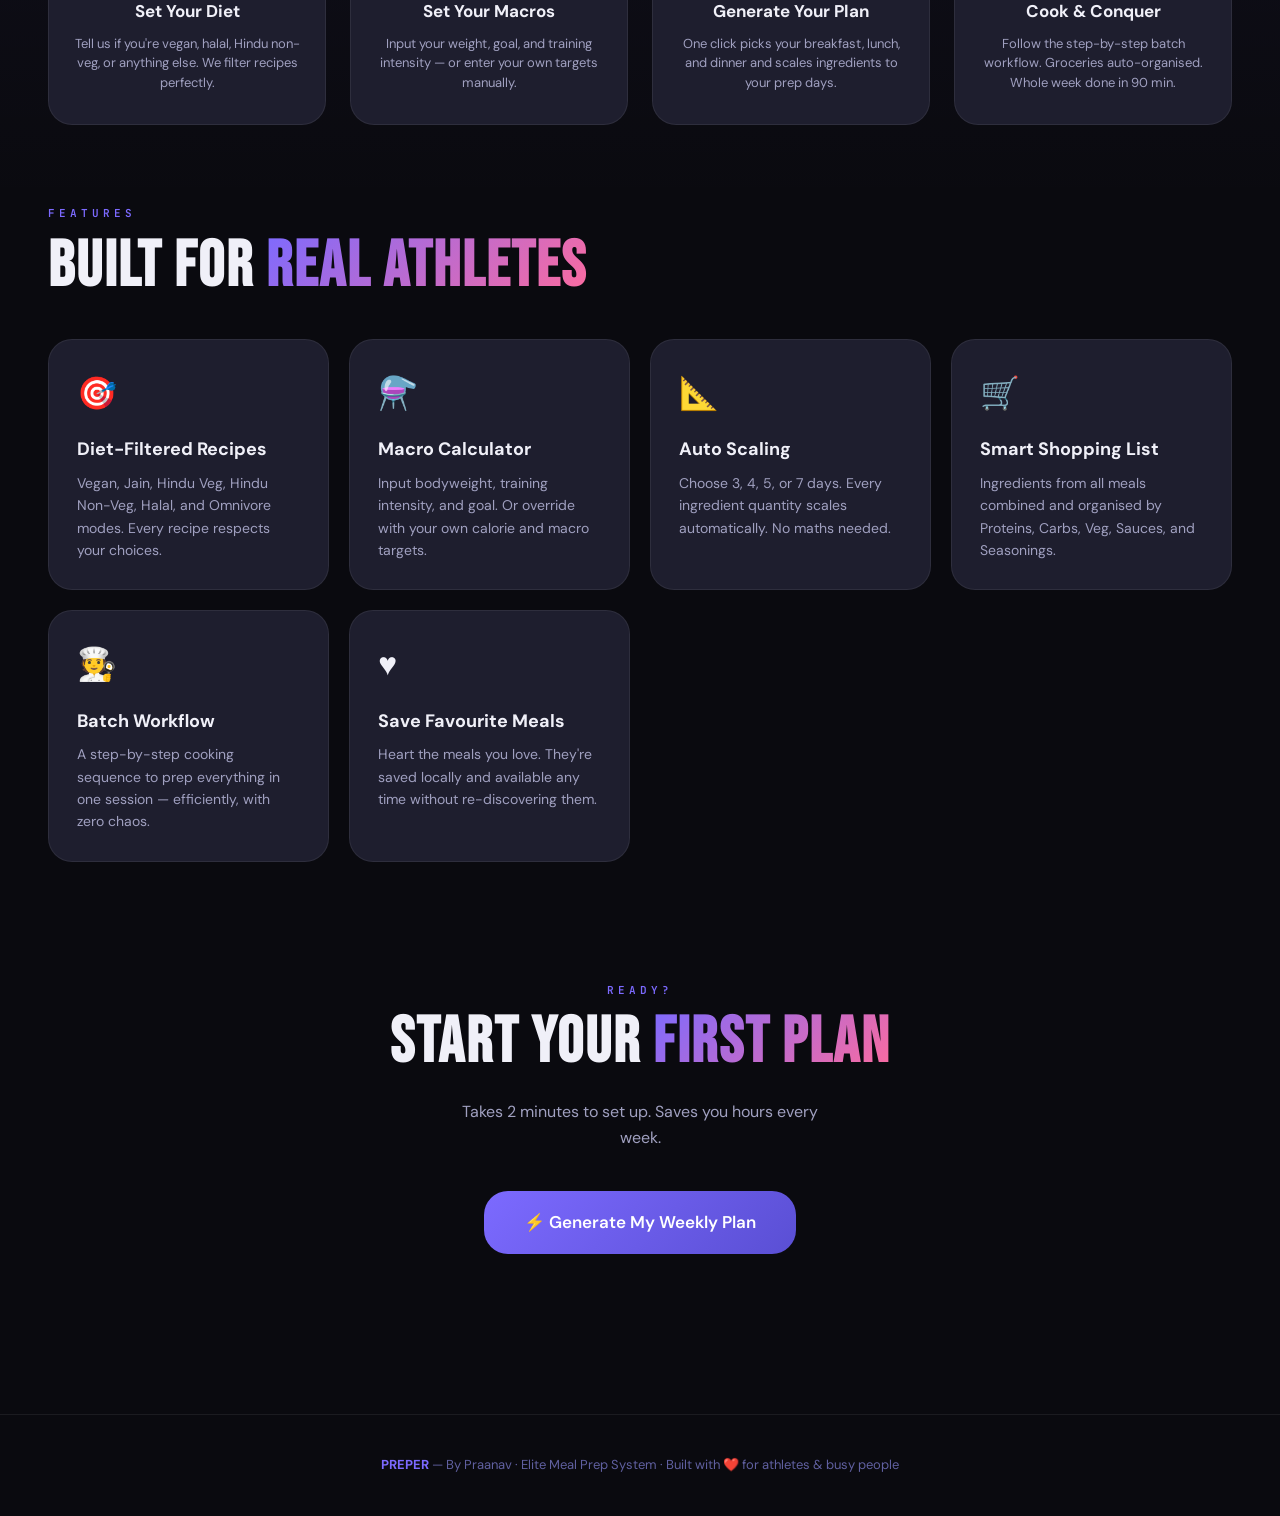
==== commit 405b18c1: "Add files via upload" ====
--- a/index.html
+++ b/index.html
@@ -178,6 +178,8 @@
 
 <script src="app.js"></script>
 <script>
+(function() {
+
 const { RECIPES, DIETARY_PREFS, getSavedDiet, saveDiet, Storage } = window.PreperApp;
 
 // ─── DIET MODAL ───────────────────────────────────────────────
@@ -262,6 +264,8 @@
     if (e.target === e.currentTarget) closeDietModal();
   });
 });
+
+})();
 </script>
 </body>
 </html>
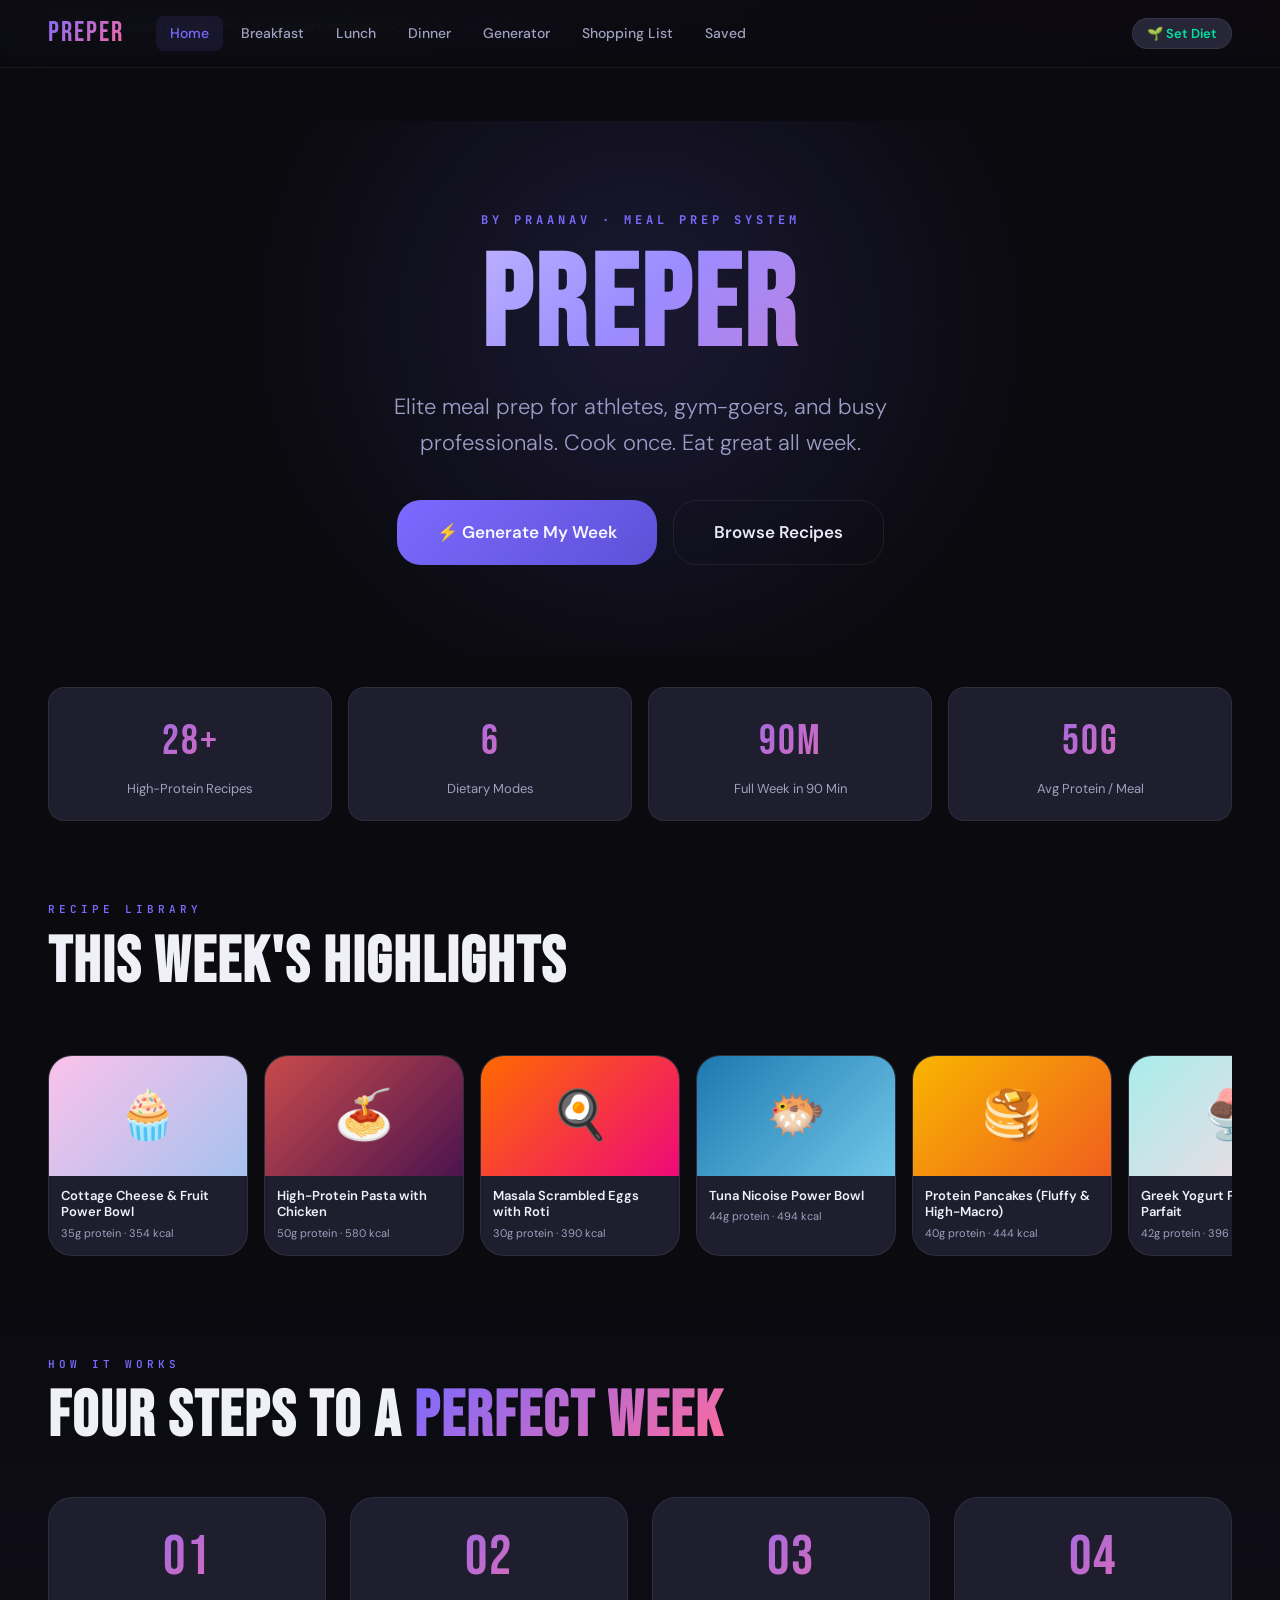
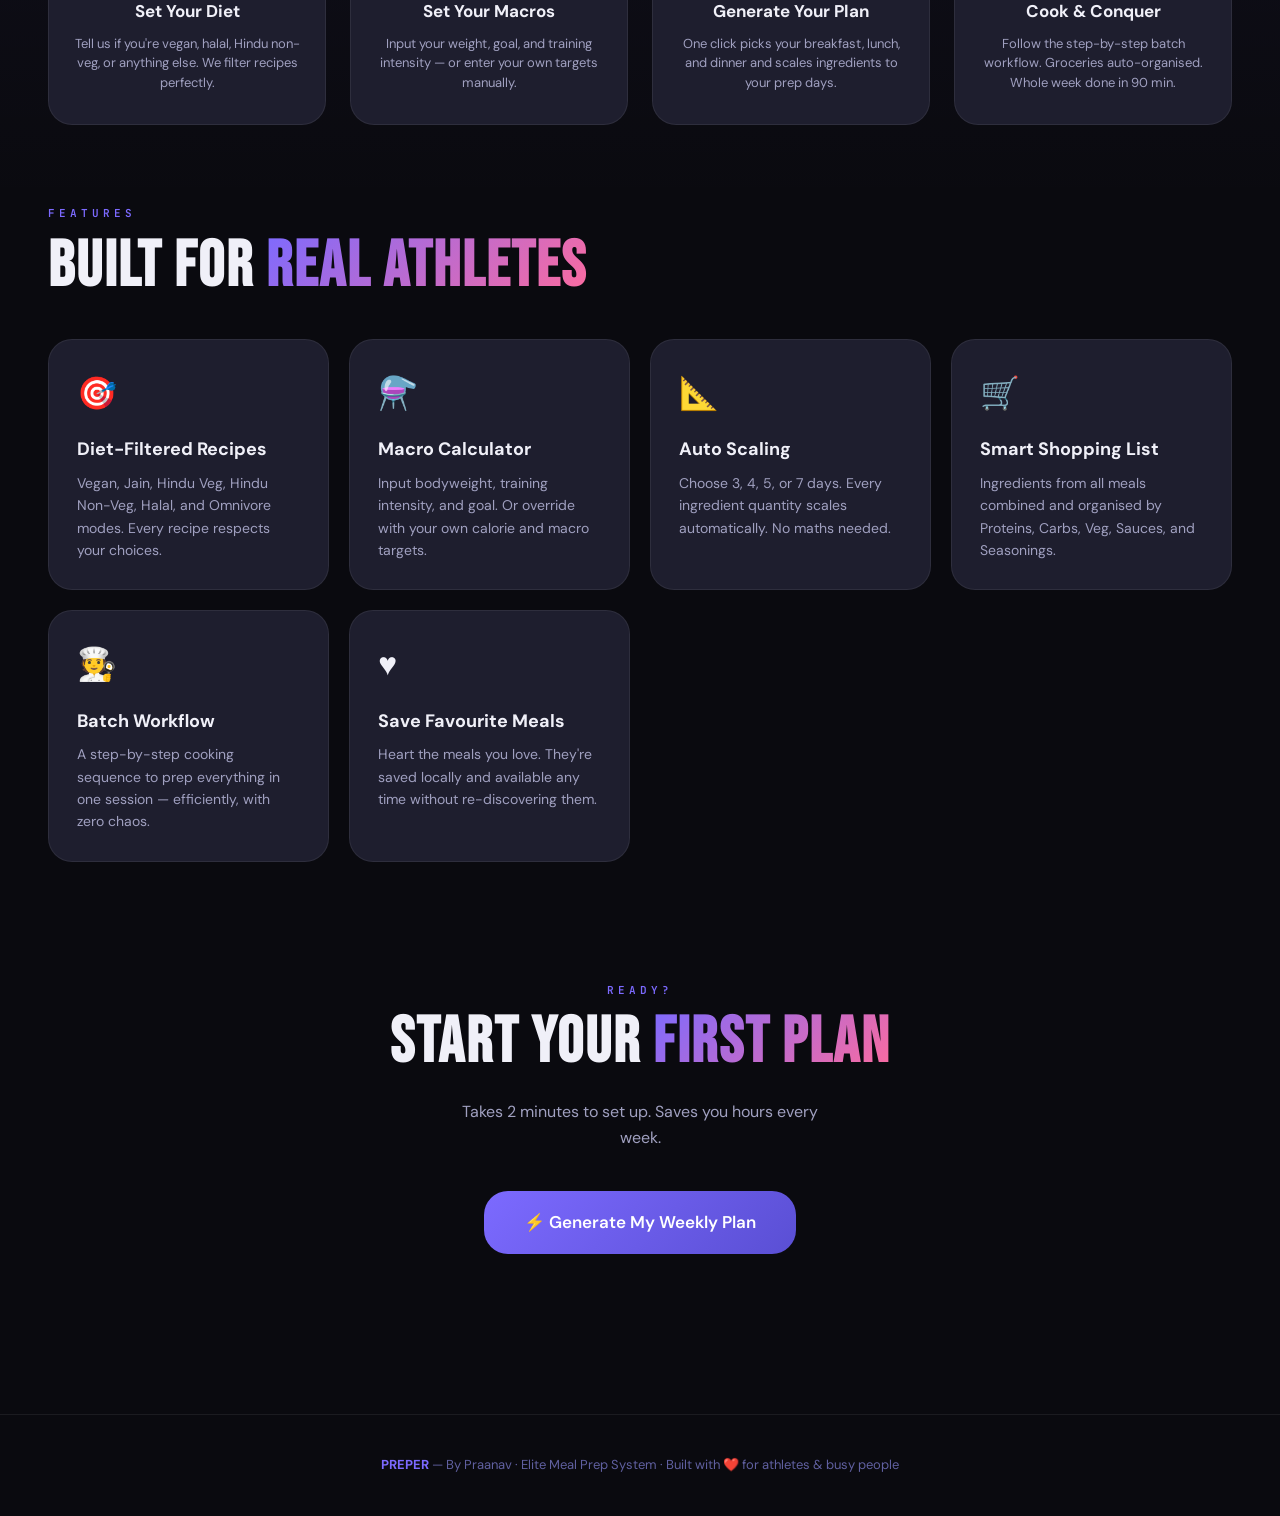
==== commit 82cc443a: "Add files via upload" ====
--- a/index.html
+++ b/index.html
@@ -178,22 +178,22 @@
 
 <script src="app.js"></script>
 <script>
-(function() {
-
-const { RECIPES, DIETARY_PREFS, getSavedDiet, saveDiet, Storage } = window.PreperApp;
+
+
+var { RECIPES, DIETARY_PREFS, getSavedDiet, saveDiet, Storage } = window.PreperApp;
 
 // ─── DIET MODAL ───────────────────────────────────────────────
-let tempDiet = null;
-
-function openDietModal() {
+window.tempDiet = null;
+
+window.openDietModal = function() {
   tempDiet = getSavedDiet();
   renderDietGrid();
   document.getElementById('dietModal').classList.add('open');
 }
-function closeDietModal() {
+window.closeDietModal = function() {
   document.getElementById('dietModal').classList.remove('open');
 }
-function renderDietGrid() {
+window.renderDietGrid = function() {
   const grid = document.getElementById('dietGrid');
   const descriptions = {
     vegan: "No animal products whatsoever",
@@ -211,12 +211,12 @@
     </div>
   `).join('');
 }
-function selectDiet(key, el) {
+window.selectDiet = function(key, el) {
   tempDiet = key;
   document.querySelectorAll('.diet-card').forEach(c => c.classList.remove('selected'));
   el.classList.add('selected');
 }
-function confirmDiet() {
+window.confirmDiet = function() {
   if (!tempDiet) { showToast('Please select a preference', 'error'); return; }
   saveDiet(tempDiet);
   updateDietBadge();
@@ -224,7 +224,7 @@
   document.getElementById('diet-banner').style.display = 'none';
   showToast(`✓ Diet set to ${DIETARY_PREFS[tempDiet].label}`, 'success');
 }
-function updateDietBadge() {
+window.updateDietBadge = function() {
   const diet = getSavedDiet();
   const badge = document.getElementById('dietBadge');
   if (diet) {
@@ -233,7 +233,7 @@
 }
 
 // ─── MEAL PREVIEW STRIP ───────────────────────────────────────
-function renderPreviewStrip() {
+window.renderPreviewStrip = function() {
   const all = [...RECIPES.breakfast, ...RECIPES.lunch, ...RECIPES.dinner];
   const picks = all.sort(() => Math.random() - 0.5).slice(0, 12);
   document.getElementById('previewStrip').innerHTML = picks.map(r => `
@@ -248,7 +248,7 @@
 }
 
 // ─── TOAST ────────────────────────────────────────────────────
-function showToast(msg, type = '') {
+window.showToast = function(msg, type = '') {
   const t = document.getElementById('toast');
   t.textContent = msg;
   t.className = `toast ${type} show`;
@@ -265,7 +265,7 @@
   });
 });
 
-})();
+
 </script>
 </body>
 </html>
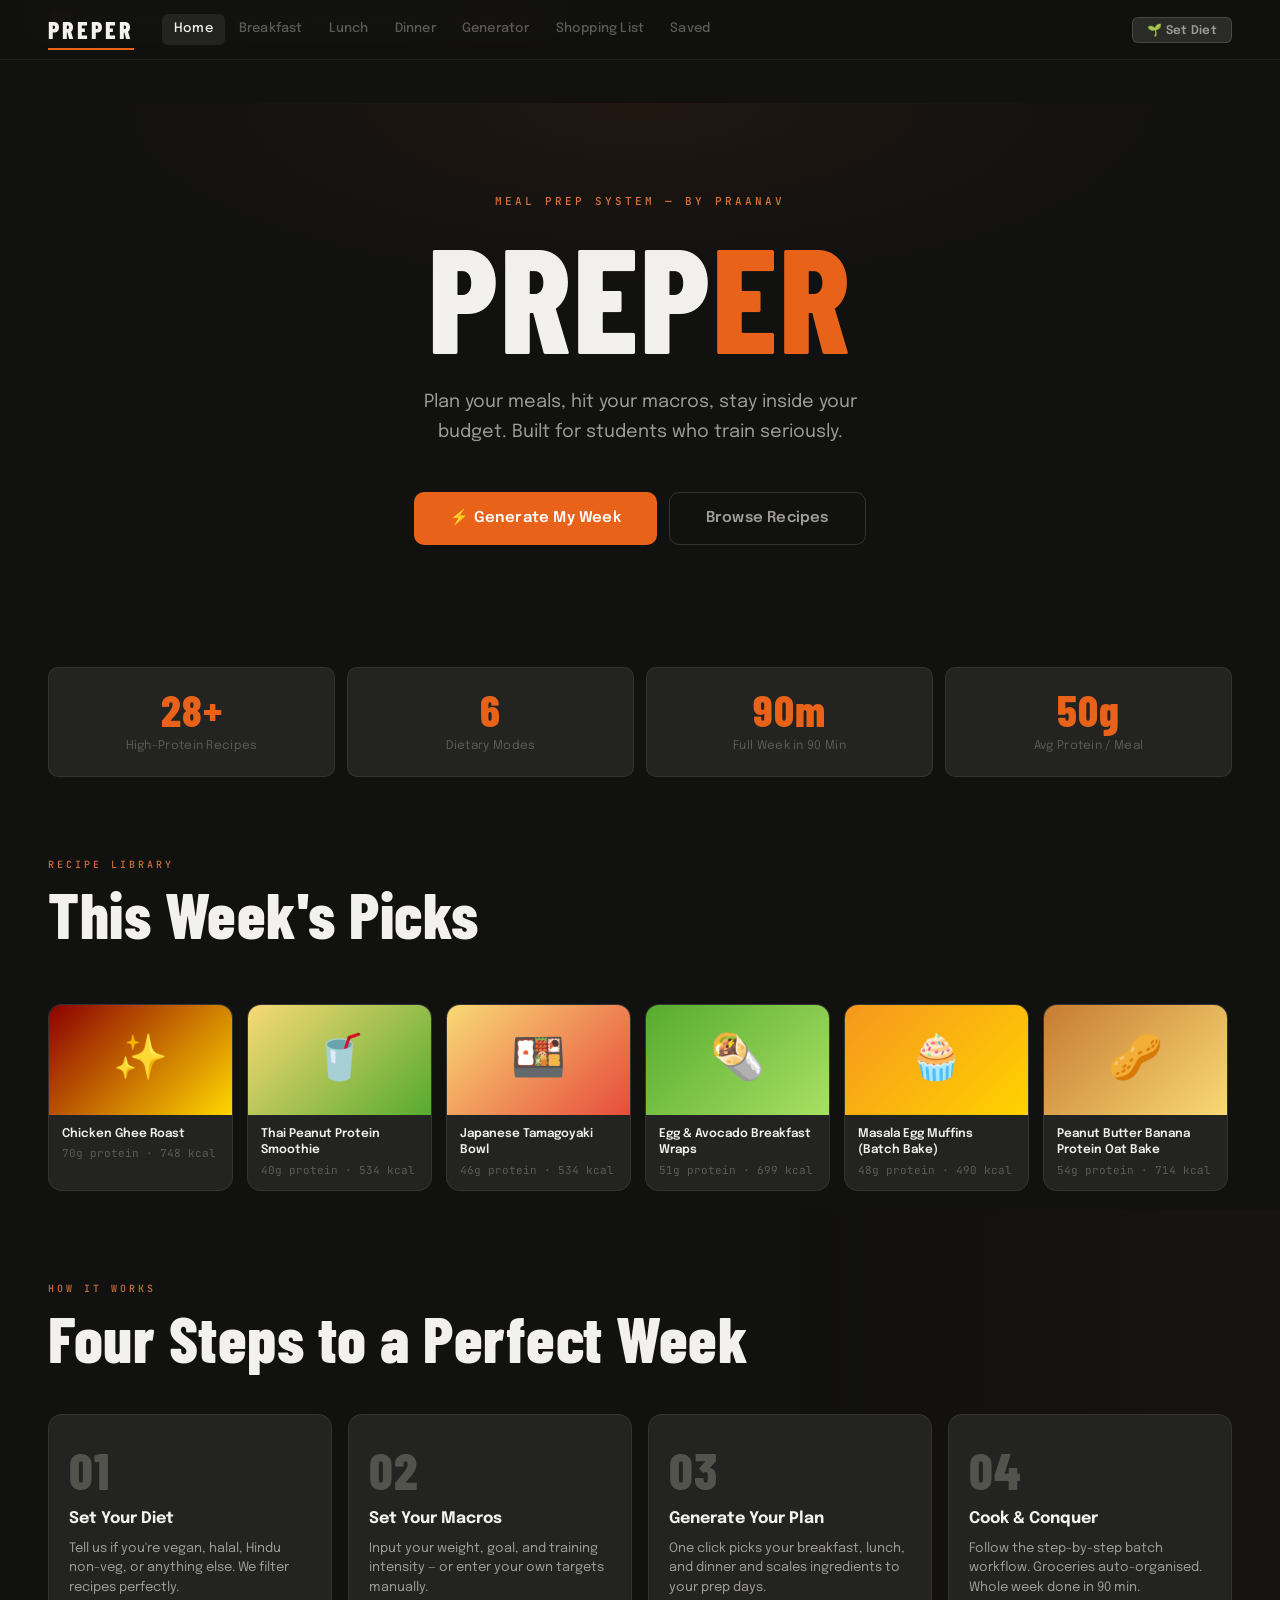
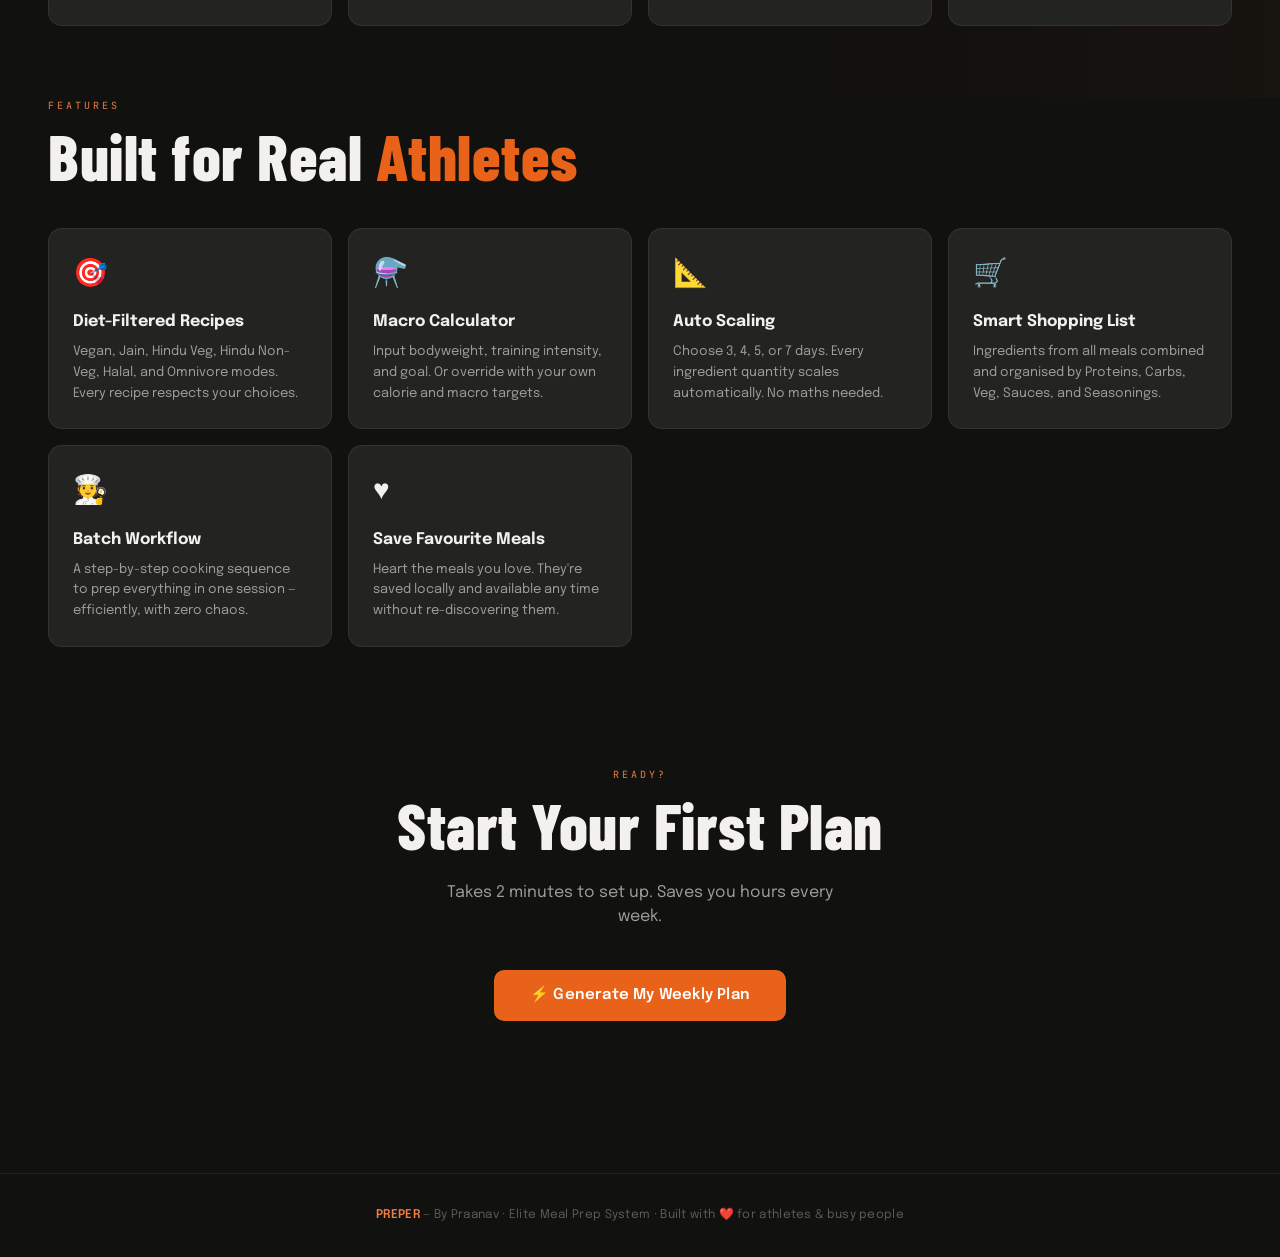
==== commit 8700ae72: "Add files via upload" ====
--- a/index.html
+++ b/index.html
@@ -34,9 +34,9 @@
   <!-- ─── HERO ─────────────────────────────────────────────────── -->
   <section class="hero">
     <div class="container">
-      <p class="hero-eyebrow">By Praanav · Meal Prep System</p>
-      <h1 class="hero-title">PREPER</h1>
-      <p class="hero-sub">Elite meal prep for athletes, gym-goers, and busy professionals. Cook once. Eat great all week.</p>
+      <p class="hero-eyebrow">Meal Prep System — By Praanav</p>
+      <h1 class="hero-title">PREP<em>ER</em></h1>
+      <p class="hero-sub">Plan your meals, hit your macros, stay inside your budget. Built for students who train seriously.</p>
       <div class="hero-actions">
         <a href="generator.html" class="btn btn-primary btn-lg">⚡ Generate My Week</a>
         <a href="breakfast.html" class="btn btn-outline btn-lg">Browse Recipes</a>
@@ -70,7 +70,7 @@
   <div class="container">
     <div class="section-header" style="padding-top:48px">
       <p class="section-eyebrow">Recipe Library</p>
-      <h2 class="section-title">This Week's Highlights</h2>
+      <h2 class="section-title">This Week's Picks</h2>
     </div>
     <div class="meal-preview-strip" id="previewStrip"></div>
   </div>
@@ -80,7 +80,7 @@
     <div class="container">
       <div class="section-header">
         <p class="section-eyebrow">How It Works</p>
-        <h2 class="section-title">Four Steps to a <span class="text-gradient">Perfect Week</span></h2>
+        <h2 class="section-title">Four Steps to a Perfect Week</h2>
       </div>
       <div class="steps-row stagger">
         <div class="step-item">
@@ -111,7 +111,7 @@
   <div class="container">
     <div class="section-header">
       <p class="section-eyebrow">Features</p>
-      <h2 class="section-title">Built for <span class="text-gradient">Real Athletes</span></h2>
+      <h2 class="section-title">Built for Real <em style="font-style:normal; color:var(--accent)">Athletes</em></h2>
     </div>
     <div class="features-grid stagger">
       <div class="feature-card">
@@ -150,7 +150,7 @@
   <!-- ─── CTA ───────────────────────────────────────────────────── -->
   <div class="container" style="text-align:center; padding: 80px 0;">
     <p class="section-eyebrow">Ready?</p>
-    <h2 class="section-title" style="margin-bottom: 24px;">Start Your <span class="text-gradient">First Plan</span></h2>
+    <h2 class="section-title" style="margin-bottom: 24px;">Start Your First Plan</h2>
     <p class="text-muted" style="font-size:16px; margin-bottom:40px; max-width:400px; margin-left:auto; margin-right:auto;">Takes 2 minutes to set up. Saves you hours every week.</p>
     <a href="generator.html" class="btn btn-primary btn-lg">⚡ Generate My Weekly Plan</a>
   </div>
--- a/style.css
+++ b/style.css
@@ -1,53 +1,74 @@
 /* ============================================================
    PREPER — By Praanav
-   style.css — Complete design system
+   style.css — Design System v2
+   Aesthetic: Athletic Editorial Dark
    ============================================================ */
 
 /* ─── FONTS ─────────────────────────────────────────────────── */
-@import url('https://fonts.googleapis.com/css2?family=Bebas+Neue&family=DM+Sans:ital,opsz,wght@0,9..40,300;0,9..40,400;0,9..40,500;0,9..40,600;0,9..40,700;1,9..40,400&family=JetBrains+Mono:wght@400;600&display=swap');
+@import url('https://fonts.googleapis.com/css2?family=Barlow+Condensed:wght@500;600;700;800&family=Epilogue:ital,wght@0,300;0,400;0,500;0,600;0,700;1,400&family=JetBrains+Mono:wght@400;500;600&display=swap');
 
 /* ─── DESIGN TOKENS ─────────────────────────────────────────── */
 :root {
-  --bg: #0a0a0f;
-  --bg-2: #12121a;
-  --bg-3: #1a1a26;
-  --surface: #1e1e2e;
-  --surface-2: #262638;
-  --border: rgba(255,255,255,0.07);
-  --border-hover: rgba(255,255,255,0.15);
-
-  --text: #f0f0f8;
-  --text-2: #a0a0c0;
-  --text-3: #6060a0;
-
-  --accent: #7c6aff;
-  --accent-2: #ff6b9d;
-  --accent-3: #00e5a0;
-  --accent-glow: rgba(124,106,255,0.3);
-
-  --protein-color: #ff6b6b;
-  --carbs-color: #ffd60a;
-  --fat-color: #4dabf7;
-
-  --gradient-brand: linear-gradient(135deg, #7c6aff, #ff6b9d);
-  --gradient-cta: linear-gradient(135deg, #7c6aff 0%, #5a4fd4 100%);
-
-  --radius: 16px;
-  --radius-sm: 8px;
-  --radius-lg: 24px;
-  --radius-xl: 32px;
-
-  --shadow: 0 4px 24px rgba(0,0,0,0.4);
-  --shadow-card: 0 8px 40px rgba(0,0,0,0.5);
-  --shadow-glow: 0 0 40px rgba(124,106,255,0.2);
-
-  --nav-h: 68px;
-  --font-display: 'Bebas Neue', sans-serif;
-  --font-body: 'DM Sans', sans-serif;
-  --font-mono: 'JetBrains Mono', monospace;
-
-  --transition: 0.2s cubic-bezier(0.4, 0, 0.2, 1);
-  --transition-slow: 0.4s cubic-bezier(0.4, 0, 0.2, 1);
+  /* Base surfaces — warm charcoal, not blue-black */
+  --bg:       #111110;
+  --bg-2:     #181817;
+  --bg-3:     #1f1f1d;
+  --surface:  #232321;
+  --surface-2:#2a2a27;
+
+  /* Borders — warm, not blue-tinted */
+  --border:       rgba(255,255,240,0.07);
+  --border-hover: rgba(255,255,240,0.14);
+  --border-strong:rgba(255,255,240,0.22);
+
+  /* Text */
+  --text:   #f2f1ee;
+  --text-2: #9e9c96;
+  --text-3: #5c5b56;
+
+  /* Brand — turmeric orange. One strong color, used sparingly. */
+  --accent:      #E8621A;
+  --accent-dim:  rgba(232,98,26,0.12);
+  --accent-glow: rgba(232,98,26,0.22);
+  --accent-text: #f07d42;  /* slightly lighter for text on dark */
+
+  /* Macro colors — muted, not neon */
+  --protein-color: #e05c5c;
+  --carbs-color:   #d4a827;
+  --fat-color:     #5b9bd5;
+
+  /* Secondary palette */
+  --green:    #4caf7d;
+  --green-dim:rgba(76,175,125,0.12);
+  --red:      #d94f4f;
+  --red-dim:  rgba(217,79,79,0.12);
+  --amber:    #d4892a;
+  --amber-dim:rgba(212,137,42,0.12);
+
+  /* Radius — less aggressive rounding */
+  --radius:    10px;
+  --radius-sm: 6px;
+  --radius-lg: 14px;
+  --radius-xl: 20px;
+
+  /* Shadows — warm-tinted, not cold */
+  --shadow:      0 2px 12px rgba(0,0,0,0.35);
+  --shadow-card: 0 4px 24px rgba(0,0,0,0.45);
+  --shadow-lift: 0 8px 32px rgba(0,0,0,0.55);
+
+  /* Nav */
+  --nav-h: 60px;
+
+  /* Typography */
+  --font-display: 'Barlow Condensed', sans-serif;
+  --font-body:    'Epilogue', sans-serif;
+  --font-mono:    'JetBrains Mono', monospace;
+
+  /* Motion */
+  --ease:      cubic-bezier(0.16, 1, 0.3, 1);
+  --ease-in:   cubic-bezier(0.4, 0, 1, 1);
+  --transition: 0.18s cubic-bezier(0.16, 1, 0.3, 1);
+  --transition-slow: 0.35s cubic-bezier(0.16, 1, 0.3, 1);
 }
 
 /* ─── RESET ──────────────────────────────────────────────────── */
@@ -59,8 +80,9 @@
   background: var(--bg);
   color: var(--text);
   min-height: 100vh;
-  line-height: 1.6;
+  line-height: 1.55;
   -webkit-font-smoothing: antialiased;
+  -moz-osx-font-smoothing: grayscale;
 }
 
 a { color: inherit; text-decoration: none; }
@@ -70,70 +92,81 @@
 input, select, textarea { font-family: var(--font-body); }
 
 /* ─── SCROLLBAR ──────────────────────────────────────────────── */
-::-webkit-scrollbar { width: 6px; }
-::-webkit-scrollbar-track { background: var(--bg-2); }
+::-webkit-scrollbar { width: 5px; height: 5px; }
+::-webkit-scrollbar-track { background: transparent; }
 ::-webkit-scrollbar-thumb { background: var(--surface-2); border-radius: 99px; }
-::-webkit-scrollbar-thumb:hover { background: var(--accent); }
+::-webkit-scrollbar-thumb:hover { background: var(--text-3); }
 
 /* ─── NAV ────────────────────────────────────────────────────── */
 .nav {
   position: fixed; top: 0; left: 0; right: 0; z-index: 100;
   height: var(--nav-h);
   display: flex; align-items: center;
-  background: rgba(10,10,15,0.85);
-  backdrop-filter: blur(20px);
+  background: rgba(17,17,16,0.92);
+  backdrop-filter: blur(16px) saturate(1.4);
   border-bottom: 1px solid var(--border);
   padding: 0 clamp(16px, 4vw, 48px);
-  gap: 32px;
+  gap: 28px;
 }
 
 .nav-brand {
   font-family: var(--font-display);
-  font-size: 28px;
-  letter-spacing: 2px;
-  background: var(--gradient-brand);
-  -webkit-background-clip: text;
-  -webkit-text-fill-color: transparent;
-  background-clip: text;
+  font-size: 24px;
+  font-weight: 800;
+  letter-spacing: 3px;
+  color: var(--text);
   white-space: nowrap;
   flex-shrink: 0;
+  /* Subtle orange underline instead of gradient fill */
+  position: relative;
+}
+.nav-brand::after {
+  content: '';
+  position: absolute;
+  bottom: -2px; left: 0;
+  width: 100%; height: 2px;
+  background: var(--accent);
 }
 
 .nav-links {
-  display: flex; align-items: center; gap: 4px;
+  display: flex; align-items: center; gap: 2px;
   flex: 1; overflow-x: auto;
   scrollbar-width: none;
 }
 .nav-links::-webkit-scrollbar { display: none; }
 
 .nav-link {
-  padding: 6px 14px;
-  border-radius: 8px;
-  font-size: 14px;
+  padding: 5px 12px;
+  border-radius: var(--radius-sm);
+  font-size: 13px;
   font-weight: 500;
-  color: var(--text-2);
+  color: var(--text-3);
   transition: var(--transition);
   white-space: nowrap;
-  position: relative;
+  letter-spacing: 0.2px;
 }
 .nav-link:hover { color: var(--text); background: var(--surface); }
-.nav-link.active {
-  color: var(--accent);
-  background: rgba(124,106,255,0.1);
+.nav-link.active { color: var(--text); background: var(--surface); }
+.nav-link.active::before {
+  /* No color here — just a subtle bg */
 }
 
 .nav-diet-badge {
   margin-left: auto; flex-shrink: 0;
-  font-size: 13px; font-weight: 600;
-  padding: 6px 14px;
-  border-radius: 99px;
+  font-size: 12px; font-weight: 600;
+  padding: 5px 14px;
+  border-radius: var(--radius-sm);
   background: var(--surface-2);
-  border: 1px solid var(--border);
-  color: var(--accent-3);
+  border: 1px solid var(--border-hover);
+  color: var(--text-2);
   cursor: pointer;
   transition: var(--transition);
-}
-.nav-diet-badge:hover { border-color: var(--accent-3); }
+  letter-spacing: 0.3px;
+}
+.nav-diet-badge:hover {
+  border-color: var(--accent);
+  color: var(--accent-text);
+}
 
 /* ─── MAIN LAYOUT ────────────────────────────────────────────── */
 main {
@@ -142,7 +175,7 @@
 }
 
 .container {
-  max-width: 1280px;
+  max-width: 1300px;
   margin: 0 auto;
   padding: 0 clamp(16px, 4vw, 48px);
 }
@@ -152,138 +185,160 @@
   display: none;
   align-items: center;
   gap: 16px;
-  padding: 14px clamp(16px, 4vw, 48px);
-  background: linear-gradient(90deg, rgba(124,106,255,0.15), rgba(255,107,157,0.08));
-  border-bottom: 1px solid rgba(124,106,255,0.2);
-  font-size: 14px;
+  padding: 11px clamp(16px, 4vw, 48px);
+  background: var(--bg-2);
+  border-bottom: 1px solid var(--border);
+  font-size: 13px;
+  color: var(--text-2);
 }
 .diet-banner a {
-  color: var(--accent);
+  color: var(--accent-text);
   font-weight: 600;
-  text-decoration: underline;
   text-underline-offset: 3px;
 }
 .diet-banner-close {
-  margin-left: auto; background: none; color: var(--text-3); font-size: 18px;
+  margin-left: auto; background: none; color: var(--text-3);
+  font-size: 18px; line-height: 1;
 }
 
 /* ─── HERO ───────────────────────────────────────────────────── */
 .hero {
   position: relative; overflow: hidden;
-  padding: clamp(60px, 10vh, 120px) 0;
+  padding: clamp(64px, 10vh, 120px) 0;
   text-align: center;
 }
 
+/* Subtle warm grain texture instead of glow blob */
 .hero::before {
   content: '';
-  position: absolute; top: -200px; left: 50%; transform: translateX(-50%);
-  width: 800px; height: 800px;
-  background: radial-gradient(ellipse, rgba(124,106,255,0.15) 0%, transparent 70%);
+  position: absolute; inset: 0;
+  background-image:
+    radial-gradient(ellipse 60% 50% at 50% 0%, rgba(232,98,26,0.07) 0%, transparent 70%);
   pointer-events: none;
 }
 
 .hero-eyebrow {
-  font-size: 12px; font-weight: 700; letter-spacing: 4px;
+  font-family: var(--font-mono);
+  font-size: 11px; font-weight: 500; letter-spacing: 3px;
   text-transform: uppercase;
-  color: var(--accent);
+  color: var(--accent-text);
   margin-bottom: 20px;
-  font-family: var(--font-mono);
+  opacity: 0.9;
 }
 
 .hero-title {
   font-family: var(--font-display);
-  font-size: clamp(56px, 10vw, 130px);
-  letter-spacing: 4px;
-  line-height: 0.9;
-  background: linear-gradient(135deg, #ffffff 0%, #a090ff 50%, #ff6b9d 100%);
-  -webkit-background-clip: text;
-  -webkit-text-fill-color: transparent;
-  background-clip: text;
-  margin-bottom: 24px;
+  font-size: clamp(72px, 12vw, 148px);
+  font-weight: 800;
+  letter-spacing: 2px;
+  line-height: 0.88;
+  color: var(--text);
+  margin-bottom: 28px;
+}
+/* Single word gets accent color — not gradient fill */
+.hero-title em {
+  font-style: normal;
+  color: var(--accent);
 }
 
 .hero-sub {
-  font-size: clamp(16px, 2.5vw, 22px);
+  font-size: clamp(15px, 2vw, 18px);
   color: var(--text-2);
-  max-width: 560px;
-  margin: 0 auto 40px;
-  font-weight: 300;
+  max-width: 480px;
+  margin: 0 auto 44px;
+  font-weight: 400;
+  line-height: 1.65;
 }
 
 .hero-actions {
-  display: flex; gap: 16px; justify-content: center; flex-wrap: wrap;
+  display: flex; gap: 12px; justify-content: center; flex-wrap: wrap;
 }
 
 /* ─── BUTTONS ────────────────────────────────────────────────── */
 .btn {
-  display: inline-flex; align-items: center; gap: 8px;
-  padding: 14px 28px;
-  border-radius: var(--radius);
-  font-size: 15px; font-weight: 600;
+  display: inline-flex; align-items: center; gap: 7px;
+  padding: 11px 24px;
+  border-radius: var(--radius-sm);
+  font-size: 14px; font-weight: 600;
   transition: var(--transition);
   cursor: pointer;
   border: none;
-}
+  letter-spacing: 0.2px;
+  position: relative;
+  overflow: hidden;
+}
+
+/* Ripple on click */
+.btn::after {
+  content: '';
+  position: absolute; inset: 0;
+  background: rgba(255,255,255,0.06);
+  opacity: 0;
+  transition: opacity 0.15s;
+}
+.btn:active::after { opacity: 1; }
 
 .btn-primary {
-  background: var(--gradient-cta);
+  background: var(--accent);
   color: #fff;
-  box-shadow: 0 0 0 0 var(--accent-glow);
 }
 .btn-primary:hover {
-  transform: translateY(-2px);
-  box-shadow: 0 8px 32px rgba(124,106,255,0.4);
-}
-.btn-primary:active { transform: translateY(0); }
+  background: #d4571a;
+  transform: translateY(-1px);
+  box-shadow: 0 4px 20px rgba(232,98,26,0.35);
+}
+.btn-primary:active { transform: translateY(0); box-shadow: none; }
 
 .btn-outline {
   background: transparent;
+  color: var(--text-2);
+  border: 1px solid var(--border-hover);
+}
+.btn-outline:hover {
+  border-color: var(--border-strong);
   color: var(--text);
-  border: 1px solid var(--border);
-}
-.btn-outline:hover {
-  border-color: var(--accent);
-  color: var(--accent);
-  background: rgba(124,106,255,0.05);
-}
+  background: var(--surface);
+}
+.btn-outline:active { background: var(--surface-2); }
 
 .btn-ghost {
   background: transparent;
-  color: var(--text-2);
-  padding: 10px 20px;
-}
-.btn-ghost:hover { color: var(--text); background: var(--surface); }
-
-.btn-sm { padding: 8px 16px; font-size: 13px; border-radius: var(--radius-sm); }
-.btn-lg { padding: 18px 40px; font-size: 17px; border-radius: var(--radius-lg); }
+  color: var(--text-3);
+  padding: 9px 18px;
+}
+.btn-ghost:hover { color: var(--text-2); background: var(--surface); }
+
+.btn-sm { padding: 7px 14px; font-size: 12px; }
+.btn-lg { padding: 14px 36px; font-size: 15px; border-radius: var(--radius); }
 
 /* ─── SECTION HEADERS ────────────────────────────────────────── */
-.section-header {
-  margin-bottom: 40px;
-}
+.section-header { margin-bottom: 40px; }
 .section-eyebrow {
   font-family: var(--font-mono);
-  font-size: 11px; font-weight: 600; letter-spacing: 4px;
-  text-transform: uppercase; color: var(--accent);
-  margin-bottom: 12px;
+  font-size: 10px; font-weight: 500; letter-spacing: 3px;
+  text-transform: uppercase; color: var(--accent-text);
+  margin-bottom: 10px;
+  opacity: 0.85;
 }
 .section-title {
   font-family: var(--font-display);
-  font-size: clamp(36px, 6vw, 64px);
-  letter-spacing: 2px;
-  line-height: 1;
+  font-size: clamp(38px, 5.5vw, 64px);
+  font-weight: 800;
+  letter-spacing: 0.5px;
+  line-height: 1.0;
+  color: var(--text);
 }
 .section-desc {
-  color: var(--text-2); font-size: 16px; margin-top: 12px;
-  max-width: 500px;
+  color: var(--text-2); font-size: 15px; margin-top: 12px;
+  max-width: 480px; line-height: 1.65;
 }
 
 /* ─── RECIPE GRID ────────────────────────────────────────────── */
 .recipe-grid {
   display: grid;
-  grid-template-columns: repeat(auto-fill, minmax(min(320px, 100%), 1fr));
-  gap: 24px;
-  padding: 40px 0;
+  grid-template-columns: repeat(auto-fill, minmax(min(300px, 100%), 1fr));
+  gap: 20px;
+  padding: 36px 0;
 }
 
 /* ─── RECIPE CARD ────────────────────────────────────────────── */
@@ -292,124 +347,148 @@
   border-radius: var(--radius-lg);
   border: 1px solid var(--border);
   overflow: hidden;
-  transition: var(--transition-slow);
+  transition: transform var(--transition-slow), border-color var(--transition), box-shadow var(--transition-slow);
   display: flex; flex-direction: column;
 }
 .recipe-card:hover {
   border-color: var(--border-hover);
-  transform: translateY(-4px);
-  box-shadow: var(--shadow-card);
+  transform: translateY(-3px);
+  box-shadow: var(--shadow-lift);
+}
+.recipe-card:hover .card-emoji {
+  transform: scale(1.06) rotate(-2deg);
 }
 
 .card-hero {
-  position: relative; height: 160px;
+  position: relative; height: 150px;
   display: flex; align-items: center; justify-content: center;
-}
+  /* Keep recipe gradients — they're content, not chrome */
+}
+
 .card-emoji {
-  font-size: 64px;
-  filter: drop-shadow(0 4px 12px rgba(0,0,0,0.4));
+  font-size: 58px;
+  transition: transform var(--transition-slow);
+  filter: drop-shadow(0 3px 8px rgba(0,0,0,0.35));
 }
 
 .save-btn {
-  position: absolute; top: 12px; right: 12px;
-  background: rgba(0,0,0,0.4);
+  position: absolute; top: 10px; right: 10px;
+  background: rgba(0,0,0,0.45);
   backdrop-filter: blur(8px);
-  color: #fff; border: 1px solid rgba(255,255,255,0.2);
-  border-radius: 99px; padding: 6px 14px;
-  font-size: 12px; font-weight: 600;
+  color: var(--text-2); border: 1px solid rgba(255,255,255,0.12);
+  border-radius: var(--radius-sm); padding: 5px 12px;
+  font-size: 11px; font-weight: 600;
   transition: var(--transition);
-}
-.save-btn:hover { background: rgba(255,107,157,0.3); border-color: var(--accent-2); }
-.save-btn.saved { background: rgba(255,107,157,0.4); color: var(--accent-2); border-color: var(--accent-2); }
+  letter-spacing: 0.3px;
+}
+.save-btn:hover { color: #fff; border-color: rgba(255,255,255,0.3); background: rgba(0,0,0,0.6); }
+.save-btn.saved { background: rgba(232,98,26,0.35); color: #fff; border-color: var(--accent); }
 
 .card-body {
-  padding: 20px; flex: 1; display: flex; flex-direction: column; gap: 12px;
+  padding: 18px 20px; flex: 1; display: flex; flex-direction: column; gap: 10px;
 }
 
 .card-title {
-  font-size: 18px; font-weight: 700; line-height: 1.3;
+  font-size: 16px; font-weight: 700; line-height: 1.3;
+  color: var(--text);
 }
 
 .card-meta {
-  display: flex; flex-wrap: wrap; gap: 8px;
+  display: flex; flex-wrap: wrap; gap: 6px;
 }
 .card-meta span {
-  font-size: 12px; color: var(--text-2);
-  background: var(--bg-3); padding: 4px 10px;
-  border-radius: 99px;
-}
-
-.macro-pills {
-  display: flex; gap: 8px;
-}
+  font-size: 11px; color: var(--text-3);
+  background: var(--bg-3);
+  border: 1px solid var(--border);
+  padding: 3px 9px;
+  border-radius: 4px;
+  letter-spacing: 0.2px;
+}
+
+.macro-pills { display: flex; gap: 6px; }
 .pill {
   font-family: var(--font-mono);
-  font-size: 11px; font-weight: 600;
-  padding: 4px 10px; border-radius: 99px;
-}
-.pill.protein { background: rgba(255,107,107,0.15); color: var(--protein-color); }
-.pill.carbs { background: rgba(255,214,10,0.15); color: var(--carbs-color); }
-.pill.fat { background: rgba(77,171,247,0.15); color: var(--fat-color); }
+  font-size: 10px; font-weight: 600;
+  padding: 3px 9px; border-radius: 4px;
+  letter-spacing: 0.3px;
+}
+.pill.protein { background: rgba(224,92,92,0.14); color: var(--protein-color); }
+.pill.carbs   { background: rgba(212,168,39,0.14); color: var(--carbs-color); }
+.pill.fat     { background: rgba(91,155,213,0.14); color: var(--fat-color); }
 
 /* ─── DETAILS / ACCORDION ────────────────────────────────────── */
 .card-details {
   border-top: 1px solid var(--border);
-  padding-top: 12px;
+  padding-top: 11px;
 }
 .card-details summary {
-  font-size: 13px; font-weight: 600; color: var(--accent);
+  font-size: 12px; font-weight: 600; color: var(--text-2);
   cursor: pointer; list-style: none;
   display: flex; align-items: center; gap: 6px;
-}
+  transition: color var(--transition);
+}
+.card-details summary:hover { color: var(--text); }
 .card-details summary::-webkit-details-marker { display: none; }
-.card-details[open] summary { margin-bottom: 10px; }
-
-.ingredient-list { display: flex; flex-direction: column; gap: 6px; margin-top: 8px; }
+.card-details[open] summary { margin-bottom: 10px; color: var(--text); }
+
+.ingredient-list { display: flex; flex-direction: column; gap: 5px; margin-top: 8px; }
 .ingredient-list li {
-  display: flex; gap: 8px; font-size: 13px; color: var(--text-2);
+  display: flex; gap: 10px; font-size: 12px; color: var(--text-2);
   padding: 4px 0; border-bottom: 1px solid var(--border);
 }
 .ingredient-list li:last-child { border-bottom: none; }
-.ing-qty { font-weight: 600; color: var(--text); font-family: var(--font-mono); min-width: 50px; }
-
-.steps-list { display: flex; flex-direction: column; gap: 10px; margin-top: 8px; counter-reset: steps; }
+.ing-qty {
+  font-weight: 600; color: var(--text);
+  font-family: var(--font-mono); min-width: 48px;
+  font-size: 11px;
+}
+
+.steps-list {
+  display: flex; flex-direction: column; gap: 9px; margin-top: 8px;
+  counter-reset: steps;
+}
 .steps-list li {
-  font-size: 13px; color: var(--text-2); padding-left: 28px;
+  font-size: 12px; color: var(--text-2); padding-left: 26px;
   position: relative; counter-increment: steps; line-height: 1.5;
 }
 .steps-list li::before {
   content: counter(steps);
   position: absolute; left: 0; top: 1px;
-  width: 20px; height: 20px; border-radius: 50%;
-  background: rgba(124,106,255,0.2); color: var(--accent);
+  width: 18px; height: 18px; border-radius: 4px;
+  background: var(--bg-3); border: 1px solid var(--border);
+  color: var(--text-3);
   font-size: 10px; font-weight: 700; font-family: var(--font-mono);
   display: flex; align-items: center; justify-content: center;
 }
 
-.card-details p { font-size: 13px; color: var(--text-2); margin-bottom: 6px; line-height: 1.5; }
-.card-details p strong { color: var(--text); }
+.card-details p { font-size: 12px; color: var(--text-2); margin-bottom: 5px; line-height: 1.5; }
+.card-details p strong { color: var(--text); font-weight: 600; }
 
 /* ─── FILTER BAR ──────────────────────────────────────────────── */
 .filter-bar {
-  display: flex; align-items: center; gap: 12px;
+  display: flex; align-items: center; gap: 8px;
   padding: 20px 0; flex-wrap: wrap;
 }
-.filter-label { font-size: 13px; font-weight: 600; color: var(--text-2); }
+.filter-label { font-size: 12px; font-weight: 600; color: var(--text-3); letter-spacing: 0.5px; }
 .filter-chip {
-  padding: 8px 18px; border-radius: 99px;
+  padding: 6px 16px; border-radius: var(--radius-sm);
   background: var(--surface); border: 1px solid var(--border);
-  color: var(--text-2); font-size: 13px; font-weight: 500;
+  color: var(--text-2); font-size: 12px; font-weight: 500;
   cursor: pointer; transition: var(--transition);
-}
-.filter-chip:hover { border-color: var(--accent); color: var(--accent); }
-.filter-chip.active { background: rgba(124,106,255,0.15); border-color: var(--accent); color: var(--accent); }
+  letter-spacing: 0.2px;
+}
+.filter-chip:hover { border-color: var(--border-hover); color: var(--text); }
+.filter-chip.active {
+  background: var(--accent-dim);
+  border-color: var(--accent);
+  color: var(--accent-text);
+}
 
 /* ─── STATS GRID ──────────────────────────────────────────────── */
 .stats-grid {
   display: grid;
-  grid-template-columns: repeat(auto-fit, minmax(160px, 1fr));
-  gap: 16px;
-  margin: 32px 0;
+  grid-template-columns: repeat(auto-fit, minmax(150px, 1fr));
+  gap: 12px; margin: 32px 0;
 }
 .stat-card {
   background: var(--surface);
@@ -417,109 +496,152 @@
   border-radius: var(--radius);
   padding: 20px;
   text-align: center;
-}
+  transition: border-color var(--transition);
+}
+.stat-card:hover { border-color: var(--border-hover); }
 .stat-value {
   font-family: var(--font-display);
-  font-size: 42px; letter-spacing: 2px;
-  background: var(--gradient-brand);
-  -webkit-background-clip: text; -webkit-text-fill-color: transparent; background-clip: text;
-}
-.stat-label { font-size: 13px; color: var(--text-2); margin-top: 4px; }
+  font-size: 44px; font-weight: 800;
+  letter-spacing: 1px;
+  color: var(--accent);
+  line-height: 1;
+}
+.stat-label { font-size: 12px; color: var(--text-3); margin-top: 5px; letter-spacing: 0.3px; }
 
 /* ─── FEATURE CARDS ───────────────────────────────────────────── */
 .features-grid {
   display: grid;
-  grid-template-columns: repeat(auto-fit, minmax(240px, 1fr));
-  gap: 20px; margin: 40px 0;
+  grid-template-columns: repeat(auto-fit, minmax(230px, 1fr));
+  gap: 16px; margin: 40px 0;
 }
 .feature-card {
   background: var(--surface);
   border: 1px solid var(--border);
   border-radius: var(--radius-lg);
-  padding: 28px;
+  padding: 24px;
   transition: var(--transition);
 }
-.feature-card:hover { border-color: var(--accent); background: var(--surface-2); }
-.feature-icon { font-size: 32px; margin-bottom: 16px; }
-.feature-title { font-size: 18px; font-weight: 700; margin-bottom: 8px; }
-.feature-desc { font-size: 14px; color: var(--text-2); line-height: 1.6; }
-
-/* ─── GENERATOR PAGE ──────────────────────────────────────────── */
+.feature-card:hover {
+  border-color: var(--border-hover);
+  background: var(--surface-2);
+  transform: translateY(-2px);
+  box-shadow: var(--shadow-card);
+}
+.feature-icon { font-size: 28px; margin-bottom: 14px; }
+.feature-title { font-size: 16px; font-weight: 700; margin-bottom: 7px; }
+.feature-desc { font-size: 13px; color: var(--text-2); line-height: 1.6; }
+
+/* ─── GENERATOR LAYOUT ────────────────────────────────────────── */
 .generator-layout {
-  display: grid; grid-template-columns: 300px 1fr;
-  gap: 32px; padding: 40px 0;
+  display: grid; grid-template-columns: 296px 1fr;
+  gap: 28px; padding: 36px 0;
+  align-items: start;
 }
 @media (max-width: 900px) { .generator-layout { grid-template-columns: 1fr; } }
 
 .generator-sidebar {
-  display: flex; flex-direction: column; gap: 24px;
-}
-
+  display: flex; flex-direction: column; gap: 16px;
+  position: sticky; top: calc(var(--nav-h) + 20px);
+}
+@media (max-width: 900px) { .generator-sidebar { position: static; } }
+
+/* ─── GENERATOR CARDS ─────────────────────────────────────────── */
 .gen-card {
   background: var(--surface);
   border: 1px solid var(--border);
   border-radius: var(--radius-lg);
-  padding: 24px;
+  padding: 20px;
 }
 .gen-card-title {
-  font-size: 14px; font-weight: 700; letter-spacing: 1px;
-  text-transform: uppercase; color: var(--accent);
-  margin-bottom: 16px; font-family: var(--font-mono);
+  font-size: 11px; font-weight: 700; letter-spacing: 1.5px;
+  text-transform: uppercase; color: var(--text-3);
+  margin-bottom: 14px;
+  font-family: var(--font-mono);
 }
 
 .day-selector {
   display: grid; grid-template-columns: 1fr 1fr;
-  gap: 8px;
+  gap: 6px;
 }
 .day-btn {
-  padding: 12px; border-radius: var(--radius-sm);
+  padding: 10px; border-radius: var(--radius-sm);
   background: var(--bg-3); border: 1px solid var(--border);
-  color: var(--text-2); font-size: 14px; font-weight: 600;
+  color: var(--text-2); font-size: 13px; font-weight: 600;
   cursor: pointer; transition: var(--transition); text-align: center;
-}
-.day-btn:hover { border-color: var(--accent); color: var(--accent); }
-.day-btn.active { background: rgba(124,106,255,0.15); border-color: var(--accent); color: var(--accent); }
+  letter-spacing: 0.2px;
+}
+.day-btn:hover { border-color: var(--border-hover); color: var(--text); }
+.day-btn.active {
+  background: var(--accent-dim);
+  border-color: var(--accent);
+  color: var(--accent-text);
+}
 
 /* ─── FORM ELEMENTS ───────────────────────────────────────────── */
-.form-group { display: flex; flex-direction: column; gap: 6px; margin-bottom: 16px; }
-.form-label { font-size: 12px; font-weight: 600; letter-spacing: 1px; color: var(--text-2); text-transform: uppercase; }
+.form-group { display: flex; flex-direction: column; gap: 5px; margin-bottom: 14px; }
+.form-label {
+  font-size: 11px; font-weight: 600; letter-spacing: 0.8px;
+  color: var(--text-3); text-transform: uppercase;
+  font-family: var(--font-mono);
+}
 .form-input, .form-select {
   background: var(--bg-3); border: 1px solid var(--border);
   border-radius: var(--radius-sm); color: var(--text);
-  padding: 10px 14px; font-size: 14px; width: 100%;
-  transition: var(--transition);
-}
+  padding: 9px 12px; font-size: 13px; width: 100%;
+  transition: border-color var(--transition), box-shadow var(--transition);
+  appearance: none;
+}
+.form-input::placeholder { color: var(--text-3); }
+.form-input:hover, .form-select:hover { border-color: var(--border-hover); }
 .form-input:focus, .form-select:focus {
   outline: none; border-color: var(--accent);
-  box-shadow: 0 0 0 2px rgba(124,106,255,0.15);
-}
-.form-select option { background: var(--surface); }
-.form-hint { font-size: 11px; color: var(--text-3); }
+  box-shadow: 0 0 0 3px var(--accent-dim);
+  background: var(--bg-2);
+}
+.form-select {
+  background-image: url("data:image/svg+xml,%3Csvg xmlns='http://www.w3.org/2000/svg' width='12' height='8' viewBox='0 0 12 8'%3E%3Cpath d='M1 1l5 5 5-5' stroke='%235c5b56' stroke-width='1.5' fill='none' stroke-linecap='round'/%3E%3C/svg%3E");
+  background-repeat: no-repeat;
+  background-position: right 12px center;
+  padding-right: 32px;
+  cursor: pointer;
+}
+.form-select option { background: var(--surface); color: var(--text); }
+.form-hint { font-size: 11px; color: var(--text-3); line-height: 1.4; }
 
 /* ─── MACRO DISPLAY ───────────────────────────────────────────── */
 .macro-display {
-  display: grid; grid-template-columns: 1fr 1fr; gap: 12px;
+  display: grid; grid-template-columns: 1fr 1fr; gap: 8px;
 }
 .macro-item {
   background: var(--bg-3); border-radius: var(--radius-sm);
-  padding: 12px; text-align: center; border: 1px solid var(--border);
+  padding: 12px; text-align: center;
+  border: 1px solid var(--border);
+  transition: var(--transition);
 }
 .macro-item-value {
-  font-family: var(--font-display); font-size: 28px; letter-spacing: 1px;
+  font-family: var(--font-display);
+  font-size: 26px; font-weight: 800; letter-spacing: 1px;
   line-height: 1;
 }
-.macro-item-label { font-size: 11px; color: var(--text-2); margin-top: 4px; text-transform: uppercase; letter-spacing: 1px; }
-.macro-item.cal .macro-item-value { color: var(--accent); }
+.macro-item-label {
+  font-size: 10px; color: var(--text-3); margin-top: 4px;
+  text-transform: uppercase; letter-spacing: 0.8px;
+  font-family: var(--font-mono);
+}
+.macro-item.cal .macro-item-value { color: var(--accent-text); }
 .macro-item.pro .macro-item-value { color: var(--protein-color); }
 .macro-item.car .macro-item-value { color: var(--carbs-color); }
 .macro-item.fat-v .macro-item-value { color: var(--fat-color); }
 
 .macro-editable { cursor: pointer; }
-.macro-editable:hover { background: var(--surface); border-color: var(--accent); }
-.macro-editable .edit-hint { font-size: 10px; color: var(--text-3); margin-top: 2px; }
+.macro-editable:hover { background: var(--surface); border-color: var(--border-hover); }
+.macro-editable .edit-hint {
+  font-size: 9px; color: var(--text-3); margin-top: 3px;
+  font-family: var(--font-mono);
+}
 
 /* ─── PLAN DISPLAY ────────────────────────────────────────────── */
-.plan-display { display: flex; flex-direction: column; gap: 24px; }
+.plan-display { display: flex; flex-direction: column; gap: 20px; }
 
 .plan-meal-section {
   background: var(--surface);
@@ -527,288 +649,303 @@
   border-radius: var(--radius-lg); overflow: hidden;
 }
 .plan-meal-header {
-  padding: 16px 24px;
-  background: var(--surface-2);
+  padding: 13px 20px;
+  background: var(--bg-3);
   border-bottom: 1px solid var(--border);
-  display: flex; align-items: center; gap: 12px;
+  display: flex; align-items: center; gap: 10px;
 }
 .plan-meal-type {
-  font-family: var(--font-mono); font-size: 11px; font-weight: 600;
-  text-transform: uppercase; letter-spacing: 2px; color: var(--text-2);
+  font-family: var(--font-mono); font-size: 10px; font-weight: 600;
+  text-transform: uppercase; letter-spacing: 2px; color: var(--text-3);
 }
 .plan-meal-name {
-  font-size: 18px; font-weight: 700; margin-left: auto;
-}
-
-/* ─── WORKFLOW STEPS ──────────────────────────────────────────── */
-.workflow-steps {
-  display: flex; flex-direction: column; gap: 0;
-  counter-reset: workflow;
-}
-.workflow-step {
-  display: flex; align-items: flex-start; gap: 16px;
-  padding: 16px 0; border-bottom: 1px solid var(--border);
-  counter-increment: workflow;
-}
-.workflow-step:last-child { border-bottom: none; }
-.workflow-step-num {
-  min-width: 36px; height: 36px; border-radius: 50%;
-  background: rgba(124,106,255,0.1); border: 1px solid rgba(124,106,255,0.3);
-  display: flex; align-items: center; justify-content: center;
-  font-family: var(--font-mono); font-size: 12px; font-weight: 700; color: var(--accent);
-  flex-shrink: 0;
-}
-.workflow-step-text { font-size: 14px; color: var(--text-2); line-height: 1.5; padding-top: 8px; }
+  font-size: 15px; font-weight: 700; margin-left: auto;
+  color: var(--text);
+}
 
 /* ─── SHOPPING LIST ───────────────────────────────────────────── */
-.shopping-category {
-  margin-bottom: 32px;
-}
+.shopping-category { margin-bottom: 28px; }
 .shopping-category-title {
-  font-family: var(--font-display); font-size: 28px; letter-spacing: 2px;
-  margin-bottom: 16px; color: var(--accent);
-}
-.shopping-items {
-  display: flex; flex-direction: column; gap: 0;
-}
+  font-family: var(--font-display);
+  font-size: 22px; font-weight: 800; letter-spacing: 1px;
+  margin-bottom: 12px;
+  color: var(--text);
+  /* Accent-colored left border instead of full gradient title */
+  padding-left: 10px;
+  border-left: 3px solid var(--accent);
+}
+.shopping-items { display: flex; flex-direction: column; }
 .shopping-item {
-  display: flex; align-items: center; gap: 16px;
-  padding: 14px 0; border-bottom: 1px solid var(--border);
+  display: flex; align-items: center; gap: 14px;
+  padding: 12px 0; border-bottom: 1px solid var(--border);
 }
 .shopping-item:last-child { border-bottom: none; }
 .shopping-check {
-  width: 22px; height: 22px; border-radius: 6px;
-  border: 2px solid var(--border); background: transparent;
+  width: 20px; height: 20px; border-radius: 5px;
+  border: 1.5px solid var(--border-hover); background: transparent;
   cursor: pointer; transition: var(--transition); flex-shrink: 0;
   display: flex; align-items: center; justify-content: center;
 }
+.shopping-check:hover { border-color: var(--accent); }
 .shopping-check.checked { background: var(--accent); border-color: var(--accent); }
-.shopping-check.checked::after { content: '✓'; color: #fff; font-size: 12px; font-weight: 700; }
-.shopping-item-name { flex: 1; font-size: 15px; }
+.shopping-check.checked::after { content: '✓'; color: #fff; font-size: 11px; font-weight: 700; }
+.shopping-item-name { flex: 1; font-size: 14px; color: var(--text); }
 .shopping-item-qty {
-  font-family: var(--font-mono); font-size: 13px; font-weight: 600;
-  color: var(--accent); background: rgba(124,106,255,0.1);
-  padding: 4px 10px; border-radius: 99px;
-}
-.shopping-item.done .shopping-item-name { text-decoration: line-through; color: var(--text-3); }
-
-/* ─── DIET PREFERENCE PAGE ────────────────────────────────────── */
+  font-family: var(--font-mono); font-size: 12px; font-weight: 600;
+  color: var(--accent-text);
+  background: var(--accent-dim);
+  border: 1px solid rgba(232,98,26,0.2);
+  padding: 3px 9px; border-radius: 4px;
+}
+.shopping-item.done .shopping-item-name {
+  text-decoration: line-through; color: var(--text-3);
+}
+
+/* ─── DIET GRID ────────────────────────────────────────────── */
 .diet-grid {
   display: grid;
-  grid-template-columns: repeat(auto-fill, minmax(200px, 1fr));
-  gap: 16px; margin: 40px 0;
+  grid-template-columns: repeat(auto-fill, minmax(180px, 1fr));
+  gap: 12px; margin: 32px 0;
 }
 .diet-card {
   background: var(--surface);
-  border: 2px solid var(--border);
-  border-radius: var(--radius-lg); padding: 28px 20px;
+  border: 1.5px solid var(--border);
+  border-radius: var(--radius-lg); padding: 24px 18px;
   text-align: center; cursor: pointer;
   transition: var(--transition-slow);
 }
-.diet-card:hover { border-color: var(--accent); background: var(--surface-2); }
+.diet-card:hover { border-color: var(--border-hover); background: var(--surface-2); transform: translateY(-1px); }
 .diet-card.selected {
   border-color: var(--accent);
-  background: rgba(124,106,255,0.1);
-  box-shadow: 0 0 0 1px var(--accent), var(--shadow-glow);
-}
-.diet-card-icon { font-size: 48px; margin-bottom: 16px; }
-.diet-card-name { font-size: 16px; font-weight: 700; }
-.diet-card-desc { font-size: 12px; color: var(--text-2); margin-top: 6px; line-height: 1.4; }
+  background: var(--accent-dim);
+}
+.diet-card-icon { font-size: 40px; margin-bottom: 12px; }
+.diet-card-name { font-size: 15px; font-weight: 700; margin-bottom: 5px; }
+.diet-card-desc { font-size: 11px; color: var(--text-3); line-height: 1.45; }
+
+/* ─── MODAL ────────────────────────────────────────────────── */
+.modal-overlay {
+  position: fixed; inset: 0; z-index: 200;
+  background: rgba(0,0,0,0.75); backdrop-filter: blur(6px);
+  display: flex; align-items: center; justify-content: center;
+  padding: 20px;
+  opacity: 0; pointer-events: none;
+  transition: opacity var(--transition);
+}
+.modal-overlay.open { opacity: 1; pointer-events: all; }
+
+.modal {
+  background: var(--surface); border: 1px solid var(--border-hover);
+  border-radius: var(--radius-xl); padding: 36px;
+  max-width: 640px; width: 100%;
+  transform: translateY(16px) scale(0.98);
+  transition: transform var(--transition-slow);
+  max-height: 90vh; overflow-y: auto;
+  box-shadow: var(--shadow-lift);
+}
+.modal-overlay.open .modal { transform: translateY(0) scale(1); }
+.modal-title {
+  font-family: var(--font-display);
+  font-size: 36px; font-weight: 800; letter-spacing: 1px;
+  margin-bottom: 6px; color: var(--text);
+}
+.modal-sub { color: var(--text-2); font-size: 14px; margin-bottom: 28px; }
+.modal-footer { display: flex; gap: 10px; margin-top: 28px; justify-content: flex-end; }
+
+/* ─── TOAST ───────────────────────────────────────────────────── */
+.toast {
+  position: fixed; bottom: 20px; right: 20px; z-index: 300;
+  background: var(--surface-2); border: 1px solid var(--border-hover);
+  border-radius: var(--radius); padding: 12px 18px;
+  font-size: 13px; font-weight: 500;
+  display: flex; align-items: center; gap: 9px;
+  transform: translateY(64px) scale(0.96); opacity: 0;
+  transition: transform var(--transition-slow), opacity var(--transition-slow);
+  box-shadow: var(--shadow-card);
+  max-width: 340px;
+}
+.toast.show { transform: translateY(0) scale(1); opacity: 1; }
+.toast.success { border-color: rgba(76,175,125,0.35); color: var(--green); }
+.toast.error { border-color: rgba(217,79,79,0.35); color: var(--red); }
 
 /* ─── SAVED PAGE ──────────────────────────────────────────────── */
 .empty-state {
   text-align: center; padding: 80px 20px;
   color: var(--text-2);
 }
-.empty-state-icon { font-size: 64px; margin-bottom: 24px; }
-.empty-state h2 { font-size: 24px; margin-bottom: 12px; color: var(--text); }
-.empty-state p { font-size: 15px; max-width: 400px; margin: 0 auto 24px; }
+.empty-state-icon { font-size: 56px; margin-bottom: 20px; opacity: 0.7; }
+.empty-state h2 { font-size: 22px; font-weight: 700; margin-bottom: 10px; color: var(--text); }
+.empty-state p { font-size: 14px; max-width: 380px; margin: 0 auto 24px; line-height: 1.6; }
 
 /* ─── PAGE HEADER ──────────────────────────────────────────────── */
 .page-header {
-  padding: clamp(40px, 6vh, 80px) 0 40px;
+  padding: clamp(36px, 6vh, 72px) 0 32px;
 }
 .page-header-inner {
-  display: flex; align-items: flex-end; gap: 24px;
+  display: flex; align-items: flex-end; gap: 20px;
   flex-wrap: wrap;
 }
-
-/* ─── DIET SELECTION MODAL ────────────────────────────────────── */
-.modal-overlay {
-  position: fixed; inset: 0; z-index: 200;
-  background: rgba(0,0,0,0.8); backdrop-filter: blur(8px);
-  display: flex; align-items: center; justify-content: center;
-  padding: 20px;
-  opacity: 0; pointer-events: none;
-  transition: var(--transition);
-}
-.modal-overlay.open { opacity: 1; pointer-events: all; }
-
-.modal {
-  background: var(--surface); border: 1px solid var(--border);
-  border-radius: var(--radius-xl); padding: 40px;
-  max-width: 680px; width: 100%;
-  transform: translateY(20px);
-  transition: var(--transition);
-  max-height: 90vh; overflow-y: auto;
-}
-.modal-overlay.open .modal { transform: translateY(0); }
-.modal-title {
-  font-family: var(--font-display); font-size: 40px; letter-spacing: 2px;
-  margin-bottom: 8px;
-}
-.modal-sub { color: var(--text-2); font-size: 15px; margin-bottom: 32px; }
-.modal-footer { display: flex; gap: 12px; margin-top: 32px; justify-content: flex-end; }
-
-/* ─── TOAST ───────────────────────────────────────────────────── */
-.toast {
-  position: fixed; bottom: 24px; right: 24px; z-index: 300;
-  background: var(--surface-2); border: 1px solid var(--border);
-  border-radius: var(--radius); padding: 14px 20px;
-  font-size: 14px; font-weight: 500;
-  display: flex; align-items: center; gap: 10px;
-  transform: translateY(80px); opacity: 0;
-  transition: var(--transition-slow);
-  box-shadow: var(--shadow-card);
-}
-.toast.show { transform: translateY(0); opacity: 1; }
-.toast.success { border-color: var(--accent-3); color: var(--accent-3); }
-.toast.error { border-color: var(--protein-color); color: var(--protein-color); }
 
 /* ─── LOADING SPINNER ────────────────────────────────────────── */
 .spinner {
-  width: 40px; height: 40px;
-  border: 3px solid var(--border);
+  width: 36px; height: 36px;
+  border: 2.5px solid var(--border);
   border-top-color: var(--accent);
   border-radius: 50%;
-  animation: spin 0.8s linear infinite;
+  animation: spin 0.75s linear infinite;
   margin: 40px auto;
 }
 @keyframes spin { to { transform: rotate(360deg); } }
 
 /* ─── ANIMATIONS ──────────────────────────────────────────────── */
 @keyframes fadeUp {
-  from { opacity: 0; transform: translateY(20px); }
-  to { opacity: 1; transform: translateY(0); }
+  from { opacity: 0; transform: translateY(14px); }
+  to   { opacity: 1; transform: translateY(0); }
 }
 @keyframes fadeIn {
   from { opacity: 0; }
-  to { opacity: 1; }
-}
-@keyframes pulse {
-  0%, 100% { opacity: 1; }
-  50% { opacity: 0.5; }
-}
-
-.fade-up { animation: fadeUp 0.5s ease forwards; }
-.fade-in { animation: fadeIn 0.3s ease forwards; }
+  to   { opacity: 1; }
+}
+
+.fade-up { animation: fadeUp 0.45s var(--ease) forwards; }
+.fade-in { animation: fadeIn 0.25s ease forwards; }
 
 .stagger > * {
   opacity: 0;
-  animation: fadeUp 0.5s ease forwards;
-}
-.stagger > *:nth-child(1) { animation-delay: 0.05s; }
-.stagger > *:nth-child(2) { animation-delay: 0.10s; }
-.stagger > *:nth-child(3) { animation-delay: 0.15s; }
-.stagger > *:nth-child(4) { animation-delay: 0.20s; }
-.stagger > *:nth-child(5) { animation-delay: 0.25s; }
-.stagger > *:nth-child(6) { animation-delay: 0.30s; }
-.stagger > *:nth-child(7) { animation-delay: 0.35s; }
-.stagger > *:nth-child(8) { animation-delay: 0.40s; }
-.stagger > *:nth-child(9) { animation-delay: 0.45s; }
-.stagger > *:nth-child(10) { animation-delay: 0.50s; }
+  animation: fadeUp 0.45s var(--ease) forwards;
+}
+.stagger > *:nth-child(1)  { animation-delay: 0.04s; }
+.stagger > *:nth-child(2)  { animation-delay: 0.08s; }
+.stagger > *:nth-child(3)  { animation-delay: 0.12s; }
+.stagger > *:nth-child(4)  { animation-delay: 0.16s; }
+.stagger > *:nth-child(5)  { animation-delay: 0.20s; }
+.stagger > *:nth-child(6)  { animation-delay: 0.24s; }
+.stagger > *:nth-child(7)  { animation-delay: 0.28s; }
+.stagger > *:nth-child(8)  { animation-delay: 0.32s; }
+.stagger > *:nth-child(9)  { animation-delay: 0.36s; }
+.stagger > *:nth-child(10) { animation-delay: 0.40s; }
 
 /* ─── UTILITY ──────────────────────────────────────────────────── */
 .text-gradient {
-  background: var(--gradient-brand);
+  /* Reserve gradient-text for content, not chrome.
+     Here it's orange, not purple/pink. */
+  background: linear-gradient(120deg, var(--accent) 0%, #f09550 100%);
   -webkit-background-clip: text; -webkit-text-fill-color: transparent; background-clip: text;
 }
-.text-muted { color: var(--text-2); }
-.text-mono { font-family: var(--font-mono); }
-.divider { height: 1px; background: var(--border); margin: 40px 0; }
+.text-muted  { color: var(--text-2); }
+.text-mono   { font-family: var(--font-mono); }
+.divider     { height: 1px; background: var(--border); margin: 36px 0; }
 .tag {
-  font-size: 11px; font-weight: 600; letter-spacing: 1px; text-transform: uppercase;
-  padding: 4px 10px; border-radius: 99px;
-  background: var(--surface-2); color: var(--text-2); border: 1px solid var(--border);
-}
-
-/* ─── RESPONSIVE ──────────────────────────────────────────────── */
-@media (max-width: 768px) {
-  .nav-links { gap: 2px; }
-  .nav-link { padding: 6px 10px; font-size: 13px; }
-  .hero-title { font-size: clamp(48px, 14vw, 80px); }
-  .recipe-grid { grid-template-columns: 1fr; }
-  .stats-grid { grid-template-columns: 1fr 1fr; }
-  .diet-grid { grid-template-columns: 1fr 1fr; }
-  .macro-display { grid-template-columns: 1fr 1fr; }
-}
-
-@media (max-width: 480px) {
-  .nav-brand { font-size: 20px; }
-  .nav-link { font-size: 12px; padding: 6px 8px; }
-  .diet-grid { grid-template-columns: 1fr; }
-  .modal { padding: 24px; }
-  .hero-actions { flex-direction: column; align-items: center; }
-}
-
-/* ─── FOOTER ──────────────────────────────────────────────────── */
-footer {
-  border-top: 1px solid var(--border);
-  padding: 40px clamp(16px, 4vw, 48px);
-  text-align: center; color: var(--text-3);
-  font-size: 13px; margin-top: 80px;
-}
-footer strong { color: var(--accent); }
+  font-size: 10px; font-weight: 600; letter-spacing: 0.8px; text-transform: uppercase;
+  padding: 3px 9px; border-radius: 4px;
+  background: var(--bg-3); color: var(--text-3); border: 1px solid var(--border);
+  font-family: var(--font-mono);
+}
 
 /* ─── HOMEPAGE SECTIONS ───────────────────────────────────────── */
 .how-it-works {
-  padding: 80px 0;
-  background: linear-gradient(180deg, transparent, rgba(124,106,255,0.03), transparent);
+  padding: 72px 0;
+  /* Asymmetric background — not full-width gradient */
+  position: relative;
+}
+.how-it-works::before {
+  content: '';
+  position: absolute; right: 0; top: 0; bottom: 0; width: 40%;
+  background: linear-gradient(90deg, transparent, rgba(232,98,26,0.03));
+  pointer-events: none;
 }
 
 .steps-row {
-  display: grid; grid-template-columns: repeat(auto-fit, minmax(200px, 1fr));
-  gap: 24px; margin-top: 48px;
-  position: relative;
+  display: grid; grid-template-columns: repeat(auto-fit, minmax(190px, 1fr));
+  gap: 16px; margin-top: 44px;
 }
 .step-item {
-  text-align: center; padding: 32px 20px;
+  padding: 28px 20px;
   background: var(--surface);
   border: 1px solid var(--border);
   border-radius: var(--radius-lg);
   transition: var(--transition-slow);
-}
-.step-item:hover { border-color: var(--accent); transform: translateY(-4px); }
+  position: relative; overflow: hidden;
+}
+/* Accent left border on hover — editorial feel */
+.step-item::before {
+  content: '';
+  position: absolute; left: 0; top: 20%; bottom: 20%;
+  width: 2px; background: var(--accent);
+  transform: scaleY(0); transform-origin: center;
+  transition: transform var(--transition-slow);
+}
+.step-item:hover { border-color: var(--border-hover); transform: translateY(-3px); box-shadow: var(--shadow-card); }
+.step-item:hover::before { transform: scaleY(1); }
+
 .step-num {
-  font-family: var(--font-display); font-size: 56px; letter-spacing: 2px;
-  background: var(--gradient-brand); -webkit-background-clip: text;
-  -webkit-text-fill-color: transparent; background-clip: text;
+  font-family: var(--font-display);
+  font-size: 52px; font-weight: 800; letter-spacing: 1px;
+  color: var(--border-strong);  /* Faded — not gradient */
   line-height: 1; margin-bottom: 12px;
-}
-.step-title { font-size: 17px; font-weight: 700; margin-bottom: 8px; }
-.step-desc { font-size: 13px; color: var(--text-2); line-height: 1.5; }
+  transition: color var(--transition-slow);
+}
+.step-item:hover .step-num { color: var(--accent); }
+.step-title { font-size: 16px; font-weight: 700; margin-bottom: 7px; }
+.step-desc  { font-size: 13px; color: var(--text-2); line-height: 1.5; }
 
 .meal-preview-strip {
-  display: flex; gap: 16px; overflow-x: auto; padding: 20px 0;
+  display: flex; gap: 14px; overflow-x: auto; padding: 18px 0;
   scrollbar-width: none;
 }
 .meal-preview-strip::-webkit-scrollbar { display: none; }
 .meal-preview-card {
-  flex-shrink: 0; width: 200px; border-radius: var(--radius-lg);
+  flex-shrink: 0; width: 185px; border-radius: var(--radius-lg);
   overflow: hidden; border: 1px solid var(--border);
   background: var(--surface); transition: var(--transition);
   cursor: pointer;
 }
-.meal-preview-card:hover { transform: scale(1.03); border-color: var(--accent); }
+.meal-preview-card:hover {
+  transform: scale(1.025);
+  border-color: var(--border-hover);
+  box-shadow: var(--shadow-card);
+}
 .meal-preview-hero {
-  height: 120px; display: flex; align-items: center; justify-content: center;
-  font-size: 48px;
-}
-.meal-preview-body { padding: 12px; }
-.meal-preview-name { font-size: 13px; font-weight: 600; line-height: 1.3; }
-.meal-preview-meta { font-size: 11px; color: var(--text-2); margin-top: 4px; }
-
-/* ─── MACRO EDIT MODAL ────────────────────────────────────────── */
-.macro-edit-grid {
-  display: grid; grid-template-columns: 1fr 1fr; gap: 12px;
-}
+  height: 110px; display: flex; align-items: center; justify-content: center;
+  font-size: 44px;
+}
+.meal-preview-body { padding: 11px 13px; }
+.meal-preview-name { font-size: 12px; font-weight: 600; line-height: 1.35; }
+.meal-preview-meta { font-size: 11px; color: var(--text-3); margin-top: 3px; font-family: var(--font-mono); }
+
+/* ─── FOOTER ──────────────────────────────────────────────────── */
+footer {
+  border-top: 1px solid var(--border);
+  padding: 32px clamp(16px, 4vw, 48px);
+  text-align: center; color: var(--text-3);
+  font-size: 12px; margin-top: 72px;
+  letter-spacing: 0.3px;
+}
+footer strong { color: var(--accent-text); font-weight: 600; }
+
+/* ─── RESPONSIVE ──────────────────────────────────────────────── */
+@media (max-width: 768px) {
+  .nav-links { gap: 1px; }
+  .nav-link { padding: 5px 9px; font-size: 12px; }
+  .recipe-grid { grid-template-columns: 1fr; gap: 14px; }
+  .stats-grid { grid-template-columns: 1fr 1fr; }
+  .diet-grid { grid-template-columns: 1fr 1fr; }
+  .macro-display { grid-template-columns: 1fr 1fr; }
+}
+
+@media (max-width: 480px) {
+  .nav-brand { font-size: 20px; }
+  .nav-link { font-size: 11px; padding: 5px 7px; }
+  .diet-grid { grid-template-columns: 1fr; }
+  .modal { padding: 24px; }
+  .hero-actions { flex-direction: column; align-items: stretch; }
+  .hero-actions .btn { text-align: center; justify-content: center; }
+}
+
+/* ─── PRINT ──────────────────────────────────────────────────── */
+@media print {
+  .nav, footer, .btn, .save-btn, .filter-bar { display: none !important; }
+  body { background: #fff; color: #000; }
+  .shopping-check { border-color: #000; }
+  .shopping-item-qty { background: #f5f5f5; color: #000; border: 1px solid #ccc; }
+}
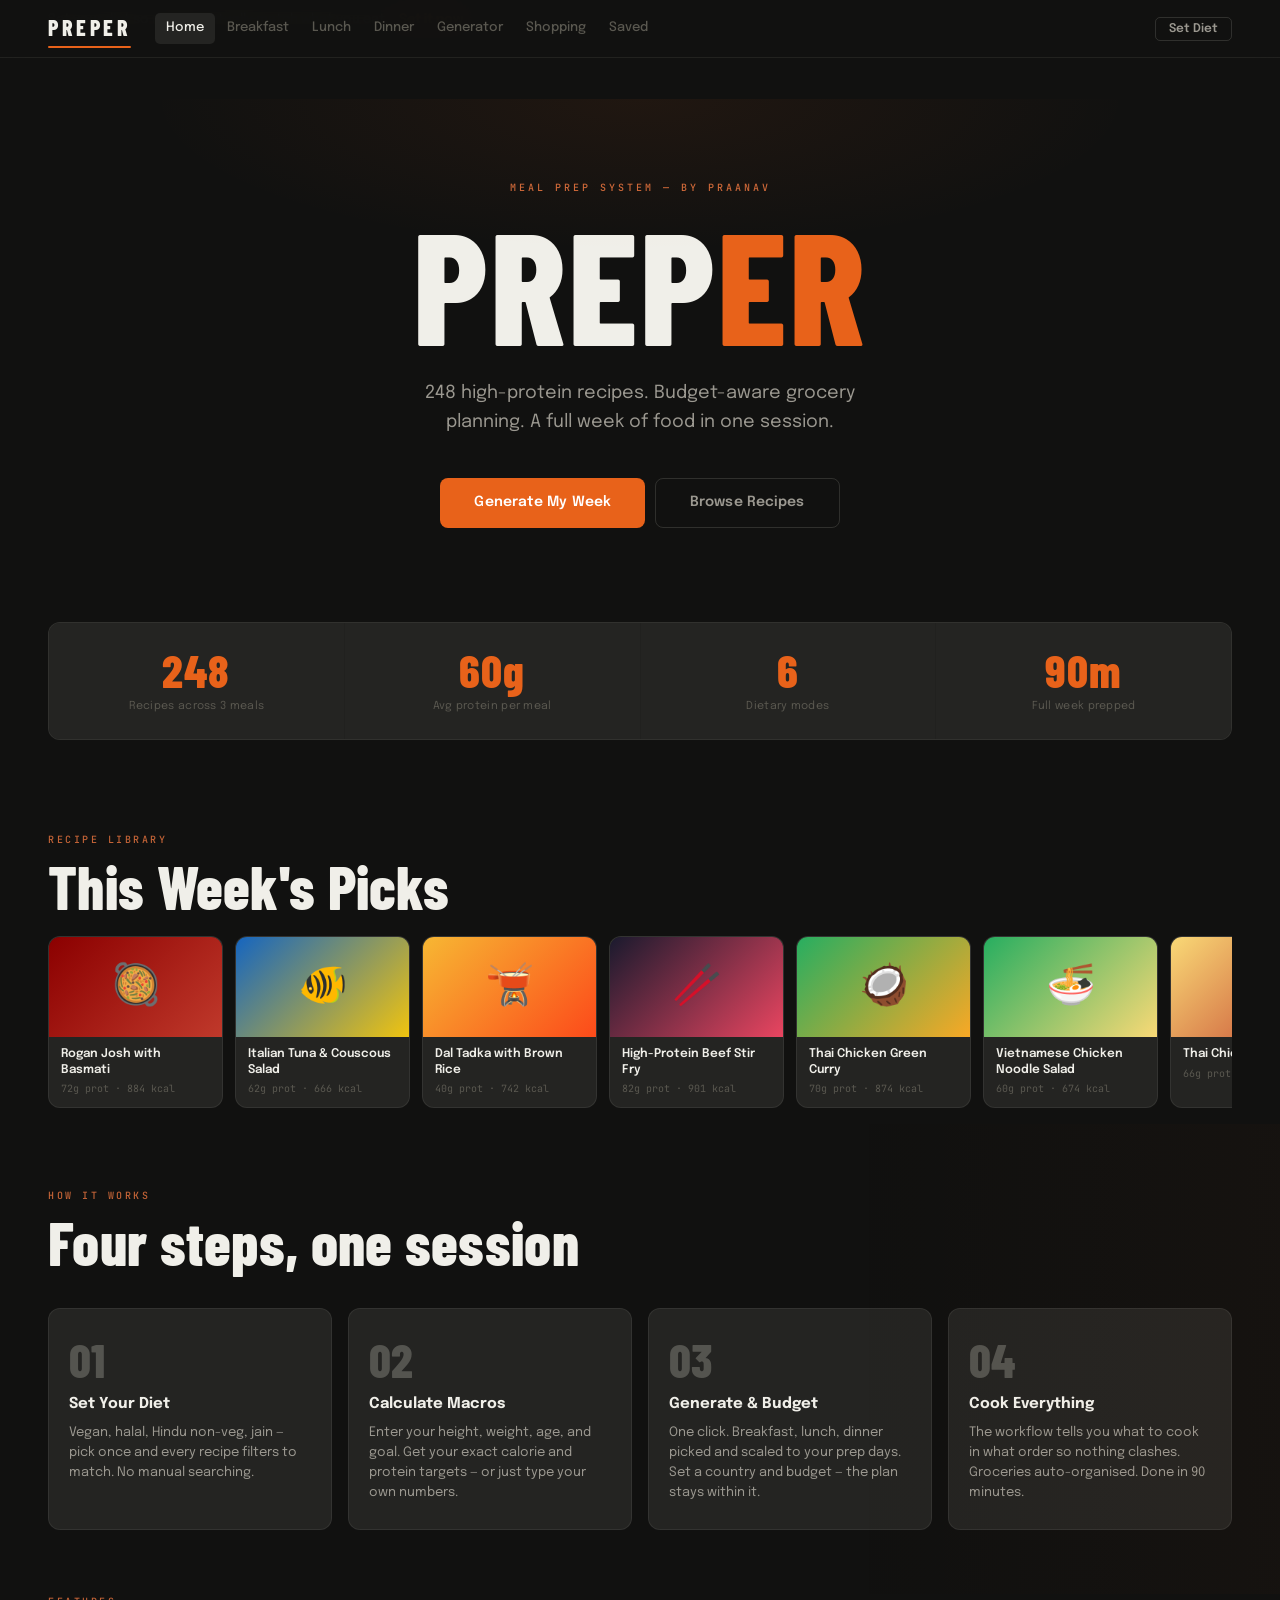
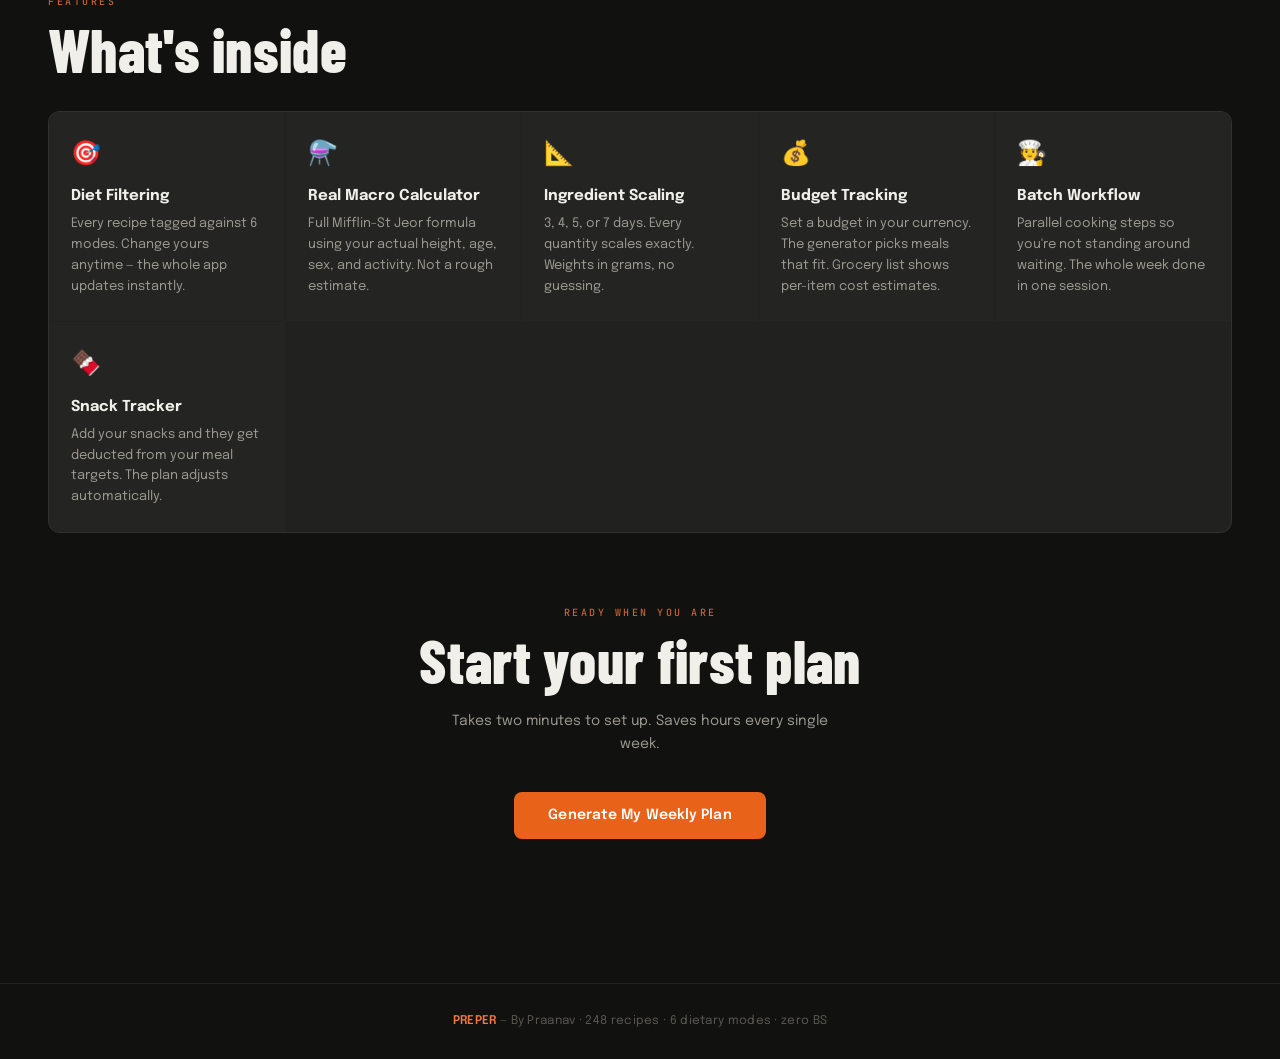
==== commit 684d65a7: "Add files via upload" ====
--- a/index.html
+++ b/index.html
@@ -3,173 +3,161 @@
 <head>
   <meta charset="UTF-8" />
   <meta name="viewport" content="width=device-width, initial-scale=1.0" />
-  <title>Preper — By Praanav | Elite Meal Prep for Athletes</title>
+  <title>Preper — Meal Prep for Athletes</title>
   <link rel="stylesheet" href="style.css" />
 </head>
 <body>
 
-<!-- ─── NAV ──────────────────────────────────────────────────── -->
 <nav class="nav">
-  <span class="nav-brand">PREPER</span>
+  <a href="index.html" class="nav-brand">PREPER</a>
   <div class="nav-links">
-    <a href="index.html" class="nav-link">Home</a>
-    <a href="breakfast.html" class="nav-link">Breakfast</a>
-    <a href="lunch.html" class="nav-link">Lunch</a>
-    <a href="dinner.html" class="nav-link">Dinner</a>
-    <a href="generator.html" class="nav-link">Generator</a>
-    <a href="shopping-list.html" class="nav-link">Shopping List</a>
-    <a href="saved.html" class="nav-link">Saved</a>
-  </div>
-  <button class="nav-diet-badge" id="dietBadge" onclick="openDietModal()">🌱 Set Diet</button>
+    <a href="index.html" class="nav-link" data-page="index.html">Home</a>
+    <a href="breakfast.html" class="nav-link" data-page="breakfast.html">Breakfast</a>
+    <a href="lunch.html" class="nav-link" data-page="lunch.html">Lunch</a>
+    <a href="dinner.html" class="nav-link" data-page="dinner.html">Dinner</a>
+    <a href="generator.html" class="nav-link" data-page="generator.html">Generator</a>
+    <a href="shopping-list.html" class="nav-link" data-page="shopping-list.html">Shopping</a>
+    <a href="saved.html" class="nav-link" data-page="saved.html">Saved</a>
+  </div>
+  <button class="nav-diet-badge" id="dietBadge" onclick="openDietModal()">Set Diet</button>
 </nav>
 
-<!-- ─── DIET BANNER ───────────────────────────────────────────── -->
 <div class="diet-banner" id="diet-banner">
-  <span>👋 Set your dietary preference to get personalised recipes →</span>
-  <a href="#" onclick="openDietModal(); return false;">Set Preference</a>
-  <button class="diet-banner-close" onclick="document.getElementById('diet-banner').style.display='none'">×</button>
+  <span>Set your diet so recipes actually match what you eat</span>
+  <a href="#" onclick="openDietModal(); return false;">Set it now</a>
+  <button class="diet-banner-close" onclick="this.parentElement.style.display='none'">&times;</button>
 </div>
 
 <main>
-  <!-- ─── HERO ─────────────────────────────────────────────────── -->
   <section class="hero">
     <div class="container">
-      <p class="hero-eyebrow">Meal Prep System — By Praanav</p>
+      <p class="hero-eyebrow">Meal Prep System &mdash; By Praanav</p>
       <h1 class="hero-title">PREP<em>ER</em></h1>
-      <p class="hero-sub">Plan your meals, hit your macros, stay inside your budget. Built for students who train seriously.</p>
+      <p class="hero-sub">248 high-protein recipes. Budget-aware grocery planning. A full week of food in one session.</p>
       <div class="hero-actions">
-        <a href="generator.html" class="btn btn-primary btn-lg">⚡ Generate My Week</a>
+        <a href="generator.html" class="btn btn-primary btn-lg">Generate My Week</a>
         <a href="breakfast.html" class="btn btn-outline btn-lg">Browse Recipes</a>
       </div>
     </div>
   </section>
 
-  <!-- ─── STATS ─────────────────────────────────────────────────── -->
   <div class="container">
     <div class="stats-grid stagger">
       <div class="stat-card">
-        <div class="stat-value">28+</div>
-        <div class="stat-label">High-Protein Recipes</div>
+        <div class="stat-value">248</div>
+        <div class="stat-label">Recipes across 3 meals</div>
+      </div>
+      <div class="stat-card">
+        <div class="stat-value">60g</div>
+        <div class="stat-label">Avg protein per meal</div>
       </div>
       <div class="stat-card">
         <div class="stat-value">6</div>
-        <div class="stat-label">Dietary Modes</div>
+        <div class="stat-label">Dietary modes</div>
       </div>
       <div class="stat-card">
         <div class="stat-value">90m</div>
-        <div class="stat-label">Full Week in 90 Min</div>
-      </div>
-      <div class="stat-card">
-        <div class="stat-value">50g</div>
-        <div class="stat-label">Avg Protein / Meal</div>
-      </div>
-    </div>
-  </div>
-
-  <!-- ─── MEAL PREVIEW STRIP ────────────────────────────────────── -->
+        <div class="stat-label">Full week prepped</div>
+      </div>
+    </div>
+  </div>
+
   <div class="container">
-    <div class="section-header" style="padding-top:48px">
+    <div style="padding-top:52px; margin-bottom:4px">
       <p class="section-eyebrow">Recipe Library</p>
       <h2 class="section-title">This Week's Picks</h2>
     </div>
     <div class="meal-preview-strip" id="previewStrip"></div>
   </div>
 
-  <!-- ─── HOW IT WORKS ──────────────────────────────────────────── -->
   <section class="how-it-works">
     <div class="container">
-      <div class="section-header">
-        <p class="section-eyebrow">How It Works</p>
-        <h2 class="section-title">Four Steps to a Perfect Week</h2>
-      </div>
+      <p class="section-eyebrow">How It Works</p>
+      <h2 class="section-title">Four steps, one session</h2>
       <div class="steps-row stagger">
         <div class="step-item">
           <div class="step-num">01</div>
           <div class="step-title">Set Your Diet</div>
-          <div class="step-desc">Tell us if you're vegan, halal, Hindu non-veg, or anything else. We filter recipes perfectly.</div>
+          <div class="step-desc">Vegan, halal, Hindu non-veg, jain &mdash; pick once and every recipe filters to match. No manual searching.</div>
         </div>
         <div class="step-item">
           <div class="step-num">02</div>
-          <div class="step-title">Set Your Macros</div>
-          <div class="step-desc">Input your weight, goal, and training intensity — or enter your own targets manually.</div>
+          <div class="step-title">Calculate Macros</div>
+          <div class="step-desc">Enter your height, weight, age, and goal. Get your exact calorie and protein targets &mdash; or just type your own numbers.</div>
         </div>
         <div class="step-item">
           <div class="step-num">03</div>
-          <div class="step-title">Generate Your Plan</div>
-          <div class="step-desc">One click picks your breakfast, lunch, and dinner and scales ingredients to your prep days.</div>
+          <div class="step-title">Generate &amp; Budget</div>
+          <div class="step-desc">One click. Breakfast, lunch, dinner picked and scaled to your prep days. Set a country and budget &mdash; the plan stays within it.</div>
         </div>
         <div class="step-item">
           <div class="step-num">04</div>
-          <div class="step-title">Cook & Conquer</div>
-          <div class="step-desc">Follow the step-by-step batch workflow. Groceries auto-organised. Whole week done in 90 min.</div>
+          <div class="step-title">Cook Everything</div>
+          <div class="step-desc">The workflow tells you what to cook in what order so nothing clashes. Groceries auto-organised. Done in 90 minutes.</div>
         </div>
       </div>
     </div>
   </section>
 
-  <!-- ─── FEATURES ──────────────────────────────────────────────── -->
   <div class="container">
-    <div class="section-header">
+    <div style="margin-bottom: 4px">
       <p class="section-eyebrow">Features</p>
-      <h2 class="section-title">Built for Real <em style="font-style:normal; color:var(--accent)">Athletes</em></h2>
+      <h2 class="section-title">What's inside</h2>
     </div>
     <div class="features-grid stagger">
       <div class="feature-card">
         <div class="feature-icon">🎯</div>
-        <div class="feature-title">Diet-Filtered Recipes</div>
-        <div class="feature-desc">Vegan, Jain, Hindu Veg, Hindu Non-Veg, Halal, and Omnivore modes. Every recipe respects your choices.</div>
+        <div class="feature-title">Diet Filtering</div>
+        <div class="feature-desc">Every recipe tagged against 6 modes. Change yours anytime &mdash; the whole app updates instantly.</div>
       </div>
       <div class="feature-card">
         <div class="feature-icon">⚗️</div>
-        <div class="feature-title">Macro Calculator</div>
-        <div class="feature-desc">Input bodyweight, training intensity, and goal. Or override with your own calorie and macro targets.</div>
+        <div class="feature-title">Real Macro Calculator</div>
+        <div class="feature-desc">Full Mifflin-St Jeor formula using your actual height, age, sex, and activity. Not a rough estimate.</div>
       </div>
       <div class="feature-card">
         <div class="feature-icon">📐</div>
-        <div class="feature-title">Auto Scaling</div>
-        <div class="feature-desc">Choose 3, 4, 5, or 7 days. Every ingredient quantity scales automatically. No maths needed.</div>
-      </div>
-      <div class="feature-card">
-        <div class="feature-icon">🛒</div>
-        <div class="feature-title">Smart Shopping List</div>
-        <div class="feature-desc">Ingredients from all meals combined and organised by Proteins, Carbs, Veg, Sauces, and Seasonings.</div>
-      </div>
-      <div class="feature-card">
-        <div class="feature-icon">🧑‍🍳</div>
+        <div class="feature-title">Ingredient Scaling</div>
+        <div class="feature-desc">3, 4, 5, or 7 days. Every quantity scales exactly. Weights in grams, no guessing.</div>
+      </div>
+      <div class="feature-card">
+        <div class="feature-icon">💰</div>
+        <div class="feature-title">Budget Tracking</div>
+        <div class="feature-desc">Set a budget in your currency. The generator picks meals that fit. Grocery list shows per-item cost estimates.</div>
+      </div>
+      <div class="feature-card">
+        <div class="feature-icon">🧑&zwj;🍳</div>
         <div class="feature-title">Batch Workflow</div>
-        <div class="feature-desc">A step-by-step cooking sequence to prep everything in one session — efficiently, with zero chaos.</div>
-      </div>
-      <div class="feature-card">
-        <div class="feature-icon">♥</div>
-        <div class="feature-title">Save Favourite Meals</div>
-        <div class="feature-desc">Heart the meals you love. They're saved locally and available any time without re-discovering them.</div>
-      </div>
-    </div>
-  </div>
-
-  <!-- ─── CTA ───────────────────────────────────────────────────── -->
-  <div class="container" style="text-align:center; padding: 80px 0;">
-    <p class="section-eyebrow">Ready?</p>
-    <h2 class="section-title" style="margin-bottom: 24px;">Start Your First Plan</h2>
-    <p class="text-muted" style="font-size:16px; margin-bottom:40px; max-width:400px; margin-left:auto; margin-right:auto;">Takes 2 minutes to set up. Saves you hours every week.</p>
-    <a href="generator.html" class="btn btn-primary btn-lg">⚡ Generate My Weekly Plan</a>
+        <div class="feature-desc">Parallel cooking steps so you're not standing around waiting. The whole week done in one session.</div>
+      </div>
+      <div class="feature-card">
+        <div class="feature-icon">🍫</div>
+        <div class="feature-title">Snack Tracker</div>
+        <div class="feature-desc">Add your snacks and they get deducted from your meal targets. The plan adjusts automatically.</div>
+      </div>
+    </div>
+  </div>
+
+  <div class="container" style="text-align:center; padding: 72px 0 80px;">
+    <p class="section-eyebrow">Ready when you are</p>
+    <h2 class="section-title" style="margin-bottom:20px">Start your first plan</h2>
+    <p class="text-muted" style="font-size:14px; margin-bottom:36px; max-width:380px; margin-left:auto; margin-right:auto; line-height:1.65">Takes two minutes to set up. Saves hours every single week.</p>
+    <a href="generator.html" class="btn btn-primary btn-lg">Generate My Weekly Plan</a>
   </div>
 </main>
 
-<!-- ─── FOOTER ─────────────────────────────────────────────────── -->
 <footer>
-  <strong>PREPER</strong> — By Praanav · Elite Meal Prep System · Built with ❤️ for athletes & busy people
+  <strong>PREPER</strong> &mdash; By Praanav &middot; 248 recipes &middot; 6 dietary modes &middot; zero BS
 </footer>
 
-<!-- ─── DIET MODAL ──────────────────────────────────────────────── -->
 <div class="modal-overlay" id="dietModal">
   <div class="modal">
     <h2 class="modal-title">Your Diet</h2>
-    <p class="modal-sub">Choose your dietary preference. We'll filter every recipe to match your lifestyle.</p>
+    <p class="modal-sub">Every recipe in Preper is tagged. Pick yours and we filter the rest.</p>
     <div class="diet-grid" id="dietGrid"></div>
     <div class="modal-footer">
       <button class="btn btn-outline" onclick="closeDietModal()">Cancel</button>
-      <button class="btn btn-primary" id="saveDietBtn" onclick="confirmDiet()">Save Preference</button>
+      <button class="btn btn-primary" onclick="confirmDiet()">Save</button>
     </div>
   </div>
 </div>
@@ -178,94 +166,85 @@
 
 <script src="app.js"></script>
 <script>
-
-
-var { RECIPES, DIETARY_PREFS, getSavedDiet, saveDiet, Storage } = window.PreperApp;
-
-// ─── DIET MODAL ───────────────────────────────────────────────
+const { RECIPES, DIETARY_PREFS, getSavedDiet, saveDiet } = window.PreperApp;
+
+const DIET_DESCS = {
+  vegan:'No animal products at all', jain:'No meat, eggs, or root veg',
+  hindu_veg:'No meat or eggs, dairy fine', hindu_nonveg:'No beef or pork',
+  non_veg:'Everything', halal:'Halal meat only, no pork',
+};
+
 window.tempDiet = null;
 
 window.openDietModal = function() {
   tempDiet = getSavedDiet();
-  renderDietGrid();
+  document.getElementById('dietGrid').innerHTML = Object.entries(DIETARY_PREFS).map(([k,p]) => `
+    <div class="diet-card ${tempDiet===k?'selected':''}" onclick="selectDiet('${k}',this)">
+      <div class="diet-card-icon">${p.icon}</div>
+      <div class="diet-card-name">${p.label}</div>
+      <div class="diet-card-desc">${DIET_DESCS[k]}</div>
+    </div>`).join('');
   document.getElementById('dietModal').classList.add('open');
-}
+};
+
 window.closeDietModal = function() {
   document.getElementById('dietModal').classList.remove('open');
-}
-window.renderDietGrid = function() {
-  const grid = document.getElementById('dietGrid');
-  const descriptions = {
-    vegan: "No animal products whatsoever",
-    jain: "No meat, eggs, or root vegetables",
-    hindu_veg: "No meat, fish, or eggs (dairy ok)",
-    hindu_nonveg: "No beef or pork — all other meats ok",
-    non_veg: "All meats including beef — no restrictions",
-    halal: "No pork, no alcohol — halal meats only",
-  };
-  grid.innerHTML = Object.entries(DIETARY_PREFS).map(([key, pref]) => `
-    <div class="diet-card ${tempDiet === key ? 'selected' : ''}" onclick="selectDiet('${key}', this)">
-      <div class="diet-card-icon">${pref.icon}</div>
-      <div class="diet-card-name">${pref.label}</div>
-      <div class="diet-card-desc">${descriptions[key]}</div>
-    </div>
-  `).join('');
-}
-window.selectDiet = function(key, el) {
-  tempDiet = key;
+};
+
+window.selectDiet = function(k, el) {
+  tempDiet = k;
   document.querySelectorAll('.diet-card').forEach(c => c.classList.remove('selected'));
   el.classList.add('selected');
-}
+};
+
 window.confirmDiet = function() {
-  if (!tempDiet) { showToast('Please select a preference', 'error'); return; }
+  if (!tempDiet) return;
   saveDiet(tempDiet);
   updateDietBadge();
   closeDietModal();
   document.getElementById('diet-banner').style.display = 'none';
-  showToast(`✓ Diet set to ${DIETARY_PREFS[tempDiet].label}`, 'success');
-}
+  showToast(`${DIETARY_PREFS[tempDiet].icon} ${DIETARY_PREFS[tempDiet].label} set`, 'success');
+};
+
 window.updateDietBadge = function() {
   const diet = getSavedDiet();
-  const badge = document.getElementById('dietBadge');
-  if (diet) {
-    badge.textContent = `${DIETARY_PREFS[diet].icon} ${DIETARY_PREFS[diet].label}`;
-  }
-}
-
-// ─── MEAL PREVIEW STRIP ───────────────────────────────────────
-window.renderPreviewStrip = function() {
+  const el = document.getElementById('dietBadge');
+  if (diet && DIETARY_PREFS[diet]) el.textContent = `${DIETARY_PREFS[diet].icon} ${DIETARY_PREFS[diet].label}`;
+};
+
+window.showToast = function(msg, type = '') {
+  const t = document.getElementById('toast');
+  t.textContent = msg; t.className = `toast ${type} show`;
+  setTimeout(() => t.classList.remove('show'), 3000);
+};
+
+function renderPreviewStrip() {
   const all = [...RECIPES.breakfast, ...RECIPES.lunch, ...RECIPES.dinner];
-  const picks = all.sort(() => Math.random() - 0.5).slice(0, 12);
+  const picks = all.sort(() => Math.random() - 0.5).slice(0, 14);
+  const cat = r => r.id[0] === 'b' ? 'breakfast' : r.id[0] === 'l' ? 'lunch' : 'dinner';
   document.getElementById('previewStrip').innerHTML = picks.map(r => `
-    <div class="meal-preview-card" onclick="location.href='${r.id.startsWith('b') ? 'breakfast' : r.id.startsWith('l') ? 'lunch' : 'dinner'}.html'">
+    <div class="meal-preview-card" onclick="location.href='${cat(r)}.html'">
       <div class="meal-preview-hero" style="background:${r.gradient}">${r.emoji}</div>
       <div class="meal-preview-body">
         <div class="meal-preview-name">${r.name}</div>
-        <div class="meal-preview-meta">${r.protein}g protein · ${r.calories} kcal</div>
-      </div>
-    </div>
-  `).join('');
+        <div class="meal-preview-meta">${r.protein}g prot &middot; ${r.calories} kcal</div>
+      </div>
+    </div>`).join('');
 }
 
-// ─── TOAST ────────────────────────────────────────────────────
-window.showToast = function(msg, type = '') {
-  const t = document.getElementById('toast');
-  t.textContent = msg;
-  t.className = `toast ${type} show`;
-  setTimeout(() => t.classList.remove('show'), 3000);
-}
-
-// ─── INIT ─────────────────────────────────────────────────────
 document.addEventListener('DOMContentLoaded', () => {
   updateDietBadge();
   renderPreviewStrip();
-  // Close modal on backdrop click
+  const page = location.pathname.split('/').pop() || 'index.html';
+  document.querySelectorAll('.nav-link[data-page]').forEach(a => {
+    if (a.dataset.page === page) a.classList.add('active');
+  });
   document.getElementById('dietModal').addEventListener('click', e => {
     if (e.target === e.currentTarget) closeDietModal();
   });
+  const diet = getSavedDiet();
+  if (diet) document.getElementById('diet-banner').style.display = 'none';
 });
-
-
 </script>
 </body>
 </html>
--- a/style.css
+++ b/style.css
@@ -1,79 +1,64 @@
-/* ============================================================
-   PREPER — By Praanav
-   style.css — Design System v2
-   Aesthetic: Athletic Editorial Dark
-   ============================================================ */
-
-/* ─── FONTS ─────────────────────────────────────────────────── */
 @import url('https://fonts.googleapis.com/css2?family=Barlow+Condensed:wght@500;600;700;800&family=Epilogue:ital,wght@0,300;0,400;0,500;0,600;0,700;1,400&family=JetBrains+Mono:wght@400;500;600&display=swap');
 
-/* ─── DESIGN TOKENS ─────────────────────────────────────────── */
+/* =============================================================
+   PREPER -- design system
+   Palette: warm charcoal + turmeric orange
+   Fonts: Barlow Condensed (display) / Epilogue (body) / JetBrains Mono
+   ============================================================= */
+
 :root {
-  /* Base surfaces — warm charcoal, not blue-black */
-  --bg:       #111110;
-  --bg-2:     #181817;
-  --bg-3:     #1f1f1d;
-  --surface:  #232321;
-  --surface-2:#2a2a27;
-
-  /* Borders — warm, not blue-tinted */
-  --border:       rgba(255,255,240,0.07);
-  --border-hover: rgba(255,255,240,0.14);
-  --border-strong:rgba(255,255,240,0.22);
-
-  /* Text */
-  --text:   #f2f1ee;
-  --text-2: #9e9c96;
-  --text-3: #5c5b56;
-
-  /* Brand — turmeric orange. One strong color, used sparingly. */
-  --accent:      #E8621A;
-  --accent-dim:  rgba(232,98,26,0.12);
-  --accent-glow: rgba(232,98,26,0.22);
-  --accent-text: #f07d42;  /* slightly lighter for text on dark */
-
-  /* Macro colors — muted, not neon */
-  --protein-color: #e05c5c;
-  --carbs-color:   #d4a827;
-  --fat-color:     #5b9bd5;
-
-  /* Secondary palette */
-  --green:    #4caf7d;
-  --green-dim:rgba(76,175,125,0.12);
-  --red:      #d94f4f;
-  --red-dim:  rgba(217,79,79,0.12);
-  --amber:    #d4892a;
-  --amber-dim:rgba(212,137,42,0.12);
-
-  /* Radius — less aggressive rounding */
-  --radius:    10px;
-  --radius-sm: 6px;
-  --radius-lg: 14px;
-  --radius-xl: 20px;
-
-  /* Shadows — warm-tinted, not cold */
-  --shadow:      0 2px 12px rgba(0,0,0,0.35);
-  --shadow-card: 0 4px 24px rgba(0,0,0,0.45);
-  --shadow-lift: 0 8px 32px rgba(0,0,0,0.55);
-
-  /* Nav */
-  --nav-h: 60px;
-
-  /* Typography */
+  --bg:        #111110;
+  --bg-2:      #181817;
+  --bg-3:      #1f1f1d;
+  --surface:   #242422;
+  --surface-2: #2b2b28;
+
+  --border:        rgba(255,255,240,0.07);
+  --border-hover:  rgba(255,255,240,0.13);
+  --border-strong: rgba(255,255,240,0.22);
+
+  --text:   #f0efe9;
+  --text-2: #9b9890;
+  --text-3: #5a5850;
+
+  --accent:     #e8621a;
+  --accent-dim: rgba(232,98,26,0.11);
+  --accent-mid: rgba(232,98,26,0.22);
+  --accent-text:#f07840;
+
+  --protein-color: #d95f5f;
+  --carbs-color:   #c9a020;
+  --fat-color:     #4f8ec4;
+
+  --green:     #4aab7a;
+  --green-dim: rgba(74,171,122,0.12);
+  --red:       #d04545;
+  --red-dim:   rgba(208,69,69,0.12);
+  --amber:     #c98020;
+  --amber-dim: rgba(201,128,32,0.12);
+
+  --radius:    8px;
+  --radius-sm: 5px;
+  --radius-lg: 12px;
+  --radius-xl: 18px;
+
+  --shadow:       0 2px 8px rgba(0,0,0,0.3);
+  --shadow-card:  0 4px 20px rgba(0,0,0,0.4);
+  --shadow-lift:  0 8px 28px rgba(0,0,0,0.5);
+
+  --nav-h: 58px;
+
   --font-display: 'Barlow Condensed', sans-serif;
   --font-body:    'Epilogue', sans-serif;
   --font-mono:    'JetBrains Mono', monospace;
 
-  /* Motion */
-  --ease:      cubic-bezier(0.16, 1, 0.3, 1);
-  --ease-in:   cubic-bezier(0.4, 0, 1, 1);
-  --transition: 0.18s cubic-bezier(0.16, 1, 0.3, 1);
-  --transition-slow: 0.35s cubic-bezier(0.16, 1, 0.3, 1);
-}
-
-/* ─── RESET ──────────────────────────────────────────────────── */
+  --ease: cubic-bezier(0.16, 1, 0.3, 1);
+  --t:  0.16s cubic-bezier(0.16, 1, 0.3, 1);
+  --ts: 0.32s cubic-bezier(0.16, 1, 0.3, 1);
+}
+
 *, *::before, *::after { box-sizing: border-box; margin: 0; padding: 0; }
-html { scroll-behavior: smooth; font-size: 16px; }
+html { scroll-behavior: smooth; }
 
 body {
   font-family: var(--font-body);
@@ -82,7 +67,6 @@
   min-height: 100vh;
   line-height: 1.55;
   -webkit-font-smoothing: antialiased;
-  -moz-osx-font-smoothing: grayscale;
 }
 
 a { color: inherit; text-decoration: none; }
@@ -91,88 +75,67 @@
 img { max-width: 100%; display: block; }
 input, select, textarea { font-family: var(--font-body); }
 
-/* ─── SCROLLBAR ──────────────────────────────────────────────── */
-::-webkit-scrollbar { width: 5px; height: 5px; }
+::-webkit-scrollbar { width: 4px; height: 4px; }
 ::-webkit-scrollbar-track { background: transparent; }
 ::-webkit-scrollbar-thumb { background: var(--surface-2); border-radius: 99px; }
-::-webkit-scrollbar-thumb:hover { background: var(--text-3); }
-
-/* ─── NAV ────────────────────────────────────────────────────── */
+
+/* ---- NAV ---- */
 .nav {
   position: fixed; top: 0; left: 0; right: 0; z-index: 100;
   height: var(--nav-h);
   display: flex; align-items: center;
-  background: rgba(17,17,16,0.92);
-  backdrop-filter: blur(16px) saturate(1.4);
+  background: rgba(17,17,16,0.94);
+  backdrop-filter: blur(14px) saturate(1.5);
   border-bottom: 1px solid var(--border);
   padding: 0 clamp(16px, 4vw, 48px);
-  gap: 28px;
+  gap: 24px;
 }
 
 .nav-brand {
   font-family: var(--font-display);
-  font-size: 24px;
-  font-weight: 800;
-  letter-spacing: 3px;
+  font-size: 22px; font-weight: 800; letter-spacing: 3.5px;
   color: var(--text);
-  white-space: nowrap;
-  flex-shrink: 0;
-  /* Subtle orange underline instead of gradient fill */
+  white-space: nowrap; flex-shrink: 0;
   position: relative;
+  padding-bottom: 2px;
 }
 .nav-brand::after {
   content: '';
-  position: absolute;
-  bottom: -2px; left: 0;
+  position: absolute; bottom: -1px; left: 0;
   width: 100%; height: 2px;
   background: var(--accent);
+  border-radius: 1px;
 }
 
 .nav-links {
-  display: flex; align-items: center; gap: 2px;
-  flex: 1; overflow-x: auto;
-  scrollbar-width: none;
+  display: flex; align-items: center; gap: 1px;
+  flex: 1; overflow-x: auto; scrollbar-width: none;
 }
 .nav-links::-webkit-scrollbar { display: none; }
 
 .nav-link {
-  padding: 5px 12px;
-  border-radius: var(--radius-sm);
-  font-size: 13px;
-  font-weight: 500;
+  padding: 5px 11px; border-radius: var(--radius-sm);
+  font-size: 13px; font-weight: 500;
   color: var(--text-3);
-  transition: var(--transition);
+  transition: color var(--t), background var(--t);
   white-space: nowrap;
-  letter-spacing: 0.2px;
-}
-.nav-link:hover { color: var(--text); background: var(--surface); }
+}
+.nav-link:hover { color: var(--text-2); background: var(--surface); }
 .nav-link.active { color: var(--text); background: var(--surface); }
-.nav-link.active::before {
-  /* No color here — just a subtle bg */
-}
 
 .nav-diet-badge {
   margin-left: auto; flex-shrink: 0;
   font-size: 12px; font-weight: 600;
-  padding: 5px 14px;
-  border-radius: var(--radius-sm);
-  background: var(--surface-2);
+  padding: 5px 13px; border-radius: var(--radius-sm);
+  background: transparent;
   border: 1px solid var(--border-hover);
   color: var(--text-2);
-  cursor: pointer;
-  transition: var(--transition);
-  letter-spacing: 0.3px;
-}
-.nav-diet-badge:hover {
-  border-color: var(--accent);
-  color: var(--accent-text);
-}
-
-/* ─── MAIN LAYOUT ────────────────────────────────────────────── */
-main {
-  padding-top: var(--nav-h);
-  min-height: 100vh;
-}
+  transition: border-color var(--t), color var(--t);
+}
+.nav-diet-badge:hover { border-color: var(--accent); color: var(--accent-text); }
+
+/* ---- LAYOUT ---- */
+main { padding-top: var(--nav-h); min-height: 100vh; }
 
 .container {
   max-width: 1300px;
@@ -180,415 +143,380 @@
   padding: 0 clamp(16px, 4vw, 48px);
 }
 
-/* ─── DIET BANNER ────────────────────────────────────────────── */
+/* ---- DIET BANNER ---- */
 .diet-banner {
-  display: none;
-  align-items: center;
-  gap: 16px;
-  padding: 11px clamp(16px, 4vw, 48px);
+  display: none; align-items: center; gap: 14px;
+  padding: 10px clamp(16px, 4vw, 48px);
   background: var(--bg-2);
   border-bottom: 1px solid var(--border);
-  font-size: 13px;
-  color: var(--text-2);
-}
-.diet-banner a {
-  color: var(--accent-text);
-  font-weight: 600;
-  text-underline-offset: 3px;
-}
+  font-size: 13px; color: var(--text-2);
+}
+.diet-banner a { color: var(--accent-text); font-weight: 600; }
 .diet-banner-close {
-  margin-left: auto; background: none; color: var(--text-3);
-  font-size: 18px; line-height: 1;
-}
-
-/* ─── HERO ───────────────────────────────────────────────────── */
+  margin-left: auto; background: none;
+  color: var(--text-3); font-size: 17px; line-height: 1;
+  opacity: 0.7; transition: opacity var(--t);
+}
+.diet-banner-close:hover { opacity: 1; }
+
+/* ---- HERO ---- */
 .hero {
   position: relative; overflow: hidden;
-  padding: clamp(64px, 10vh, 120px) 0;
+  padding: clamp(60px, 9vh, 110px) 0 clamp(40px, 6vh, 80px);
   text-align: center;
 }
-
-/* Subtle warm grain texture instead of glow blob */
 .hero::before {
   content: '';
   position: absolute; inset: 0;
-  background-image:
-    radial-gradient(ellipse 60% 50% at 50% 0%, rgba(232,98,26,0.07) 0%, transparent 70%);
+  background: radial-gradient(ellipse 55% 45% at 50% 0%, rgba(232,98,26,0.07) 0%, transparent 70%);
   pointer-events: none;
 }
 
 .hero-eyebrow {
   font-family: var(--font-mono);
-  font-size: 11px; font-weight: 500; letter-spacing: 3px;
-  text-transform: uppercase;
-  color: var(--accent-text);
-  margin-bottom: 20px;
-  opacity: 0.9;
+  font-size: 10px; font-weight: 500; letter-spacing: 3px;
+  text-transform: uppercase; color: var(--accent-text);
+  margin-bottom: 18px; opacity: 0.85;
 }
 
 .hero-title {
   font-family: var(--font-display);
-  font-size: clamp(72px, 12vw, 148px);
-  font-weight: 800;
-  letter-spacing: 2px;
-  line-height: 0.88;
-  color: var(--text);
-  margin-bottom: 28px;
-}
-/* Single word gets accent color — not gradient fill */
-.hero-title em {
-  font-style: normal;
-  color: var(--accent);
-}
+  font-size: clamp(76px, 14vw, 158px);
+  font-weight: 800; letter-spacing: 2px; line-height: 0.88;
+  color: var(--text); margin-bottom: 26px;
+}
+.hero-title em { font-style: normal; color: var(--accent); }
 
 .hero-sub {
-  font-size: clamp(15px, 2vw, 18px);
-  color: var(--text-2);
-  max-width: 480px;
-  margin: 0 auto 44px;
-  font-weight: 400;
-  line-height: 1.65;
-}
-
-.hero-actions {
-  display: flex; gap: 12px; justify-content: center; flex-wrap: wrap;
-}
-
-/* ─── BUTTONS ────────────────────────────────────────────────── */
+  font-size: clamp(15px, 1.8vw, 18px);
+  color: var(--text-2); max-width: 440px;
+  margin: 0 auto 40px; line-height: 1.65; font-weight: 400;
+}
+
+.hero-actions { display: flex; gap: 10px; justify-content: center; flex-wrap: wrap; }
+
+/* ---- BUTTONS ---- */
 .btn {
   display: inline-flex; align-items: center; gap: 7px;
-  padding: 11px 24px;
-  border-radius: var(--radius-sm);
-  font-size: 14px; font-weight: 600;
-  transition: var(--transition);
-  cursor: pointer;
-  border: none;
-  letter-spacing: 0.2px;
-  position: relative;
-  overflow: hidden;
-}
-
-/* Ripple on click */
-.btn::after {
-  content: '';
-  position: absolute; inset: 0;
-  background: rgba(255,255,255,0.06);
-  opacity: 0;
-  transition: opacity 0.15s;
-}
-.btn:active::after { opacity: 1; }
-
-.btn-primary {
-  background: var(--accent);
-  color: #fff;
-}
+  padding: 10px 22px; border-radius: var(--radius-sm);
+  font-size: 13px; font-weight: 600; letter-spacing: 0.1px;
+  transition: background var(--t), color var(--t), transform var(--t), box-shadow var(--t);
+  cursor: pointer; border: none; position: relative;
+}
+
+.btn-primary { background: var(--accent); color: #fff; }
 .btn-primary:hover {
   background: #d4571a;
   transform: translateY(-1px);
-  box-shadow: 0 4px 20px rgba(232,98,26,0.35);
-}
-.btn-primary:active { transform: translateY(0); box-shadow: none; }
+  box-shadow: 0 4px 18px rgba(232,98,26,0.32);
+}
+.btn-primary:active { transform: none; box-shadow: none; }
 
 .btn-outline {
-  background: transparent;
-  color: var(--text-2);
+  background: transparent; color: var(--text-2);
   border: 1px solid var(--border-hover);
 }
 .btn-outline:hover {
   border-color: var(--border-strong);
-  color: var(--text);
-  background: var(--surface);
-}
-.btn-outline:active { background: var(--surface-2); }
+  color: var(--text); background: var(--surface);
+}
 
 .btn-ghost {
-  background: transparent;
-  color: var(--text-3);
-  padding: 9px 18px;
+  background: transparent; color: var(--text-3); padding: 8px 16px;
 }
 .btn-ghost:hover { color: var(--text-2); background: var(--surface); }
 
-.btn-sm { padding: 7px 14px; font-size: 12px; }
-.btn-lg { padding: 14px 36px; font-size: 15px; border-radius: var(--radius); }
-
-/* ─── SECTION HEADERS ────────────────────────────────────────── */
-.section-header { margin-bottom: 40px; }
+.btn-sm  { padding: 6px 13px; font-size: 12px; }
+.btn-lg  { padding: 13px 34px; font-size: 14px; border-radius: var(--radius); }
+.btn-danger { background: var(--red-dim); color: var(--red); border: 1px solid rgba(208,69,69,0.2); }
+.btn-danger:hover { background: var(--red); color: #fff; }
+
+/* ---- SECTION HEADERS ---- */
 .section-eyebrow {
   font-family: var(--font-mono);
-  font-size: 10px; font-weight: 500; letter-spacing: 3px;
+  font-size: 10px; font-weight: 500; letter-spacing: 2.5px;
   text-transform: uppercase; color: var(--accent-text);
-  margin-bottom: 10px;
-  opacity: 0.85;
+  margin-bottom: 9px; opacity: 0.8;
 }
 .section-title {
   font-family: var(--font-display);
-  font-size: clamp(38px, 5.5vw, 64px);
-  font-weight: 800;
-  letter-spacing: 0.5px;
-  line-height: 1.0;
-  color: var(--text);
-}
-.section-desc {
-  color: var(--text-2); font-size: 15px; margin-top: 12px;
-  max-width: 480px; line-height: 1.65;
-}
-
-/* ─── RECIPE GRID ────────────────────────────────────────────── */
+  font-size: clamp(36px, 5vw, 60px); font-weight: 800;
+  letter-spacing: 0.3px; line-height: 1.0; color: var(--text);
+}
+.section-title em { font-style: normal; color: var(--accent); }
+.section-desc { color: var(--text-2); font-size: 14px; margin-top: 10px; max-width: 460px; line-height: 1.65; }
+
+/* ---- STATS ---- */
+.stats-grid {
+  display: grid;
+  grid-template-columns: repeat(4, 1fr);
+  gap: 1px;
+  background: var(--border);
+  border: 1px solid var(--border);
+  border-radius: var(--radius-lg);
+  overflow: hidden;
+  margin: 40px 0;
+}
+@media (max-width: 640px) { .stats-grid { grid-template-columns: 1fr 1fr; } }
+
+.stat-card {
+  background: var(--surface);
+  padding: 24px 20px; text-align: center;
+  transition: background var(--t);
+}
+.stat-card:hover { background: var(--surface-2); }
+.stat-value {
+  font-family: var(--font-display);
+  font-size: 46px; font-weight: 800; letter-spacing: 1px;
+  color: var(--accent); line-height: 1;
+}
+.stat-label { font-size: 11px; color: var(--text-3); margin-top: 5px; letter-spacing: 0.3px; }
+
+/* ---- RECIPE GRID ---- */
 .recipe-grid {
   display: grid;
-  grid-template-columns: repeat(auto-fill, minmax(min(300px, 100%), 1fr));
-  gap: 20px;
-  padding: 36px 0;
-}
-
-/* ─── RECIPE CARD ────────────────────────────────────────────── */
+  grid-template-columns: repeat(auto-fill, minmax(min(290px, 100%), 1fr));
+  gap: 16px; padding: 32px 0;
+}
+
+/* ---- RECIPE CARD ---- */
 .recipe-card {
   background: var(--surface);
   border-radius: var(--radius-lg);
   border: 1px solid var(--border);
   overflow: hidden;
-  transition: transform var(--transition-slow), border-color var(--transition), box-shadow var(--transition-slow);
   display: flex; flex-direction: column;
+  transition: border-color var(--ts), transform var(--ts), box-shadow var(--ts);
 }
 .recipe-card:hover {
   border-color: var(--border-hover);
   transform: translateY(-3px);
   box-shadow: var(--shadow-lift);
 }
-.recipe-card:hover .card-emoji {
-  transform: scale(1.06) rotate(-2deg);
-}
+.recipe-card:hover .card-emoji { transform: scale(1.07) rotate(-3deg); }
 
 .card-hero {
-  position: relative; height: 150px;
+  position: relative; height: 140px;
   display: flex; align-items: center; justify-content: center;
-  /* Keep recipe gradients — they're content, not chrome */
-}
-
+}
 .card-emoji {
-  font-size: 58px;
-  transition: transform var(--transition-slow);
-  filter: drop-shadow(0 3px 8px rgba(0,0,0,0.35));
+  font-size: 54px;
+  transition: transform var(--ts);
+  filter: drop-shadow(0 3px 6px rgba(0,0,0,0.3));
 }
 
 .save-btn {
-  position: absolute; top: 10px; right: 10px;
-  background: rgba(0,0,0,0.45);
-  backdrop-filter: blur(8px);
-  color: var(--text-2); border: 1px solid rgba(255,255,255,0.12);
-  border-radius: var(--radius-sm); padding: 5px 12px;
-  font-size: 11px; font-weight: 600;
-  transition: var(--transition);
-  letter-spacing: 0.3px;
-}
-.save-btn:hover { color: #fff; border-color: rgba(255,255,255,0.3); background: rgba(0,0,0,0.6); }
-.save-btn.saved { background: rgba(232,98,26,0.35); color: #fff; border-color: var(--accent); }
-
-.card-body {
-  padding: 18px 20px; flex: 1; display: flex; flex-direction: column; gap: 10px;
-}
-
-.card-title {
-  font-size: 16px; font-weight: 700; line-height: 1.3;
-  color: var(--text);
-}
-
-.card-meta {
-  display: flex; flex-wrap: wrap; gap: 6px;
-}
+  position: absolute; top: 9px; right: 9px;
+  background: rgba(0,0,0,0.5); backdrop-filter: blur(6px);
+  color: var(--text-2);
+  border: 1px solid rgba(255,255,255,0.1);
+  border-radius: var(--radius-sm);
+  padding: 4px 10px; font-size: 11px; font-weight: 600;
+  transition: background var(--t), color var(--t), border-color var(--t);
+}
+.save-btn:hover { color: #fff; background: rgba(0,0,0,0.7); border-color: rgba(255,255,255,0.25); }
+.save-btn.saved { background: rgba(232,98,26,0.3); color: #fff; border-color: var(--accent); }
+
+.card-body { padding: 16px 18px; flex: 1; display: flex; flex-direction: column; gap: 9px; }
+
+.card-title { font-size: 15px; font-weight: 700; line-height: 1.3; color: var(--text); }
+
+.card-meta { display: flex; flex-wrap: wrap; gap: 5px; }
 .card-meta span {
   font-size: 11px; color: var(--text-3);
-  background: var(--bg-3);
-  border: 1px solid var(--border);
-  padding: 3px 9px;
-  border-radius: 4px;
-  letter-spacing: 0.2px;
-}
-
-.macro-pills { display: flex; gap: 6px; }
+  background: var(--bg-3); border: 1px solid var(--border);
+  padding: 2px 8px; border-radius: 3px;
+}
+
+.macro-pills { display: flex; gap: 5px; }
 .pill {
-  font-family: var(--font-mono);
-  font-size: 10px; font-weight: 600;
-  padding: 3px 9px; border-radius: 4px;
-  letter-spacing: 0.3px;
-}
-.pill.protein { background: rgba(224,92,92,0.14); color: var(--protein-color); }
-.pill.carbs   { background: rgba(212,168,39,0.14); color: var(--carbs-color); }
-.pill.fat     { background: rgba(91,155,213,0.14); color: var(--fat-color); }
-
-/* ─── DETAILS / ACCORDION ────────────────────────────────────── */
-.card-details {
-  border-top: 1px solid var(--border);
-  padding-top: 11px;
-}
+  font-family: var(--font-mono); font-size: 10px; font-weight: 600;
+  padding: 2px 8px; border-radius: 3px; letter-spacing: 0.2px;
+}
+.pill.protein { background: rgba(217,95,95,0.13); color: var(--protein-color); }
+.pill.carbs   { background: rgba(201,160,32,0.13); color: var(--carbs-color); }
+.pill.fat     { background: rgba(79,142,196,0.13); color: var(--fat-color); }
+
+/* ---- DETAILS ACCORDIONS ---- */
+.card-details { border-top: 1px solid var(--border); padding-top: 10px; }
 .card-details summary {
   font-size: 12px; font-weight: 600; color: var(--text-2);
   cursor: pointer; list-style: none;
-  display: flex; align-items: center; gap: 6px;
-  transition: color var(--transition);
+  display: flex; align-items: center; gap: 5px;
+  transition: color var(--t);
 }
 .card-details summary:hover { color: var(--text); }
 .card-details summary::-webkit-details-marker { display: none; }
-.card-details[open] summary { margin-bottom: 10px; color: var(--text); }
-
-.ingredient-list { display: flex; flex-direction: column; gap: 5px; margin-top: 8px; }
+.card-details[open] summary { margin-bottom: 9px; color: var(--text); }
+
+.ingredient-list { display: flex; flex-direction: column; gap: 0; margin-top: 6px; }
 .ingredient-list li {
   display: flex; gap: 10px; font-size: 12px; color: var(--text-2);
-  padding: 4px 0; border-bottom: 1px solid var(--border);
+  padding: 5px 0; border-bottom: 1px solid var(--border);
 }
 .ingredient-list li:last-child { border-bottom: none; }
-.ing-qty {
-  font-weight: 600; color: var(--text);
-  font-family: var(--font-mono); min-width: 48px;
-  font-size: 11px;
-}
-
-.steps-list {
-  display: flex; flex-direction: column; gap: 9px; margin-top: 8px;
-  counter-reset: steps;
-}
+.ing-qty { font-weight: 600; color: var(--text); font-family: var(--font-mono); min-width: 46px; font-size: 11px; }
+
+.steps-list { display: flex; flex-direction: column; gap: 7px; margin-top: 6px; counter-reset: steps; }
 .steps-list li {
-  font-size: 12px; color: var(--text-2); padding-left: 26px;
+  font-size: 12px; color: var(--text-2); padding-left: 24px;
   position: relative; counter-increment: steps; line-height: 1.5;
 }
 .steps-list li::before {
   content: counter(steps);
   position: absolute; left: 0; top: 1px;
-  width: 18px; height: 18px; border-radius: 4px;
+  width: 16px; height: 16px; border-radius: 3px;
   background: var(--bg-3); border: 1px solid var(--border);
-  color: var(--text-3);
-  font-size: 10px; font-weight: 700; font-family: var(--font-mono);
+  color: var(--text-3); font-size: 9px; font-weight: 700;
+  font-family: var(--font-mono);
   display: flex; align-items: center; justify-content: center;
 }
 
-.card-details p { font-size: 12px; color: var(--text-2); margin-bottom: 5px; line-height: 1.5; }
+.card-details p { font-size: 12px; color: var(--text-2); margin-bottom: 4px; line-height: 1.5; }
 .card-details p strong { color: var(--text); font-weight: 600; }
 
-/* ─── FILTER BAR ──────────────────────────────────────────────── */
+/* ---- FILTER BAR ---- */
 .filter-bar {
-  display: flex; align-items: center; gap: 8px;
-  padding: 20px 0; flex-wrap: wrap;
-}
-.filter-label { font-size: 12px; font-weight: 600; color: var(--text-3); letter-spacing: 0.5px; }
+  display: flex; align-items: center; gap: 7px;
+  padding: 16px 0; flex-wrap: wrap;
+}
+.filter-label { font-size: 11px; font-weight: 600; color: var(--text-3); letter-spacing: 0.5px; margin-right: 2px; }
 .filter-chip {
-  padding: 6px 16px; border-radius: var(--radius-sm);
+  padding: 5px 14px; border-radius: var(--radius-sm);
   background: var(--surface); border: 1px solid var(--border);
   color: var(--text-2); font-size: 12px; font-weight: 500;
-  cursor: pointer; transition: var(--transition);
-  letter-spacing: 0.2px;
+  cursor: pointer; transition: background var(--t), color var(--t), border-color var(--t);
 }
 .filter-chip:hover { border-color: var(--border-hover); color: var(--text); }
-.filter-chip.active {
-  background: var(--accent-dim);
-  border-color: var(--accent);
-  color: var(--accent-text);
-}
-
-/* ─── STATS GRID ──────────────────────────────────────────────── */
-.stats-grid {
-  display: grid;
-  grid-template-columns: repeat(auto-fit, minmax(150px, 1fr));
-  gap: 12px; margin: 32px 0;
-}
-.stat-card {
-  background: var(--surface);
-  border: 1px solid var(--border);
-  border-radius: var(--radius);
-  padding: 20px;
-  text-align: center;
-  transition: border-color var(--transition);
-}
-.stat-card:hover { border-color: var(--border-hover); }
-.stat-value {
-  font-family: var(--font-display);
-  font-size: 44px; font-weight: 800;
-  letter-spacing: 1px;
-  color: var(--accent);
-  line-height: 1;
-}
-.stat-label { font-size: 12px; color: var(--text-3); margin-top: 5px; letter-spacing: 0.3px; }
-
-/* ─── FEATURE CARDS ───────────────────────────────────────────── */
+.filter-chip.active { background: var(--accent-dim); border-color: var(--accent); color: var(--accent-text); }
+
+/* ---- FEATURES GRID ---- */
 .features-grid {
   display: grid;
-  grid-template-columns: repeat(auto-fit, minmax(230px, 1fr));
-  gap: 16px; margin: 40px 0;
+  grid-template-columns: repeat(auto-fill, minmax(220px, 1fr));
+  gap: 1px; background: var(--border);
+  border: 1px solid var(--border);
+  border-radius: var(--radius-lg); overflow: hidden;
+  margin: 32px 0 0;
 }
 .feature-card {
-  background: var(--surface);
-  border: 1px solid var(--border);
+  background: var(--surface); padding: 24px 22px;
+  transition: background var(--t);
+}
+.feature-card:hover { background: var(--surface-2); }
+.feature-icon { font-size: 24px; margin-bottom: 12px; }
+.feature-title { font-size: 15px; font-weight: 700; margin-bottom: 6px; }
+.feature-desc { font-size: 13px; color: var(--text-2); line-height: 1.6; }
+
+/* ---- HOW IT WORKS ---- */
+.how-it-works { padding: 64px 0; position: relative; }
+.how-it-works::after {
+  content: '';
+  position: absolute; right: 0; top: 0; bottom: 0; width: 35%;
+  background: linear-gradient(90deg, transparent, rgba(232,98,26,0.025));
+  pointer-events: none;
+}
+
+.steps-row {
+  display: grid; grid-template-columns: repeat(auto-fit, minmax(180px, 1fr));
+  gap: 16px; margin-top: 36px;
+}
+.step-item {
+  padding: 26px 20px;
+  background: var(--surface); border: 1px solid var(--border);
   border-radius: var(--radius-lg);
-  padding: 24px;
-  transition: var(--transition);
-}
-.feature-card:hover {
-  border-color: var(--border-hover);
-  background: var(--surface-2);
-  transform: translateY(-2px);
-  box-shadow: var(--shadow-card);
-}
-.feature-icon { font-size: 28px; margin-bottom: 14px; }
-.feature-title { font-size: 16px; font-weight: 700; margin-bottom: 7px; }
-.feature-desc { font-size: 13px; color: var(--text-2); line-height: 1.6; }
-
-/* ─── GENERATOR LAYOUT ────────────────────────────────────────── */
+  transition: border-color var(--ts), transform var(--ts), box-shadow var(--ts);
+  position: relative; overflow: hidden;
+}
+.step-item::before {
+  content: '';
+  position: absolute; left: 0; top: 25%; bottom: 25%; width: 2px;
+  background: var(--accent);
+  transform: scaleY(0); transform-origin: center;
+  transition: transform var(--ts);
+}
+.step-item:hover { border-color: var(--border-hover); transform: translateY(-2px); box-shadow: var(--shadow-card); }
+.step-item:hover::before { transform: scaleY(1); }
+.step-item:hover .step-num { color: var(--accent); }
+
+.step-num {
+  font-family: var(--font-display); font-size: 48px; font-weight: 800;
+  color: var(--border-strong); line-height: 1; margin-bottom: 10px;
+  transition: color var(--ts);
+}
+.step-title { font-size: 15px; font-weight: 700; margin-bottom: 6px; }
+.step-desc  { font-size: 13px; color: var(--text-2); line-height: 1.55; }
+
+/* ---- MEAL PREVIEW STRIP ---- */
+.meal-preview-strip {
+  display: flex; gap: 12px; overflow-x: auto; padding: 16px 0;
+  scrollbar-width: none;
+}
+.meal-preview-strip::-webkit-scrollbar { display: none; }
+.meal-preview-card {
+  flex-shrink: 0; width: 175px;
+  border-radius: var(--radius-lg); overflow: hidden;
+  border: 1px solid var(--border); background: var(--surface);
+  cursor: pointer;
+  transition: transform var(--t), border-color var(--t), box-shadow var(--t);
+}
+.meal-preview-card:hover { transform: scale(1.03); border-color: var(--border-hover); box-shadow: var(--shadow-card); }
+.meal-preview-hero {
+  height: 100px; display: flex; align-items: center; justify-content: center; font-size: 40px;
+}
+.meal-preview-body { padding: 10px 12px; }
+.meal-preview-name { font-size: 12px; font-weight: 600; line-height: 1.3; }
+.meal-preview-meta { font-size: 10px; color: var(--text-3); margin-top: 3px; font-family: var(--font-mono); }
+
+/* ---- GENERATOR ---- */
 .generator-layout {
-  display: grid; grid-template-columns: 296px 1fr;
-  gap: 28px; padding: 36px 0;
+  display: grid; grid-template-columns: 288px 1fr;
+  gap: 24px; padding: 32px 0;
   align-items: start;
 }
 @media (max-width: 900px) { .generator-layout { grid-template-columns: 1fr; } }
 
 .generator-sidebar {
-  display: flex; flex-direction: column; gap: 16px;
-  position: sticky; top: calc(var(--nav-h) + 20px);
+  display: flex; flex-direction: column; gap: 14px;
+  position: sticky; top: calc(var(--nav-h) + 16px);
 }
 @media (max-width: 900px) { .generator-sidebar { position: static; } }
 
-/* ─── GENERATOR CARDS ─────────────────────────────────────────── */
 .gen-card {
   background: var(--surface);
   border: 1px solid var(--border);
   border-radius: var(--radius-lg);
-  padding: 20px;
+  padding: 18px;
 }
 .gen-card-title {
-  font-size: 11px; font-weight: 700; letter-spacing: 1.5px;
+  font-family: var(--font-mono);
+  font-size: 10px; font-weight: 700; letter-spacing: 1.5px;
   text-transform: uppercase; color: var(--text-3);
-  margin-bottom: 14px;
-  font-family: var(--font-mono);
-}
-
-.day-selector {
-  display: grid; grid-template-columns: 1fr 1fr;
-  gap: 6px;
-}
+  margin-bottom: 13px;
+}
+
+.day-selector { display: grid; grid-template-columns: 1fr 1fr; gap: 5px; }
 .day-btn {
-  padding: 10px; border-radius: var(--radius-sm);
+  padding: 9px; border-radius: var(--radius-sm);
   background: var(--bg-3); border: 1px solid var(--border);
   color: var(--text-2); font-size: 13px; font-weight: 600;
-  cursor: pointer; transition: var(--transition); text-align: center;
-  letter-spacing: 0.2px;
+  cursor: pointer; transition: background var(--t), color var(--t), border-color var(--t);
 }
 .day-btn:hover { border-color: var(--border-hover); color: var(--text); }
-.day-btn.active {
-  background: var(--accent-dim);
-  border-color: var(--accent);
-  color: var(--accent-text);
-}
-
-/* ─── FORM ELEMENTS ───────────────────────────────────────────── */
-.form-group { display: flex; flex-direction: column; gap: 5px; margin-bottom: 14px; }
+.day-btn.active { background: var(--accent-dim); border-color: var(--accent); color: var(--accent-text); }
+
+/* ---- FORMS ---- */
+.form-group { display: flex; flex-direction: column; gap: 4px; margin-bottom: 12px; }
 .form-label {
-  font-size: 11px; font-weight: 600; letter-spacing: 0.8px;
+  font-family: var(--font-mono);
+  font-size: 10px; font-weight: 700; letter-spacing: 0.8px;
   color: var(--text-3); text-transform: uppercase;
-  font-family: var(--font-mono);
 }
 .form-input, .form-select {
   background: var(--bg-3); border: 1px solid var(--border);
   border-radius: var(--radius-sm); color: var(--text);
-  padding: 9px 12px; font-size: 13px; width: 100%;
-  transition: border-color var(--transition), box-shadow var(--transition);
+  padding: 8px 11px; font-size: 13px; width: 100%;
+  transition: border-color var(--t), box-shadow var(--t), background var(--t);
   appearance: none;
 }
 .form-input::placeholder { color: var(--text-3); }
@@ -599,58 +527,45 @@
   background: var(--bg-2);
 }
 .form-select {
-  background-image: url("data:image/svg+xml,%3Csvg xmlns='http://www.w3.org/2000/svg' width='12' height='8' viewBox='0 0 12 8'%3E%3Cpath d='M1 1l5 5 5-5' stroke='%235c5b56' stroke-width='1.5' fill='none' stroke-linecap='round'/%3E%3C/svg%3E");
-  background-repeat: no-repeat;
-  background-position: right 12px center;
-  padding-right: 32px;
-  cursor: pointer;
+  background-image: url("data:image/svg+xml,%3Csvg xmlns='http://www.w3.org/2000/svg' width='10' height='6' viewBox='0 0 10 6'%3E%3Cpath d='M1 1l4 4 4-4' stroke='%235a5850' stroke-width='1.4' fill='none' stroke-linecap='round'/%3E%3C/svg%3E");
+  background-repeat: no-repeat; background-position: right 11px center;
+  padding-right: 30px; cursor: pointer;
 }
 .form-select option { background: var(--surface); color: var(--text); }
 .form-hint { font-size: 11px; color: var(--text-3); line-height: 1.4; }
 
-/* ─── MACRO DISPLAY ───────────────────────────────────────────── */
-.macro-display {
-  display: grid; grid-template-columns: 1fr 1fr; gap: 8px;
-}
+/* ---- MACRO DISPLAY ---- */
+.macro-display { display: grid; grid-template-columns: 1fr 1fr; gap: 7px; }
 .macro-item {
   background: var(--bg-3); border-radius: var(--radius-sm);
-  padding: 12px; text-align: center;
-  border: 1px solid var(--border);
-  transition: var(--transition);
+  padding: 11px; text-align: center; border: 1px solid var(--border);
+  transition: background var(--t), border-color var(--t);
 }
 .macro-item-value {
-  font-family: var(--font-display);
-  font-size: 26px; font-weight: 800; letter-spacing: 1px;
-  line-height: 1;
+  font-family: var(--font-display); font-size: 24px; font-weight: 800;
+  letter-spacing: 1px; line-height: 1;
 }
 .macro-item-label {
-  font-size: 10px; color: var(--text-3); margin-top: 4px;
+  font-family: var(--font-mono);
+  font-size: 9px; color: var(--text-3); margin-top: 4px;
   text-transform: uppercase; letter-spacing: 0.8px;
-  font-family: var(--font-mono);
-}
-.macro-item.cal .macro-item-value { color: var(--accent-text); }
-.macro-item.pro .macro-item-value { color: var(--protein-color); }
-.macro-item.car .macro-item-value { color: var(--carbs-color); }
-.macro-item.fat-v .macro-item-value { color: var(--fat-color); }
-
+}
+.macro-item.cal .macro-item-value  { color: var(--accent-text); }
+.macro-item.pro .macro-item-value  { color: var(--protein-color); }
+.macro-item.car .macro-item-value  { color: var(--carbs-color); }
+.macro-item.fat-v .macro-item-value{ color: var(--fat-color); }
 .macro-editable { cursor: pointer; }
 .macro-editable:hover { background: var(--surface); border-color: var(--border-hover); }
-.macro-editable .edit-hint {
-  font-size: 9px; color: var(--text-3); margin-top: 3px;
-  font-family: var(--font-mono);
-}
-
-/* ─── PLAN DISPLAY ────────────────────────────────────────────── */
-.plan-display { display: flex; flex-direction: column; gap: 20px; }
-
+.macro-editable .edit-hint { font-family: var(--font-mono); font-size: 9px; color: var(--text-3); margin-top: 3px; }
+
+/* ---- PLAN DISPLAY ---- */
+.plan-display { display: flex; flex-direction: column; gap: 18px; }
 .plan-meal-section {
-  background: var(--surface);
-  border: 1px solid var(--border);
+  background: var(--surface); border: 1px solid var(--border);
   border-radius: var(--radius-lg); overflow: hidden;
 }
 .plan-meal-header {
-  padding: 13px 20px;
-  background: var(--bg-3);
+  padding: 11px 18px; background: var(--bg-3);
   border-bottom: 1px solid var(--border);
   display: flex; align-items: center; gap: 10px;
 }
@@ -658,294 +573,186 @@
   font-family: var(--font-mono); font-size: 10px; font-weight: 600;
   text-transform: uppercase; letter-spacing: 2px; color: var(--text-3);
 }
-.plan-meal-name {
-  font-size: 15px; font-weight: 700; margin-left: auto;
-  color: var(--text);
-}
-
-/* ─── SHOPPING LIST ───────────────────────────────────────────── */
+.plan-meal-name { font-size: 14px; font-weight: 700; margin-left: auto; color: var(--text); }
+
+/* ---- SHOPPING LIST ---- */
 .shopping-category { margin-bottom: 28px; }
 .shopping-category-title {
   font-family: var(--font-display);
-  font-size: 22px; font-weight: 800; letter-spacing: 1px;
-  margin-bottom: 12px;
-  color: var(--text);
-  /* Accent-colored left border instead of full gradient title */
-  padding-left: 10px;
-  border-left: 3px solid var(--accent);
+  font-size: 20px; font-weight: 800; letter-spacing: 1px;
+  margin-bottom: 10px; color: var(--text);
+  padding-left: 10px; border-left: 2px solid var(--accent);
 }
 .shopping-items { display: flex; flex-direction: column; }
 .shopping-item {
-  display: flex; align-items: center; gap: 14px;
-  padding: 12px 0; border-bottom: 1px solid var(--border);
+  display: flex; align-items: center; gap: 13px;
+  padding: 11px 0; border-bottom: 1px solid var(--border);
 }
 .shopping-item:last-child { border-bottom: none; }
 .shopping-check {
-  width: 20px; height: 20px; border-radius: 5px;
+  width: 18px; height: 18px; border-radius: 4px;
   border: 1.5px solid var(--border-hover); background: transparent;
-  cursor: pointer; transition: var(--transition); flex-shrink: 0;
-  display: flex; align-items: center; justify-content: center;
+  cursor: pointer; transition: background var(--t), border-color var(--t);
+  flex-shrink: 0; display: flex; align-items: center; justify-content: center;
 }
 .shopping-check:hover { border-color: var(--accent); }
 .shopping-check.checked { background: var(--accent); border-color: var(--accent); }
-.shopping-check.checked::after { content: '✓'; color: #fff; font-size: 11px; font-weight: 700; }
-.shopping-item-name { flex: 1; font-size: 14px; color: var(--text); }
+.shopping-check.checked::after { content: '\u2713'; color: #fff; font-size: 10px; font-weight: 700; }
+.shopping-item-name { flex: 1; font-size: 13px; color: var(--text); }
 .shopping-item-qty {
-  font-family: var(--font-mono); font-size: 12px; font-weight: 600;
-  color: var(--accent-text);
-  background: var(--accent-dim);
-  border: 1px solid rgba(232,98,26,0.2);
-  padding: 3px 9px; border-radius: 4px;
-}
-.shopping-item.done .shopping-item-name {
-  text-decoration: line-through; color: var(--text-3);
-}
-
-/* ─── DIET GRID ────────────────────────────────────────────── */
+  font-family: var(--font-mono); font-size: 11px; font-weight: 600;
+  color: var(--accent-text); background: var(--accent-dim);
+  border: 1px solid rgba(232,98,26,0.18);
+  padding: 2px 8px; border-radius: 3px;
+}
+.shopping-item.done .shopping-item-name { text-decoration: line-through; color: var(--text-3); }
+
+/* ---- DIET GRID ---- */
 .diet-grid {
   display: grid;
-  grid-template-columns: repeat(auto-fill, minmax(180px, 1fr));
-  gap: 12px; margin: 32px 0;
+  grid-template-columns: repeat(auto-fill, minmax(165px, 1fr));
+  gap: 10px; margin: 24px 0;
 }
 .diet-card {
-  background: var(--surface);
-  border: 1.5px solid var(--border);
-  border-radius: var(--radius-lg); padding: 24px 18px;
+  background: var(--surface); border: 1.5px solid var(--border);
+  border-radius: var(--radius-lg); padding: 20px 16px;
   text-align: center; cursor: pointer;
-  transition: var(--transition-slow);
+  transition: border-color var(--ts), background var(--ts), transform var(--ts);
 }
 .diet-card:hover { border-color: var(--border-hover); background: var(--surface-2); transform: translateY(-1px); }
-.diet-card.selected {
-  border-color: var(--accent);
-  background: var(--accent-dim);
-}
-.diet-card-icon { font-size: 40px; margin-bottom: 12px; }
-.diet-card-name { font-size: 15px; font-weight: 700; margin-bottom: 5px; }
-.diet-card-desc { font-size: 11px; color: var(--text-3); line-height: 1.45; }
-
-/* ─── MODAL ────────────────────────────────────────────────── */
+.diet-card.selected { border-color: var(--accent); background: var(--accent-dim); }
+.diet-card-icon { font-size: 36px; margin-bottom: 10px; }
+.diet-card-name { font-size: 14px; font-weight: 700; margin-bottom: 4px; }
+.diet-card-desc { font-size: 11px; color: var(--text-3); line-height: 1.4; }
+
+/* ---- MODAL ---- */
 .modal-overlay {
   position: fixed; inset: 0; z-index: 200;
-  background: rgba(0,0,0,0.75); backdrop-filter: blur(6px);
-  display: flex; align-items: center; justify-content: center;
-  padding: 20px;
+  background: rgba(0,0,0,0.72); backdrop-filter: blur(5px);
+  display: flex; align-items: center; justify-content: center; padding: 20px;
   opacity: 0; pointer-events: none;
-  transition: opacity var(--transition);
+  transition: opacity var(--t);
 }
 .modal-overlay.open { opacity: 1; pointer-events: all; }
-
 .modal {
   background: var(--surface); border: 1px solid var(--border-hover);
-  border-radius: var(--radius-xl); padding: 36px;
-  max-width: 640px; width: 100%;
-  transform: translateY(16px) scale(0.98);
-  transition: transform var(--transition-slow);
+  border-radius: var(--radius-xl); padding: 32px;
+  max-width: 600px; width: 100%;
+  transform: translateY(12px) scale(0.98);
+  transition: transform var(--ts);
   max-height: 90vh; overflow-y: auto;
   box-shadow: var(--shadow-lift);
 }
 .modal-overlay.open .modal { transform: translateY(0) scale(1); }
 .modal-title {
   font-family: var(--font-display);
-  font-size: 36px; font-weight: 800; letter-spacing: 1px;
-  margin-bottom: 6px; color: var(--text);
-}
-.modal-sub { color: var(--text-2); font-size: 14px; margin-bottom: 28px; }
-.modal-footer { display: flex; gap: 10px; margin-top: 28px; justify-content: flex-end; }
-
-/* ─── TOAST ───────────────────────────────────────────────────── */
+  font-size: 32px; font-weight: 800; letter-spacing: 1px;
+  margin-bottom: 5px; color: var(--text);
+}
+.modal-sub { color: var(--text-2); font-size: 13px; margin-bottom: 0; }
+.modal-footer { display: flex; gap: 9px; margin-top: 24px; justify-content: flex-end; }
+
+/* ---- TOAST ---- */
 .toast {
-  position: fixed; bottom: 20px; right: 20px; z-index: 300;
+  position: fixed; bottom: 18px; right: 18px; z-index: 300;
   background: var(--surface-2); border: 1px solid var(--border-hover);
-  border-radius: var(--radius); padding: 12px 18px;
+  border-radius: var(--radius); padding: 11px 16px;
   font-size: 13px; font-weight: 500;
-  display: flex; align-items: center; gap: 9px;
-  transform: translateY(64px) scale(0.96); opacity: 0;
-  transition: transform var(--transition-slow), opacity var(--transition-slow);
-  box-shadow: var(--shadow-card);
-  max-width: 340px;
+  display: flex; align-items: center; gap: 8px;
+  transform: translateY(56px) scale(0.97); opacity: 0;
+  transition: transform var(--ts), opacity var(--ts);
+  box-shadow: var(--shadow-card); max-width: 320px;
 }
 .toast.show { transform: translateY(0) scale(1); opacity: 1; }
-.toast.success { border-color: rgba(76,175,125,0.35); color: var(--green); }
-.toast.error { border-color: rgba(217,79,79,0.35); color: var(--red); }
-
-/* ─── SAVED PAGE ──────────────────────────────────────────────── */
-.empty-state {
-  text-align: center; padding: 80px 20px;
-  color: var(--text-2);
-}
-.empty-state-icon { font-size: 56px; margin-bottom: 20px; opacity: 0.7; }
-.empty-state h2 { font-size: 22px; font-weight: 700; margin-bottom: 10px; color: var(--text); }
-.empty-state p { font-size: 14px; max-width: 380px; margin: 0 auto 24px; line-height: 1.6; }
-
-/* ─── PAGE HEADER ──────────────────────────────────────────────── */
-.page-header {
-  padding: clamp(36px, 6vh, 72px) 0 32px;
-}
-.page-header-inner {
-  display: flex; align-items: flex-end; gap: 20px;
-  flex-wrap: wrap;
-}
-
-/* ─── LOADING SPINNER ────────────────────────────────────────── */
-.spinner {
-  width: 36px; height: 36px;
-  border: 2.5px solid var(--border);
-  border-top-color: var(--accent);
-  border-radius: 50%;
-  animation: spin 0.75s linear infinite;
-  margin: 40px auto;
-}
-@keyframes spin { to { transform: rotate(360deg); } }
-
-/* ─── ANIMATIONS ──────────────────────────────────────────────── */
-@keyframes fadeUp {
-  from { opacity: 0; transform: translateY(14px); }
-  to   { opacity: 1; transform: translateY(0); }
-}
-@keyframes fadeIn {
-  from { opacity: 0; }
-  to   { opacity: 1; }
-}
-
-.fade-up { animation: fadeUp 0.45s var(--ease) forwards; }
-.fade-in { animation: fadeIn 0.25s ease forwards; }
-
-.stagger > * {
-  opacity: 0;
-  animation: fadeUp 0.45s var(--ease) forwards;
-}
-.stagger > *:nth-child(1)  { animation-delay: 0.04s; }
-.stagger > *:nth-child(2)  { animation-delay: 0.08s; }
-.stagger > *:nth-child(3)  { animation-delay: 0.12s; }
-.stagger > *:nth-child(4)  { animation-delay: 0.16s; }
-.stagger > *:nth-child(5)  { animation-delay: 0.20s; }
-.stagger > *:nth-child(6)  { animation-delay: 0.24s; }
-.stagger > *:nth-child(7)  { animation-delay: 0.28s; }
-.stagger > *:nth-child(8)  { animation-delay: 0.32s; }
-.stagger > *:nth-child(9)  { animation-delay: 0.36s; }
-.stagger > *:nth-child(10) { animation-delay: 0.40s; }
-
-/* ─── UTILITY ──────────────────────────────────────────────────── */
-.text-gradient {
-  /* Reserve gradient-text for content, not chrome.
-     Here it's orange, not purple/pink. */
-  background: linear-gradient(120deg, var(--accent) 0%, #f09550 100%);
-  -webkit-background-clip: text; -webkit-text-fill-color: transparent; background-clip: text;
-}
+.toast.success { border-color: rgba(74,171,122,0.35); color: var(--green); }
+.toast.error   { border-color: rgba(208,69,69,0.35); color: var(--red); }
+
+/* ---- PAGE HEADER ---- */
+.page-header { padding: clamp(32px, 5vh, 64px) 0 28px; }
+.page-header-inner { display: flex; align-items: flex-end; gap: 18px; flex-wrap: wrap; }
+
+/* ---- EMPTY STATE ---- */
+.empty-state { text-align: center; padding: 72px 20px; color: var(--text-2); }
+.empty-state-icon { font-size: 48px; margin-bottom: 18px; opacity: 0.6; }
+.empty-state h2 { font-size: 20px; font-weight: 700; margin-bottom: 9px; color: var(--text); }
+.empty-state p { font-size: 13px; max-width: 360px; margin: 0 auto 22px; line-height: 1.6; }
+
+/* ---- UTILITY ---- */
+.text-accent { color: var(--accent-text); }
 .text-muted  { color: var(--text-2); }
 .text-mono   { font-family: var(--font-mono); }
-.divider     { height: 1px; background: var(--border); margin: 36px 0; }
+.divider     { height: 1px; background: var(--border); margin: 32px 0; }
 .tag {
+  font-family: var(--font-mono);
   font-size: 10px; font-weight: 600; letter-spacing: 0.8px; text-transform: uppercase;
-  padding: 3px 9px; border-radius: 4px;
+  padding: 2px 8px; border-radius: 3px;
   background: var(--bg-3); color: var(--text-3); border: 1px solid var(--border);
-  font-family: var(--font-mono);
-}
-
-/* ─── HOMEPAGE SECTIONS ───────────────────────────────────────── */
-.how-it-works {
-  padding: 72px 0;
-  /* Asymmetric background — not full-width gradient */
-  position: relative;
-}
-.how-it-works::before {
-  content: '';
-  position: absolute; right: 0; top: 0; bottom: 0; width: 40%;
-  background: linear-gradient(90deg, transparent, rgba(232,98,26,0.03));
-  pointer-events: none;
-}
-
-.steps-row {
-  display: grid; grid-template-columns: repeat(auto-fit, minmax(190px, 1fr));
-  gap: 16px; margin-top: 44px;
-}
-.step-item {
-  padding: 28px 20px;
-  background: var(--surface);
-  border: 1px solid var(--border);
-  border-radius: var(--radius-lg);
-  transition: var(--transition-slow);
-  position: relative; overflow: hidden;
-}
-/* Accent left border on hover — editorial feel */
-.step-item::before {
-  content: '';
-  position: absolute; left: 0; top: 20%; bottom: 20%;
-  width: 2px; background: var(--accent);
-  transform: scaleY(0); transform-origin: center;
-  transition: transform var(--transition-slow);
-}
-.step-item:hover { border-color: var(--border-hover); transform: translateY(-3px); box-shadow: var(--shadow-card); }
-.step-item:hover::before { transform: scaleY(1); }
-
-.step-num {
-  font-family: var(--font-display);
-  font-size: 52px; font-weight: 800; letter-spacing: 1px;
-  color: var(--border-strong);  /* Faded — not gradient */
-  line-height: 1; margin-bottom: 12px;
-  transition: color var(--transition-slow);
-}
-.step-item:hover .step-num { color: var(--accent); }
-.step-title { font-size: 16px; font-weight: 700; margin-bottom: 7px; }
-.step-desc  { font-size: 13px; color: var(--text-2); line-height: 1.5; }
-
-.meal-preview-strip {
-  display: flex; gap: 14px; overflow-x: auto; padding: 18px 0;
-  scrollbar-width: none;
-}
-.meal-preview-strip::-webkit-scrollbar { display: none; }
-.meal-preview-card {
-  flex-shrink: 0; width: 185px; border-radius: var(--radius-lg);
-  overflow: hidden; border: 1px solid var(--border);
-  background: var(--surface); transition: var(--transition);
-  cursor: pointer;
-}
-.meal-preview-card:hover {
-  transform: scale(1.025);
-  border-color: var(--border-hover);
-  box-shadow: var(--shadow-card);
-}
-.meal-preview-hero {
-  height: 110px; display: flex; align-items: center; justify-content: center;
-  font-size: 44px;
-}
-.meal-preview-body { padding: 11px 13px; }
-.meal-preview-name { font-size: 12px; font-weight: 600; line-height: 1.35; }
-.meal-preview-meta { font-size: 11px; color: var(--text-3); margin-top: 3px; font-family: var(--font-mono); }
-
-/* ─── FOOTER ──────────────────────────────────────────────────── */
+}
+
+/* ---- SPINNER ---- */
+.spinner {
+  width: 32px; height: 32px; border: 2px solid var(--border);
+  border-top-color: var(--accent); border-radius: 50%;
+  animation: spin 0.7s linear infinite; margin: 36px auto;
+}
+@keyframes spin { to { transform: rotate(360deg); } }
+
+/* ---- ANIMATIONS ---- */
+@keyframes fadeUp {
+  from { opacity: 0; transform: translateY(12px); }
+  to   { opacity: 1; transform: translateY(0); }
+}
+@keyframes fadeIn {
+  from { opacity: 0; } to { opacity: 1; }
+}
+
+.fade-up { animation: fadeUp 0.4s var(--ease) forwards; }
+.fade-in { animation: fadeIn 0.22s ease forwards; }
+
+.stagger > * { opacity: 0; animation: fadeUp 0.4s var(--ease) forwards; }
+.stagger > *:nth-child(1)  { animation-delay: .04s; }
+.stagger > *:nth-child(2)  { animation-delay: .08s; }
+.stagger > *:nth-child(3)  { animation-delay: .12s; }
+.stagger > *:nth-child(4)  { animation-delay: .16s; }
+.stagger > *:nth-child(5)  { animation-delay: .20s; }
+.stagger > *:nth-child(6)  { animation-delay: .24s; }
+.stagger > *:nth-child(7)  { animation-delay: .28s; }
+.stagger > *:nth-child(8)  { animation-delay: .32s; }
+.stagger > *:nth-child(9)  { animation-delay: .36s; }
+.stagger > *:nth-child(10) { animation-delay: .40s; }
+
+/* ---- FOOTER ---- */
 footer {
   border-top: 1px solid var(--border);
-  padding: 32px clamp(16px, 4vw, 48px);
+  padding: 28px clamp(16px, 4vw, 48px);
   text-align: center; color: var(--text-3);
-  font-size: 12px; margin-top: 72px;
-  letter-spacing: 0.3px;
+  font-size: 12px; margin-top: 64px; letter-spacing: 0.3px;
 }
 footer strong { color: var(--accent-text); font-weight: 600; }
 
-/* ─── RESPONSIVE ──────────────────────────────────────────────── */
+/* ---- RESPONSIVE ---- */
 @media (max-width: 768px) {
-  .nav-links { gap: 1px; }
-  .nav-link { padding: 5px 9px; font-size: 12px; }
-  .recipe-grid { grid-template-columns: 1fr; gap: 14px; }
-  .stats-grid { grid-template-columns: 1fr 1fr; }
+  .nav-link { padding: 4px 8px; font-size: 12px; }
+  .recipe-grid { grid-template-columns: 1fr; gap: 12px; }
+  .steps-row { grid-template-columns: 1fr 1fr; }
   .diet-grid { grid-template-columns: 1fr 1fr; }
   .macro-display { grid-template-columns: 1fr 1fr; }
+  .features-grid { grid-template-columns: 1fr 1fr; }
 }
 
 @media (max-width: 480px) {
-  .nav-brand { font-size: 20px; }
-  .nav-link { font-size: 11px; padding: 5px 7px; }
+  .nav-brand { font-size: 18px; }
+  .nav-link { font-size: 11px; padding: 4px 6px; }
   .diet-grid { grid-template-columns: 1fr; }
-  .modal { padding: 24px; }
+  .modal { padding: 22px; }
   .hero-actions { flex-direction: column; align-items: stretch; }
-  .hero-actions .btn { text-align: center; justify-content: center; }
-}
-
-/* ─── PRINT ──────────────────────────────────────────────────── */
+  .hero-actions .btn { justify-content: center; }
+  .features-grid { grid-template-columns: 1fr; }
+  .steps-row { grid-template-columns: 1fr; }
+}
+
 @media print {
-  .nav, footer, .btn, .save-btn, .filter-bar { display: none !important; }
+  .nav, footer, .btn, .save-btn, .filter-bar, .diet-banner { display: none !important; }
   body { background: #fff; color: #000; }
-  .shopping-check { border-color: #000; }
   .shopping-item-qty { background: #f5f5f5; color: #000; border: 1px solid #ccc; }
 }
